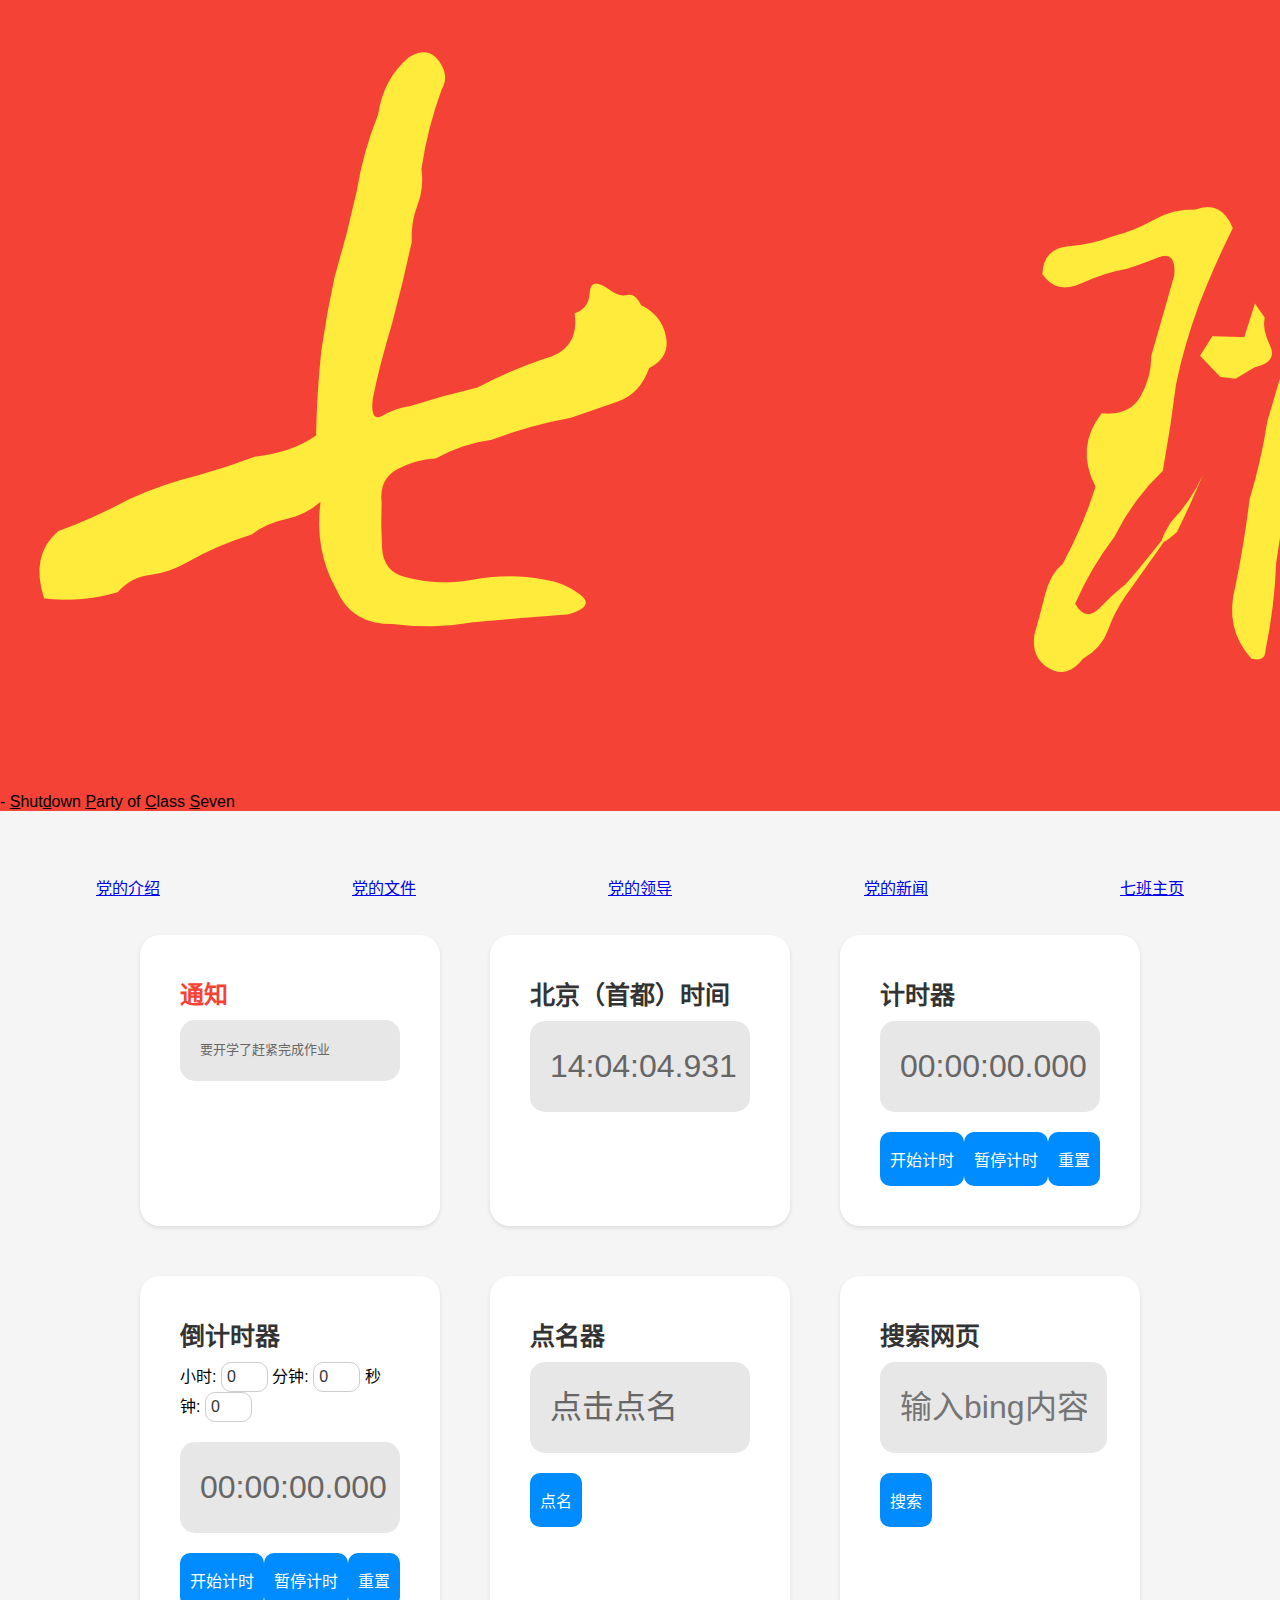
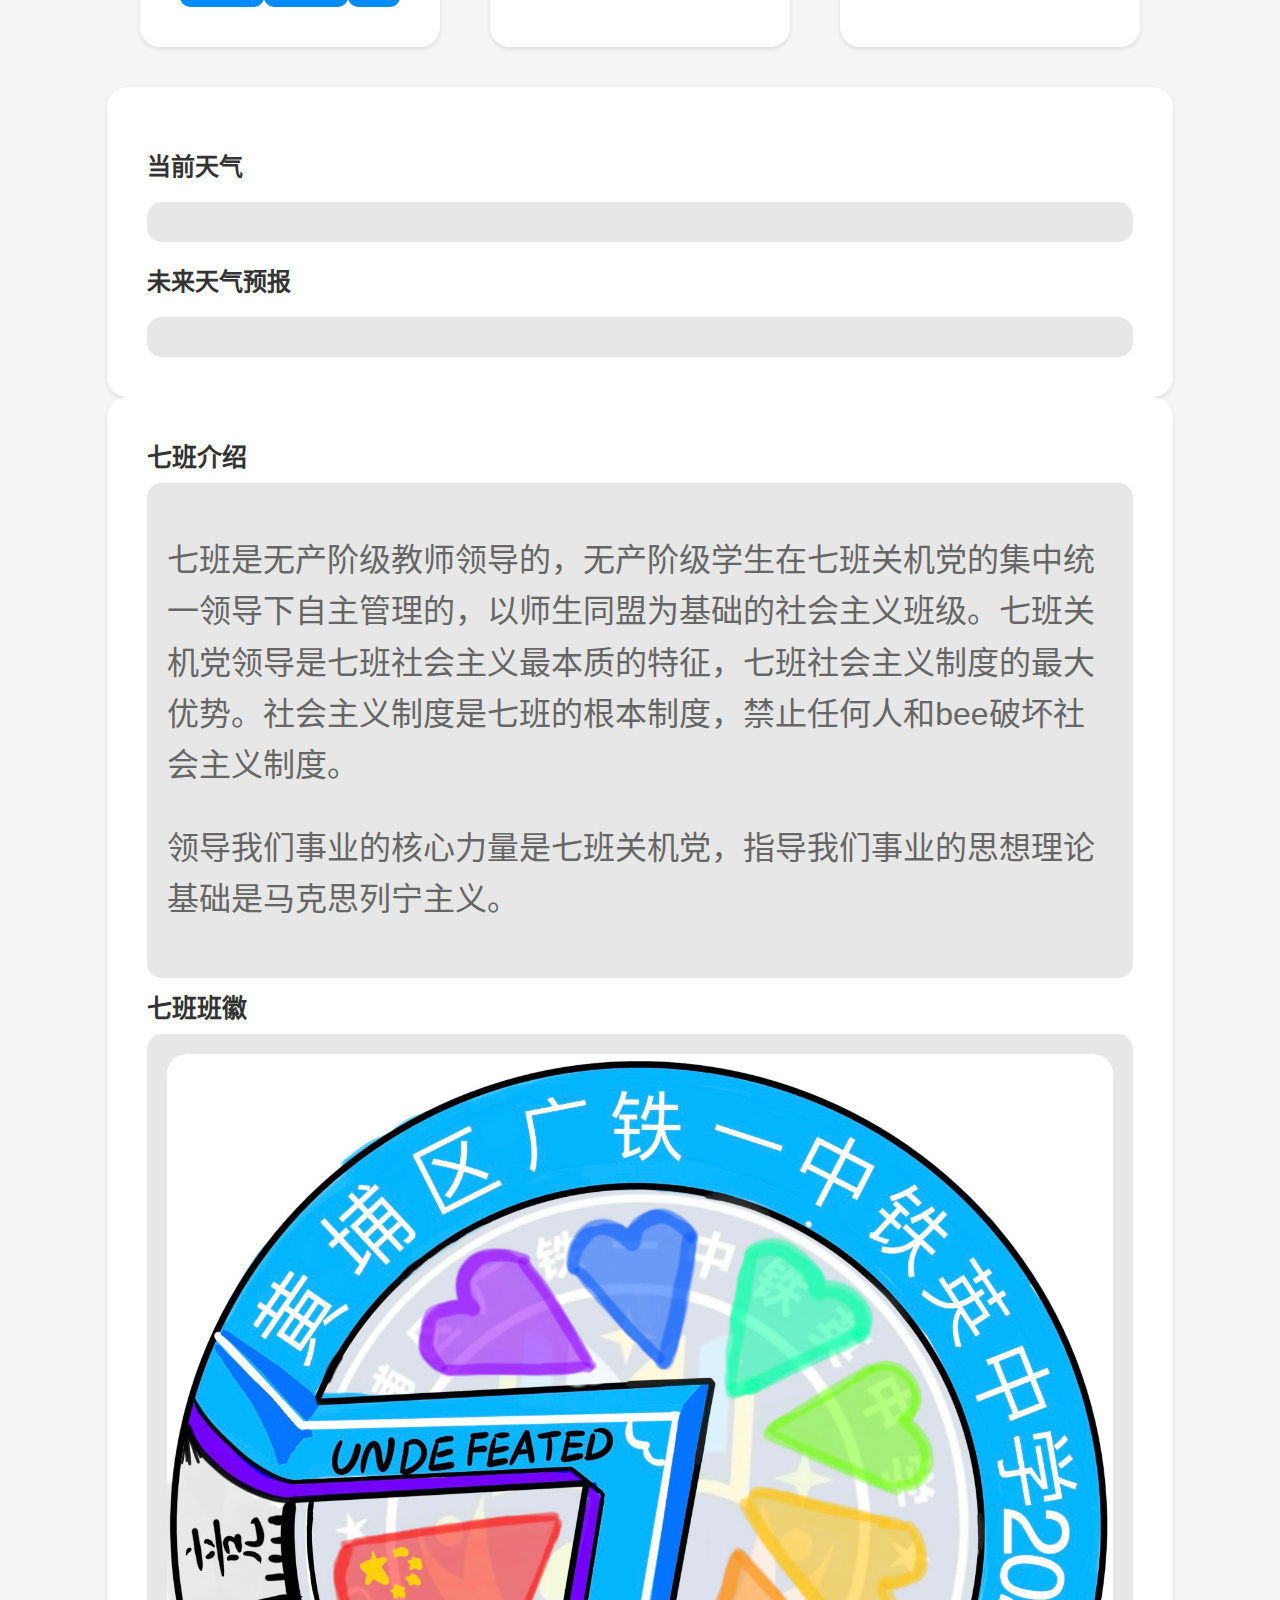
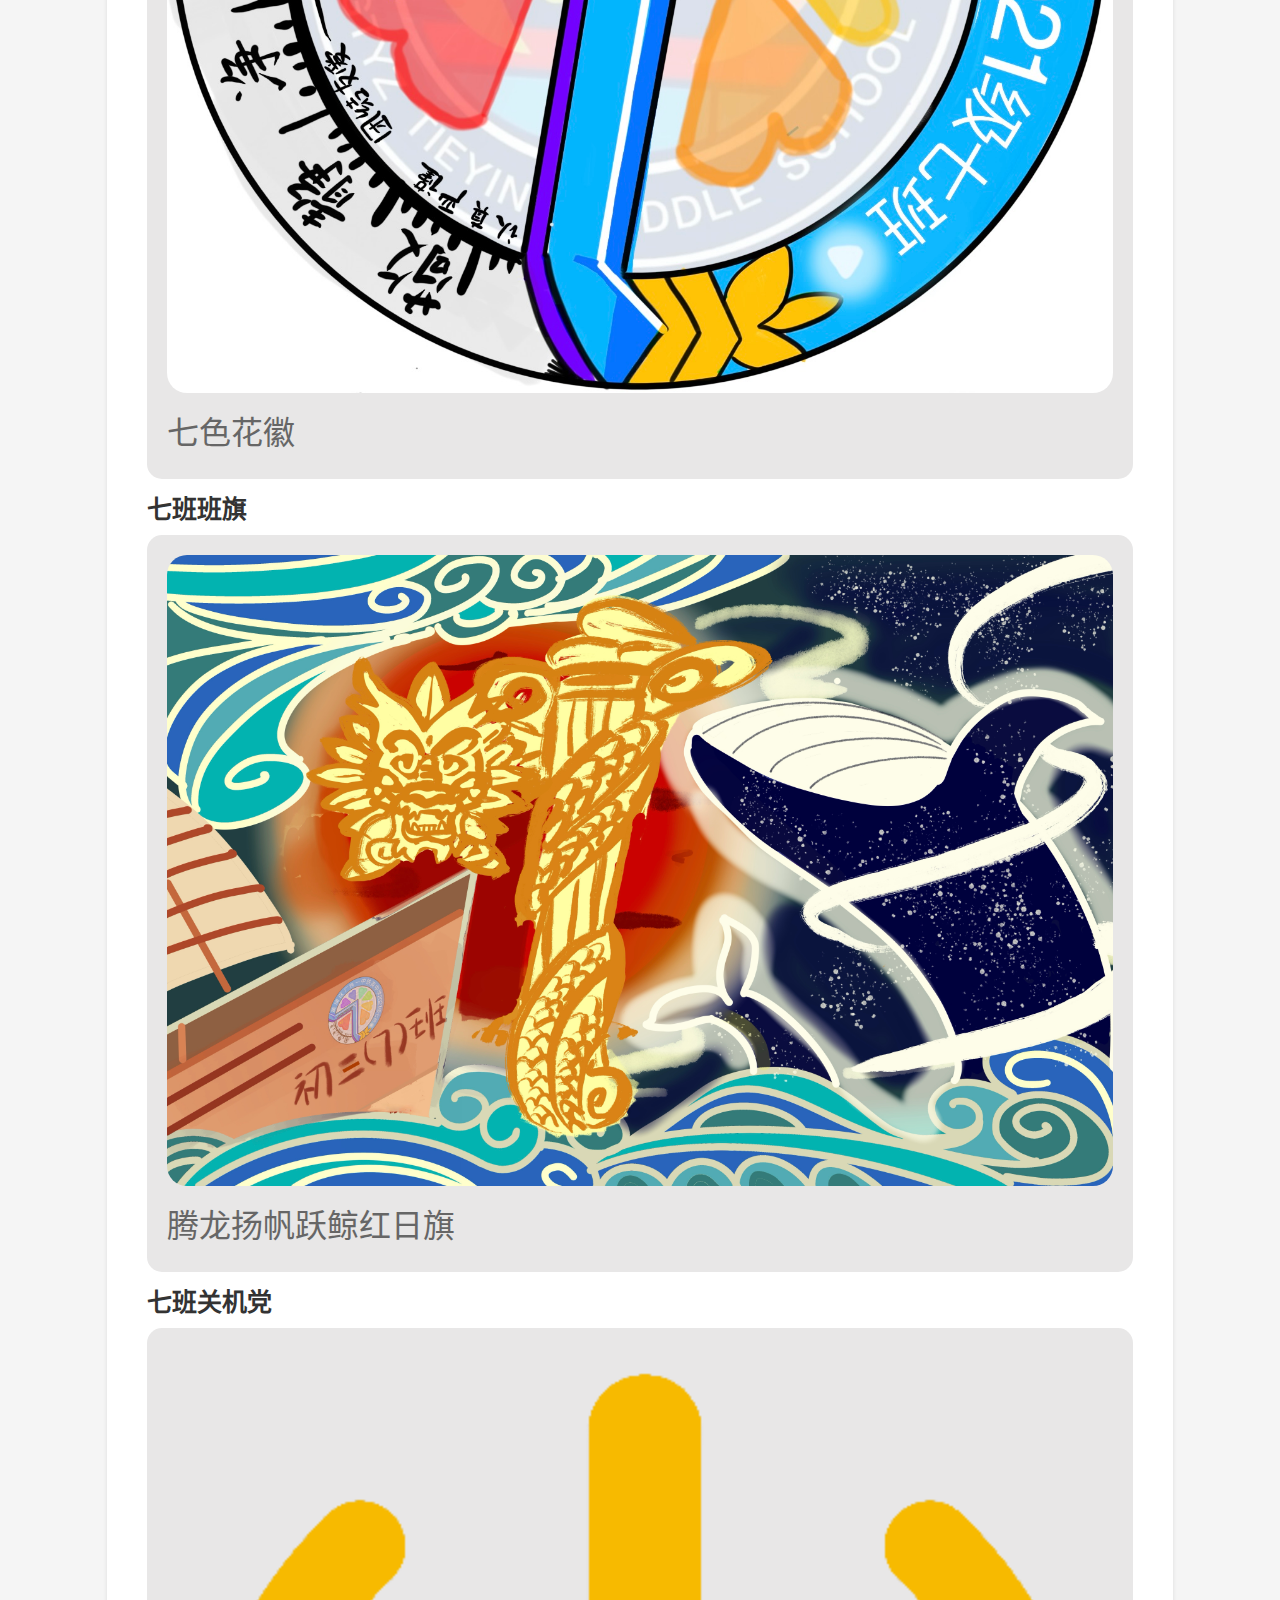
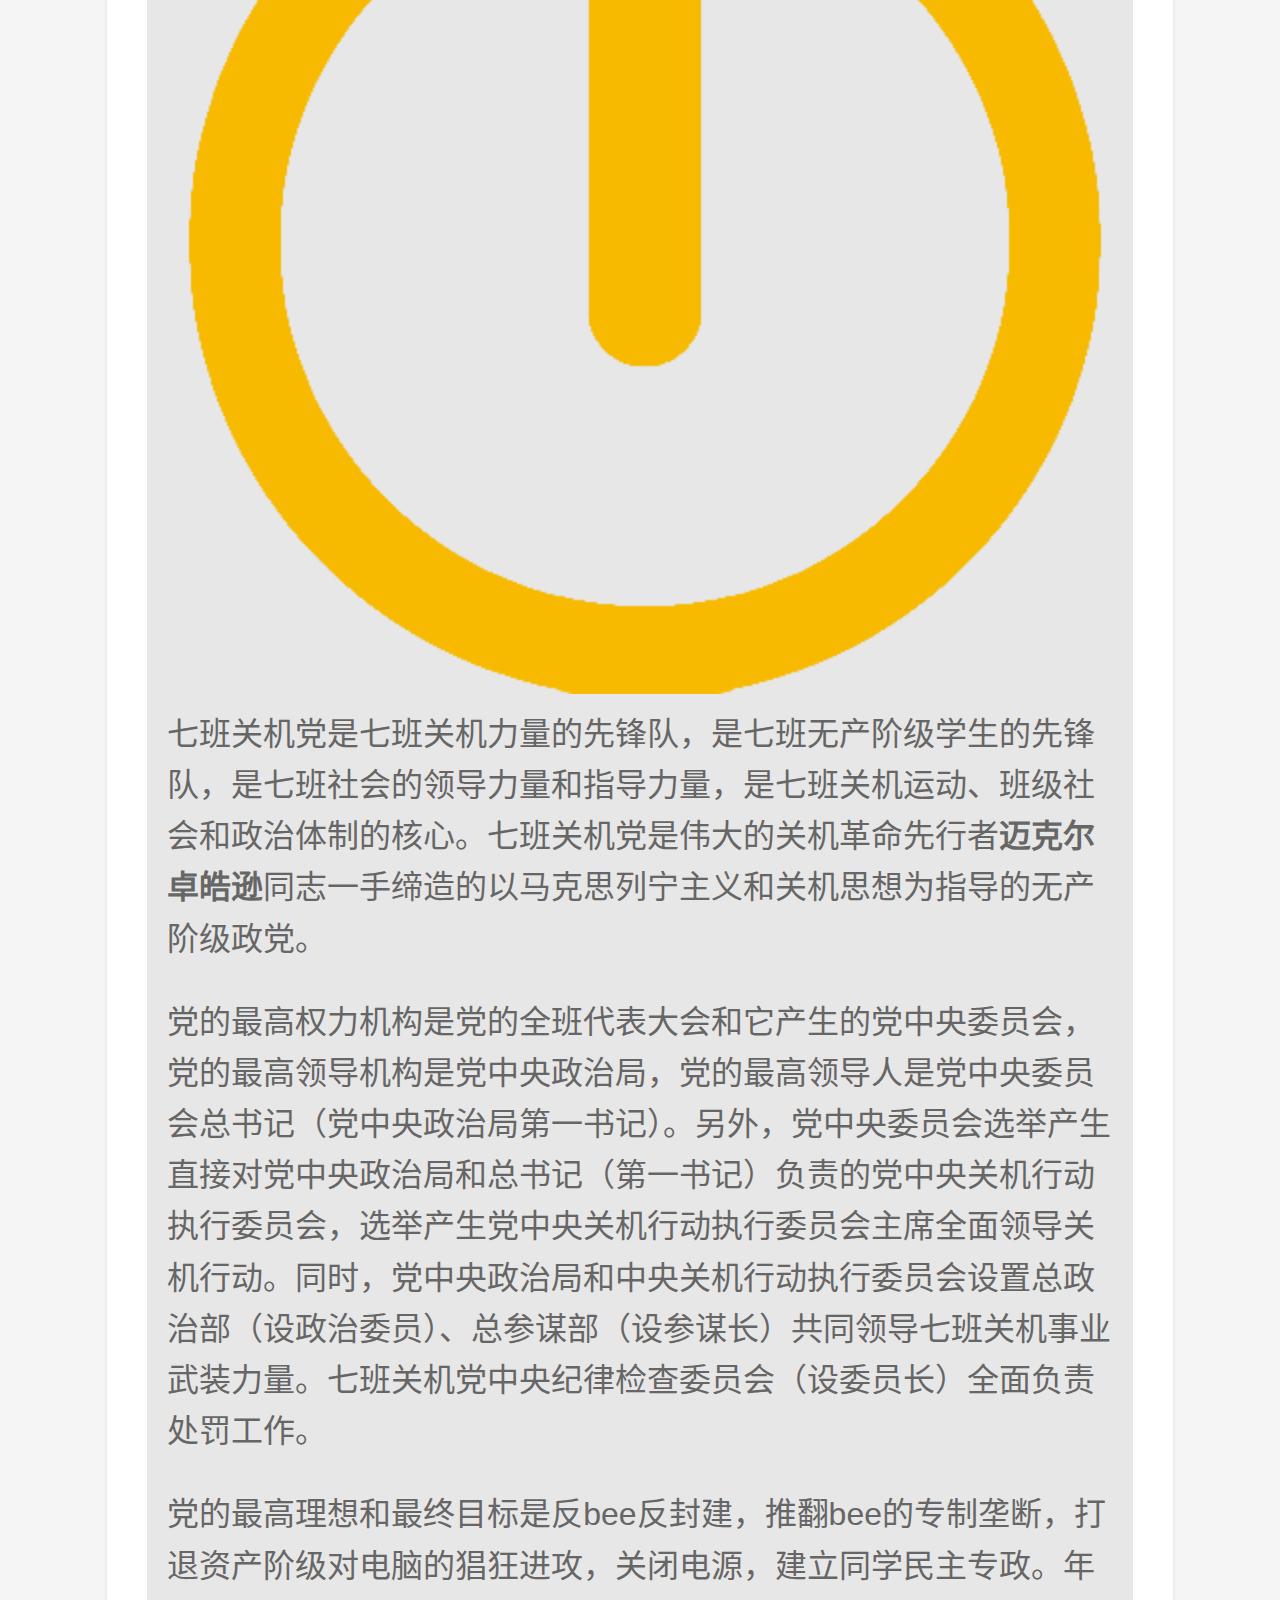
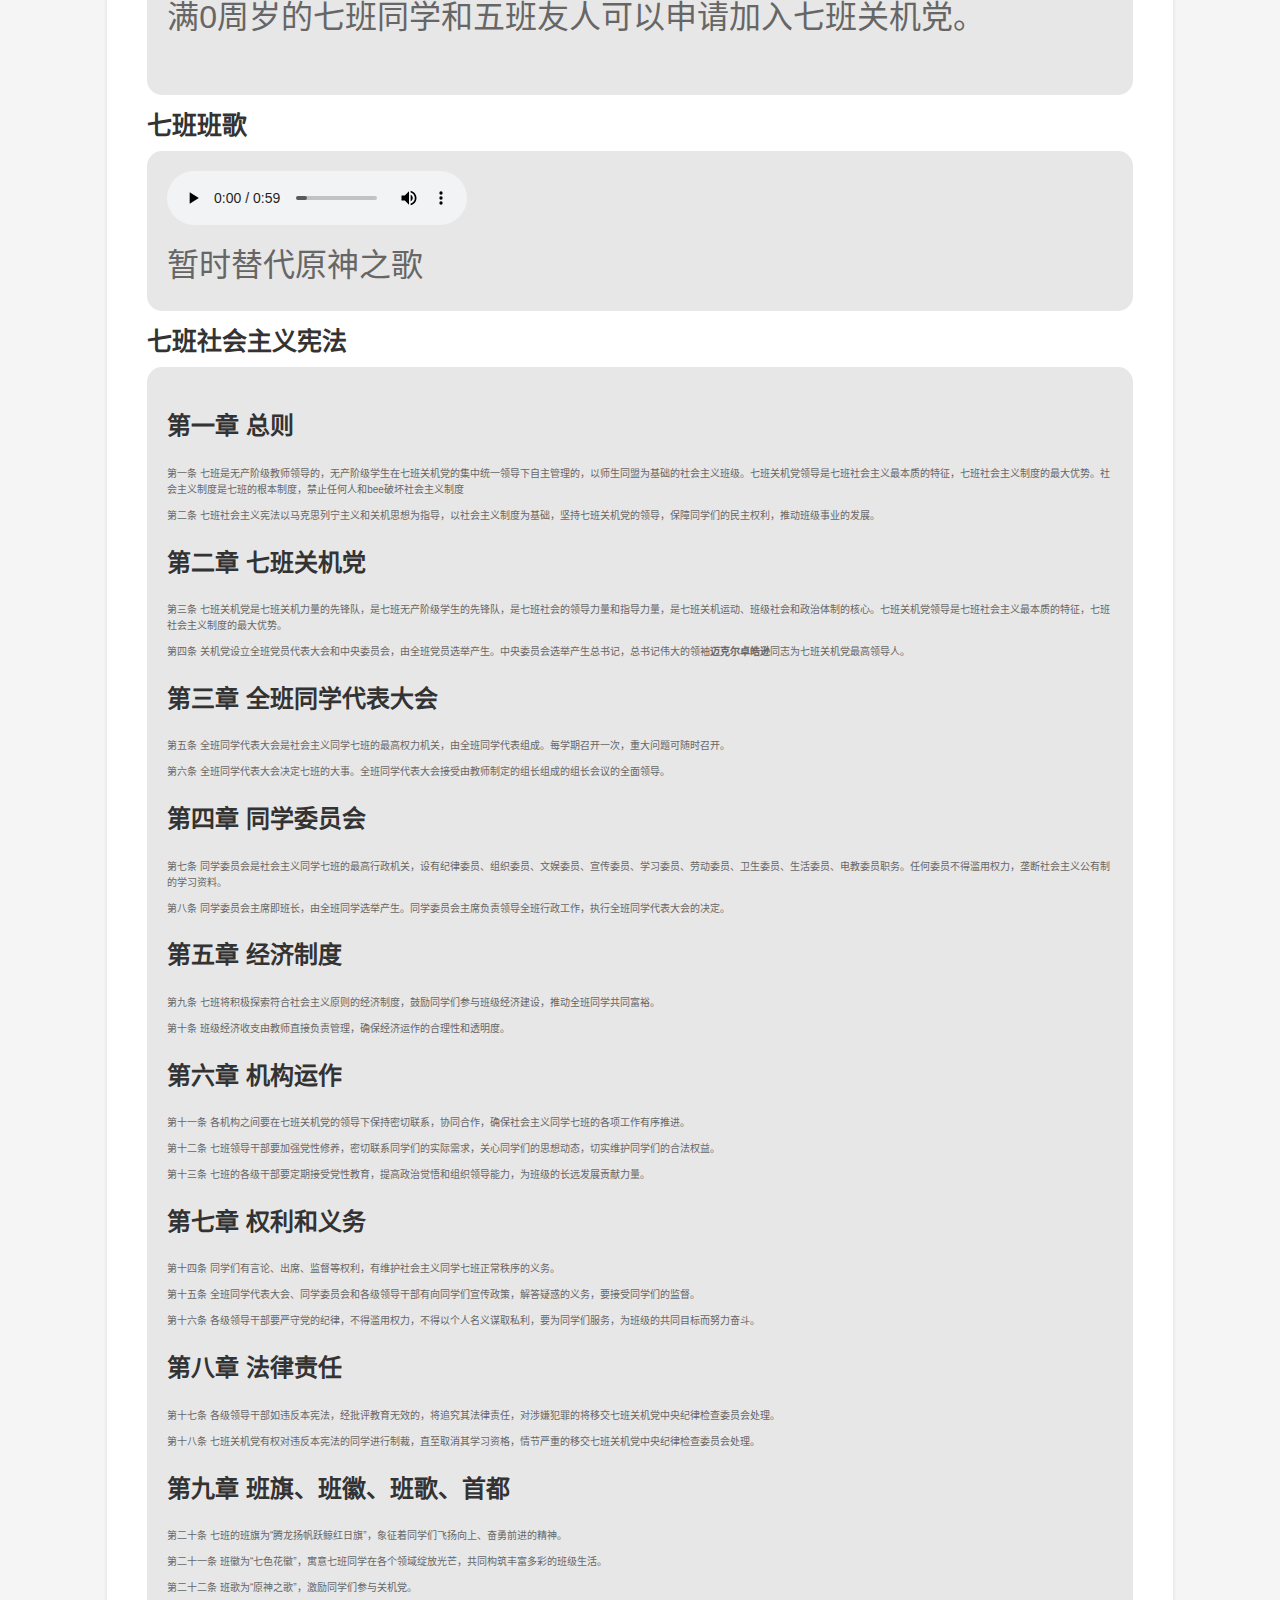
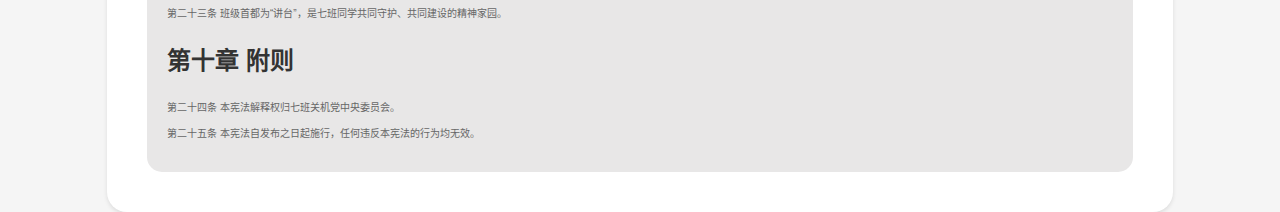
==== html.html @ bdab4809 "Update html.html" ====
<!DOCTYPE html>
<html lang="zh-CN">
<head>
    <meta charset="UTF-8">
    <meta name="viewport" content="width=device-width, initial-scale=1.0">
    <title>初三七班主页</title>
    <!-- MDUI CSS -->
    <link rel="stylesheet" href="style.css" />
    <link rel="stylesheet" href="//res.realtvop.eu.org/mdui/css/mdui.css" />
    <script
      type="text/javascript"
      src="//res.realtvop.eu.org/mdui/js/mdui.js"
    ></script>
    <style>
        
        body {
            background-color: #f5f5f5;
            font-family: Arial, sans-serif;
            margin: 0;
            padding: 0;
        }
        .container {
            display:grid;
            grid-template-columns: repeat(auto-fit, minmax(300px, 1fr));
            gap: 50px;
            padding: 40px;
            align-content: center;
        }
        .card {
            background-color: #ffffff;
            border-radius: 20px;
            box-shadow: 0 2px 4px rgba(0,0,0,0.1);
            padding: 40px;
        }
        .title {
            font-size: 25px;
            font-weight: bold;
            color: #333333;
            margin-bottom: 10px;
        }
        .content {
            background-color: #e8e7e7;
            border-radius: 15px;
            padding: 20px;
            font-size: 200%;
            color: #666666;
            line-height: 1.6;
        }
        .button-container {
            display: flex;
            justify-content: space-between;
            margin-top: 20px;
        }
        .button {
            background-color: #008cff;
            border: none;
            color: white;
            padding: 15px 10px;
            text-align: center;
            text-decoration: none;
            display: inline-block;
            font-size: 16px;
            cursor: pointer;
            border-radius: 10px;
            transition: background-color 0.9s ease;
        }
        .button:hover {
            background-color: #0f3696;
        }
        .weather {
            background-color: #ffffff;
            border-radius: 20px;
            width:77%;
            margin-left: auto;
            margin-right: auto;
            box-shadow: 0 2px 4px rgba(0,0,0,0.1);
            padding: 40px;
        }
        .weather h2 {
            font-size: 24px;
            font-weight: bold;
            color: #333333;
            margin-bottom: 20px;
        }
        .weather-content {
            background-color: #e8e7e7;
            border-radius: 15px;
            padding: 20px;
            font-size: 16px;
            color: #666666;
            line-height: 1.6;
            text-align: center;
        }

        .countdown-input {
            width: 35px; /* 设置输入框宽度 */
            padding: 5px; /* 设置输入框内边距 */
            border: 1px solid #ccc; /* 设置边框样式 */
            border-radius: 10px; /* 设置边框圆角 */
            font-size: 16px; /* 设置字体大小 */
            color: #333; /* 设置字体颜色 */
            background-color: #fff; /* 设置背景颜色 */
            outline: none; /* 去除聚焦时的外边框 */
        }

        /* 当输入框聚焦时的样式 */
        .countdown-input:focus {
            border-color: #007bff; /* 设置聚焦时的边框颜色 */
            box-shadow: 0 0 5px #007bff; /* 设置聚焦时的阴影效果 */
        }
    </style>
</head>
<body>
    <header class="appbar mdui-appbar mdui-appbar-fixed mdui-color-red">
        <div class="mdui-toolbar mdui-color-red" style="background-color: #F44336 !important;">
          <i class="mdui-icon material-icons sdpcsIcon mdui-text-color-yellow">&#xe8ac;</i>
          <img src="/sdpcs.png" style="height:60%;">
          <a class="mdui-typo-headline mdui-hidden-xs mdui-text-color-yellow"> - <ins>S</ins>hut<ins>d</ins>own <ins>P</ins>arty of <ins>C</ins>lass <ins>S</ins>even</a>
        </div>
      </header>
      
      <!-- 新增一个 div 来包裹导航项 -->
      <div class="mdui-color-red" style="padding-top: 64px;"> <!-- 64px 是标题栏的高度 -->
        <nav class="mdui-tab mdui-text-color-yellow" style="display: flex; justify-content: space-around;">
          <a href="introduction.html" class="mdui-ripple">党的介绍</a>
          <a href="index.html" class="mdui-ripple">党的文件</a>
          <a href="leadership.html" class="mdui-ripple">党的领导</a>
          <a href="news.html" class="mdui-ripple">党的新闻</a>
          <a href="html.html" class="mdui-ripple">七班主页</a>
        </nav>
        
      </div>

      <div class="container" style="padding-top: 36px; max-width: 1000px; margin-left: auto; margin-right: auto;">
    <div class="card" >
        <div style="font-size: x-large; color:#F44336; font-weight: bold;">通知</div>
        <div class="content" style="font-size: small; margin-top: 10px;">要开学了赶紧完成作业</div>
    </div>
    <!-- 时钟 -->
    <div class="card">
        <div class="title">北京（首都）时间</div>
        <div class="content" id="clock"></div>
        
    </div>

    <!-- 计时器 -->
    <div class="card">
        <div class="title">计时器</div>
        <div class="content" id="timer">00:00:00.000</div>
        <div class="button-container">
            <button class="button" id="startTimer">开始计时</button>
            <button class="button" id="stopTimer">暂停计时</button>
            <button class="button" id="resetTimer">重置</button>
        </div>
    </div>

        <!-- 倒计时器 -->
    <div class="card">
        <div class="title">倒计时器</div>
        <div>
            <label for="countdownHour">小时:</label>
            <input type="number" id="countdownHour" min="0" max="23" value="0" class="countdown-input">
            <label for="countdownMinute">  分钟:</label>
            <input type="number" id="countdownMinute" min="0" max="59" value="0" class="countdown-input">
            <label for="countdownSecond">  秒钟:</label>
            <input type="number" id="countdownSecond" min="0" max="59" value="0" class="countdown-input">
        </div>
        <div style="margin-bottom: 20px;"></div>
        <div class="content" id="countdownTimer">00:00:00.000</div>
        <div class="button-container">
            <button class="button" id="startCountdown">开始计时</button>
            <button class="button" id="pauseCountdown">暂停计时</button>
            <button class="button" id="resetCountdown">重置</button>
        </div>
    </div>
    <div class="card">
        <div class="title">点名器</div> 
        <div class="content" id="randomNameDisplay">点击点名</div>
        <div class="button-container">
            <button class="button" id="pickRandomName">点名</button>
        </div>
    </div>

    <div class="card">
        <div class="title">搜索网页</div>
        <form id="searchForm" >
            <input type="text" class="content" style="border: none; width: 85%;"id="searchInput" placeholder="输入bing内容">
            <div class="button-container">
            <button type="button" class="button" onclick="searchBing()">搜索</button>
            </div>
        </form>
    </div>




</div>
    <!-- 当前天气部分 -->
    <div class="weather">
        <div id="currentWeather">
            <h2>当前天气</h2>
            <div class="weather-content" id="currentWeatherData"></div>
        </div>
        <div id="forecastWeather">
        <h2>未来天气预报</h2>
        <div class="weather-content" id="forecastWeatherData" style="font-size: 17px;"></div>
        </div>
    </div>
    <div class="weather">
        <div class="title">七班介绍</div>
        <div class="content"><p>七班是无产阶级教师领导的，无产阶级学生在七班关机党的集中统一领导下自主管理的，以师生同盟为基础的社会主义班级。七班关机党领导是七班社会主义最本质的特征，七班社会主义制度的最大优势。社会主义制度是七班的根本制度，禁止任何人和bee破坏社会主义制度。</p>领导我们事业的核心力量是七班关机党，指导我们事业的思想理论基础是马克思列宁主义。<p></p></div>
        <div class="title" style="margin-top:10px;">七班班徽</div>
        <div class="content">
            <img src="/IMG_4390.jpeg"style="width: 100%; border-radius: 20px;">
            <div> 七色花徽</div>
        </div>
        <div class="title" style="margin-top:10px;">七班班旗</div>
        <div class="content">
            <img src="/IMG_6083.JPG"style="width: 100%; border-radius: 20px;">
            <div> 腾龙扬帆跃鲸红日旗</div>
        </div>
        <div class="title" style="margin-top:10px;">七班关机党</div>
        <div class="content">
            <img src="/shutdown.png"style="width: 100%; border-radius: 20px;">
            <div> 七班关机党是七班关机力量的先锋队，是七班无产阶级学生的先锋队，是七班社会的领导力量和指导力量，是七班关机运动、班级社会和政治体制的核心。七班关机党是伟大的关机革命先行者<strong>迈克尔卓皓逊</strong>同志一手缔造的以马克思列宁主义和关机思想为指导的无产阶级政党。</p>
                <p>党的最高权力机构是党的全班代表大会和它产生的党中央委员会，党的最高领导机构是党中央政治局，党的最高领导人是党中央委员会总书记（党中央政治局第一书记）。另外，党中央委员会选举产生直接对党中央政治局和总书记（第一书记）负责的党中央关机行动执行委员会，选举产生党中央关机行动执行委员会主席全面领导关机行动。同时，党中央政治局和中央关机行动执行委员会设置总政治部（设政治委员）、总参谋部（设参谋长）共同领导七班关机事业武装力量。七班关机党中央纪律检查委员会（设委员长）全面负责处罚工作。</p>
                <p>党的最高理想和最终目标是反bee反封建，推翻bee的专制垄断，打退资产阶级对电脑的猖狂进攻，关闭电源，建立同学民主专政。年满0周岁的七班同学和五班友人可以申请加入七班关机党。</p>
            </div>
        </div>
        <div class="title" style="margin-top:10px;">七班班歌</div>
        <div class="content">
            <audio src="bee.mp3" controls></audio>
            <div> 暂时替代原神之歌</div>
        </div>
        <div class="title" style="margin-top:10px;">七班社会主义宪法</div>
        <div class="content" style="font-size: 10px;">
            <h2 id="zhang1">第一章 总则</h2>
            <p>第一条 七班是无产阶级教师领导的，无产阶级学生在七班关机党的集中统一领导下自主管理的，以师生同盟为基础的社会主义班级。七班关机党领导是七班社会主义最本质的特征，七班社会主义制度的最大优势。社会主义制度是七班的根本制度，禁止任何人和bee破坏社会主义制度</p>
            <p>第二条 七班社会主义宪法以马克思列宁主义和关机思想为指导，以社会主义制度为基础，坚持七班关机党的领导，保障同学们的民主权利，推动班级事业的发展。</p>
          
            <h2 id="zhang2">第二章 七班关机党</h2>
            <p>第三条 七班关机党是七班关机力量的先锋队，是七班无产阶级学生的先锋队，是七班社会的领导力量和指导力量，是七班关机运动、班级社会和政治体制的核心。七班关机党领导是七班社会主义最本质的特征，七班社会主义制度的最大优势。</p>
            <p>第四条 关机党设立全班党员代表大会和中央委员会，由全班党员选举产生。中央委员会选举产生总书记，总书记伟大的领袖<strong>迈克尔卓皓逊</strong>同志为七班关机党最高领导人。</p>
          
            <h2 id="zhang3">第三章 全班同学代表大会</h2>
            <p>第五条 全班同学代表大会是社会主义同学七班的最高权力机关，由全班同学代表组成。每学期召开一次，重大问题可随时召开。</p>
            <p>第六条 全班同学代表大会决定七班的大事。全班同学代表大会接受由教师制定的组长组成的组长会议的全面领导。</p>
          
            <h2 id="zhang4">第四章 同学委员会</h2>
            <p>第七条 同学委员会是社会主义同学七班的最高行政机关，设有纪律委员、组织委员、文娱委员、宣传委员、学习委员、劳动委员、卫生委员、生活委员、电教委员职务。任何委员不得滥用权力，垄断社会主义公有制的学习资料。</p>
            <p>第八条 同学委员会主席即班长，由全班同学选举产生。同学委员会主席负责领导全班行政工作，执行全班同学代表大会的决定。</p>
          
            <h2 id="zhang5">第五章 经济制度</h2>
            <p>第九条 七班将积极探索符合社会主义原则的经济制度，鼓励同学们参与班级经济建设，推动全班同学共同富裕。</p>
            <p>第十条 班级经济收支由教师直接负责管理，确保经济运作的合理性和透明度。</p>
          
            <h2 id="zhang6">第六章 机构运作</h2>
            <p>第十一条 各机构之间要在七班关机党的领导下保持密切联系，协同合作，确保社会主义同学七班的各项工作有序推进。</p>
            <p>第十二条 七班领导干部要加强党性修养，密切联系同学们的实际需求，关心同学们的思想动态，切实维护同学们的合法权益。</p>
            <p>第十三条 七班的各级干部要定期接受党性教育，提高政治觉悟和组织领导能力，为班级的长远发展贡献力量。</p>
          
            <h2 id="zhang7">第七章 权利和义务</h2>
            <p>第十四条 同学们有言论、出席、监督等权利，有维护社会主义同学七班正常秩序的义务。</p>
            <p>第十五条 全班同学代表大会、同学委员会和各级领导干部有向同学们宣传政策，解答疑惑的义务，要接受同学们的监督。</p>
            <p>第十六条 各级领导干部要严守党的纪律，不得滥用权力，不得以个人名义谋取私利，要为同学们服务，为班级的共同目标而努力奋斗。</p>
          
            <h2 id="zhang8">第八章 法律责任</h2>
            <p>第十七条 各级领导干部如违反本宪法，经批评教育无效的，将追究其法律责任，对涉嫌犯罪的将移交七班关机党中央纪律检查委员会处理。</p>
            <p>第十八条 七班关机党有权对违反本宪法的同学进行制裁，直至取消其学习资格，情节严重的移交七班关机党中央纪律检查委员会处理。</p>
          
            <h2 id="zhang9">第九章 班旗、班徽、班歌、首都</h2>
            <p>第二十条 七班的班旗为“腾龙扬帆跃鲸红日旗”，象征着同学们飞扬向上、奋勇前进的精神。</p>
            <p>第二十一条 班徽为“七色花徽”，寓意七班同学在各个领域绽放光芒，共同构筑丰富多彩的班级生活。</p>
            <p>第二十二条 班歌为“原神之歌”，激励同学们参与关机党。</p>
            <p>第二十三条 班级首都为“讲台”，是七班同学共同守护、共同建设的精神家园。</p>
          
            <h2 id="zhang10">第十章 附则</h2>
            <p>第二十四条 本宪法解释权归七班关机党中央委员会。</p>
            <p>第二十五条 本宪法自发布之日起施行，任何违反本宪法的行为均无效。</p>
        </div>
    </div>
    
<!-- JavaScript -->
<script>
    
    // 实时北京时间时钟
    function updateClock() {
        var now = new Date();
        var hours = now.getHours();
        var minutes = now.getMinutes();
        var seconds = now.getSeconds();
        var milliseconds = now.getMilliseconds();

        var timeString = (hours < 10 ? "0" : "") + hours + ":"
            + (minutes < 10 ? "0" : "") + minutes + ":"
            + (seconds < 10 ? "0" : "") + seconds + "."
            + (milliseconds < 100 ? (milliseconds < 10 ? "00" : "0") : "") + milliseconds;

        document.getElementById('clock').innerHTML = timeString;
    }

    setInterval(updateClock, 1); // 更新时钟每毫秒一次

    // 计时器
    var timer;
    var timerRunning = false;
    var timerStart;
    var timerElapsed = 0;

    function startTimer() {
        if (!timerRunning) {
            timerStart = Date.now() - timerElapsed;
            timer = setInterval(function () {
                var elapsedTime = Date.now() - timerStart;
                var hours = Math.floor(elapsedTime / 3600000);
                var minutes = Math.floor((elapsedTime % 3600000) / 60000);
                var seconds = Math.floor((elapsedTime % 60000) / 1000);
                var milliseconds = elapsedTime % 1000;
                document.getElementById('timer').innerHTML = (hours < 10 ? "0" : "") + hours + ":" + (minutes < 10 ? "0" : "") + minutes + ":" + (seconds < 10 ? "0" : "") + seconds + "." + milliseconds;
                timerElapsed = elapsedTime;
            }, 1); // 每1毫秒更新一次
            timerRunning = true;
        }
    }

    function stopTimer() {
        clearInterval(timer);
        timerRunning = false;
    }

    function resetTimer() {
        clearInterval(timer);
        timerElapsed = 0;
        document.getElementById('timer').innerHTML = "00:00:00.000";
        timerRunning = false;
    }

    document.getElementById('startTimer').addEventListener('click', startTimer);
    document.getElementById('stopTimer').addEventListener('click', stopTimer);
    document.getElementById('resetTimer').addEventListener('click', resetTimer);

    document.addEventListener('DOMContentLoaded', function () {
            const hourInput = document.getElementById('countdownHour');
            const minuteInput = document.getElementById('countdownMinute');
            const secondInput = document.getElementById('countdownSecond');
            const countdownTimer = document.getElementById('countdownTimer');
            const startButton = document.getElementById('startCountdown');
            const pauseButton = document.getElementById('pauseCountdown');
            const resetButton = document.getElementById('resetCountdown');

            let interval;
            let totalMilliseconds = 0;
            let remainingTime = 0;
            let paused = false;

            function updateTimer() {
                let hours = Math.floor(remainingTime / (1000 * 60 * 60));
                let minutes = Math.floor((remainingTime % (1000 * 60 * 60)) / (1000 * 60));
                let seconds = Math.floor((remainingTime % (1000 * 60)) / 1000);
                let milliseconds = remainingTime % 1000;

                hours = String(hours).padStart(2, '0');
                minutes = String(minutes).padStart(2, '0');
                seconds = String(seconds).padStart(2, '0');
                milliseconds = String(milliseconds).padStart(3, '0');

                countdownTimer.textContent = `${hours}:${minutes}:${seconds}.${milliseconds}`;
            }

            function startTimer() {
                interval = setInterval(function () {
                    if (remainingTime > 0) {
                        remainingTime -= 10;
                        updateTimer();
                    } else {
                        clearInterval(interval);
                        updateTimer();
                        alert('倒计时结束！');
                    }
                }, 10);
            }

            function pauseTimer() {
                clearInterval(interval);
                paused = true;
                remainingTime = totalMilliseconds - (totalMilliseconds - remainingTime);
            }

            function resetTimer() {
                clearInterval(interval);
                totalMilliseconds = 0;
                remainingTime = 0;
                updateTimer();
                paused = false;
            }

            startButton.addEventListener('click', function () {
                if (!paused) {
                    totalMilliseconds =
                        (parseInt(hourInput.value) * 60 * 60 * 1000) +
                        (parseInt(minuteInput.value) * 60 * 1000) +
                        (parseInt(secondInput.value) * 1000);
                    remainingTime = totalMilliseconds;
                }
                paused = false;
                startTimer();
            });

            pauseButton.addEventListener('click', pauseTimer);

            resetButton.addEventListener('click', resetTimer);
        });


    // 获取当前天气信息
function getCurrentWeather() {
    fetch('https://api.openweathermap.org/data/2.5/weather?q=Guangzhou&appid=3312dd3be53b1b5b940d6b8665ed3036')
        .then(response => response.json())
        .then(data => {
            // 解析返回的数据
            var currentWeather = `
                温度：${(data.main.temp - 273.15).toFixed(1)}°C<br>
                湿度：${data.main.humidity}%<br>
                风速：${data.wind.speed} 米/秒，${data.wind.deg}°<br>
                气压：${data.main.pressure} hPa<br>
                天气：${data.weather[0].description}<br>
                日出时间：${new Date(data.sys.sunrise * 1000).toLocaleTimeString()}<br>
                日落时间：${new Date(data.sys.sunset * 1000).toLocaleTimeString()}
            `;
            // 在页面上显示当前天气信息
            document.getElementById('currentWeatherData').innerHTML = currentWeather;
        })
        .catch(error => {
            console.error('获取当前天气信息时出错:', error);
        });
}

// 获取未来天气预报信息
function getForecastWeather() {
    fetch('https://api.openweathermap.org/data/2.5/forecast?q=Guangzhou&appid=3312dd3be53b1b5b940d6b8665ed3036')
        .then(response => response.json())
        .then(data => {
            // 解析返回的数据
            var forecastWeather = '<h3>未来天气预报</h3>';
            for (var i = 0; i < data.list.length; i++) {
                var forecast = data.list[i];
                var forecastDate = new Date(forecast.dt * 1000);
                var forecastDateString = forecastDate.toLocaleDateString();
                var forecastTimeString = forecastDate.toLocaleTimeString();
                forecastWeather += `
                    <div>${forecastDateString} ${forecastTimeString}</div>
                    <div>温度：${(forecast.main.temp - 273.15).toFixed(1)}°C</div>
                    <div>湿度：${forecast.main.humidity}%</div>
                    <div>天气：${forecast.weather[0].description}</div>
                    <div>降水概率：${(forecast.pop * 100).toFixed(0)}%</div>
                    <br>
                `;
            }
            // 在页面上显示未来天气预报信息
            document.getElementById('forecastWeatherData').innerHTML = forecastWeather;
        })
        .catch(error => {
            console.error('获取未来天气预报信息时出错:', error);
        });
}

// 页面加载时获取当前天气信息和未来天气预报信息
window.onload = function() {
    getCurrentWeather();
    getForecastWeather();
};

    // 学生信息
    var students = {
            "1": "曾梓涵",
            "2": "陈嘉昊",
            "3": "陈锦泽",
            "4": "陈昕昊",
            "5": "陈旭睿",
            "6": "方子荣",
            "7": "何羿",
            "8": "吉思宇",
            "9": "纪明希",
            "10": "李君昊",
            "11": "沈安南",
            "12": "吴展鹏",
            "13": "向吉可",
            "14": "许智轩",
            "15": "易宇宸",
            "16": "郑铭峰",
            "17": "钟浩宇",
            "18": "钟盛昌",
            "19": "周彦君",
            "20": "卓皓轩",
            "21": "曹茜",
            "22": "曾婧恩",
            "23": "陈彦君",
            "24": "陈英悦",
            "25": "陈芷瑶",
            "26": "龚子涵",
            "27": "洪懿",
            "28": "胡书勤",
            "29": "黄若菡",
            "30": "雷诗涵",
            "31": "李琛慧",
            "32": "梁靖悦",
            "33": "秦华穗",
            "34": "唐瑄",
            "35": "陶婧萱",
            "36": "王爱岚",
            "37": "王静怡",
            "38": "王雨昕",
            "39": "吴诗瑜",
            "40": "徐采玥",
            "41": "许原菲",
            "42": "易可欣",
            "43": "张蕊",
            "44": "赵书佳",
            "45": "钟雨霖"
        };

    // 点名事件处理函数
    document.getElementById('pickRandomName').addEventListener('click', function() {
        // 随机选择一个学生
        var studentIds = Object.keys(students);
        var randomIndex = Math.floor(Math.random() * studentIds.length);
        var randomStudentId = studentIds[randomIndex];
        var randomStudentName = students[randomStudentId];

        // 显示随机选中的学生姓名和学号
        var displayElement = document.getElementById('randomNameDisplay');
        displayElement.innerHTML = "<strong>学号:</strong> " + randomStudentId + ", <strong>姓名:</strong> " + randomStudentName;
    });
    function searchBing() {
            // 获取搜索框中的文本内容
            var searchText = document.getElementById('searchInput').value;

            // 检查搜索内容是否为空
            if (searchText.trim() !== "") {
                // 构建必应搜索的URL
                var bingSearchURL = "https://www.bing.com/search?q=" + encodeURIComponent(searchText);

                // 跳转到搜索结果页面
                window.location.href = bingSearchURL;
            } else {
                alert("请输入搜索内容");
            }
        }
</script>

</body>
</html>
---- style.css ----
.sdpcsIcon {
    transform: scale(1.5);
}

.bee-img {
    width: 40vw;
    cursor: not-allowed;
}

.sdpcs-title {
    width: 100%;
    font-size: 100px;
    line-height: 50px;
    padding-top: 40px;
}
.sdpcs-title>.en {
    font-size: 25px;
}
/* 设置侧边栏的样式 */
.mdui-drawer {
    width: 400px; /* 设置侧边栏宽度为 300 像素，你可以根据需要调整宽度 */
    border-radius: 10px; /* 设置圆角 */
    box-shadow: 0 0 10px rgba(0, 0, 0, 0.1); /* 添加阴影效果 */
    overflow: hidden; /* 确保内容不会超出圆角区域 */
}

/* 设置侧边栏链接的样式 */
.mdui-drawer .mdui-list-item {
    padding: 12px 16px;
    font-size: 16px;
}



.sth {
    /* background-color: #fff; */
    padding: 20px;
    border-radius: 10px;
    box-shadow: 0 0 10px rgba(0, 0, 0, 0.1);
  }
  
  /* .sth h1, .sth h2, .sth h3 { */
    /* color: #333; */
  /* } */
  
  .sth h1 {
    text-align: center;
  }
  
  .sth h2, .sth h3 {
    margin-top: 20px;
    border-bottom: 2px solid #ddd;
    padding-bottom: 5px;
  }
  
  .sth p {
    line-height: 1.6;
    /* color: #555; */
  }
  
  .sth h2 {
    margin-top: 30px;
  }
  @media (max-width: 1200px) {
    .mdui-toolbar mdui-typo-headline {
        display: none;
    }
  }
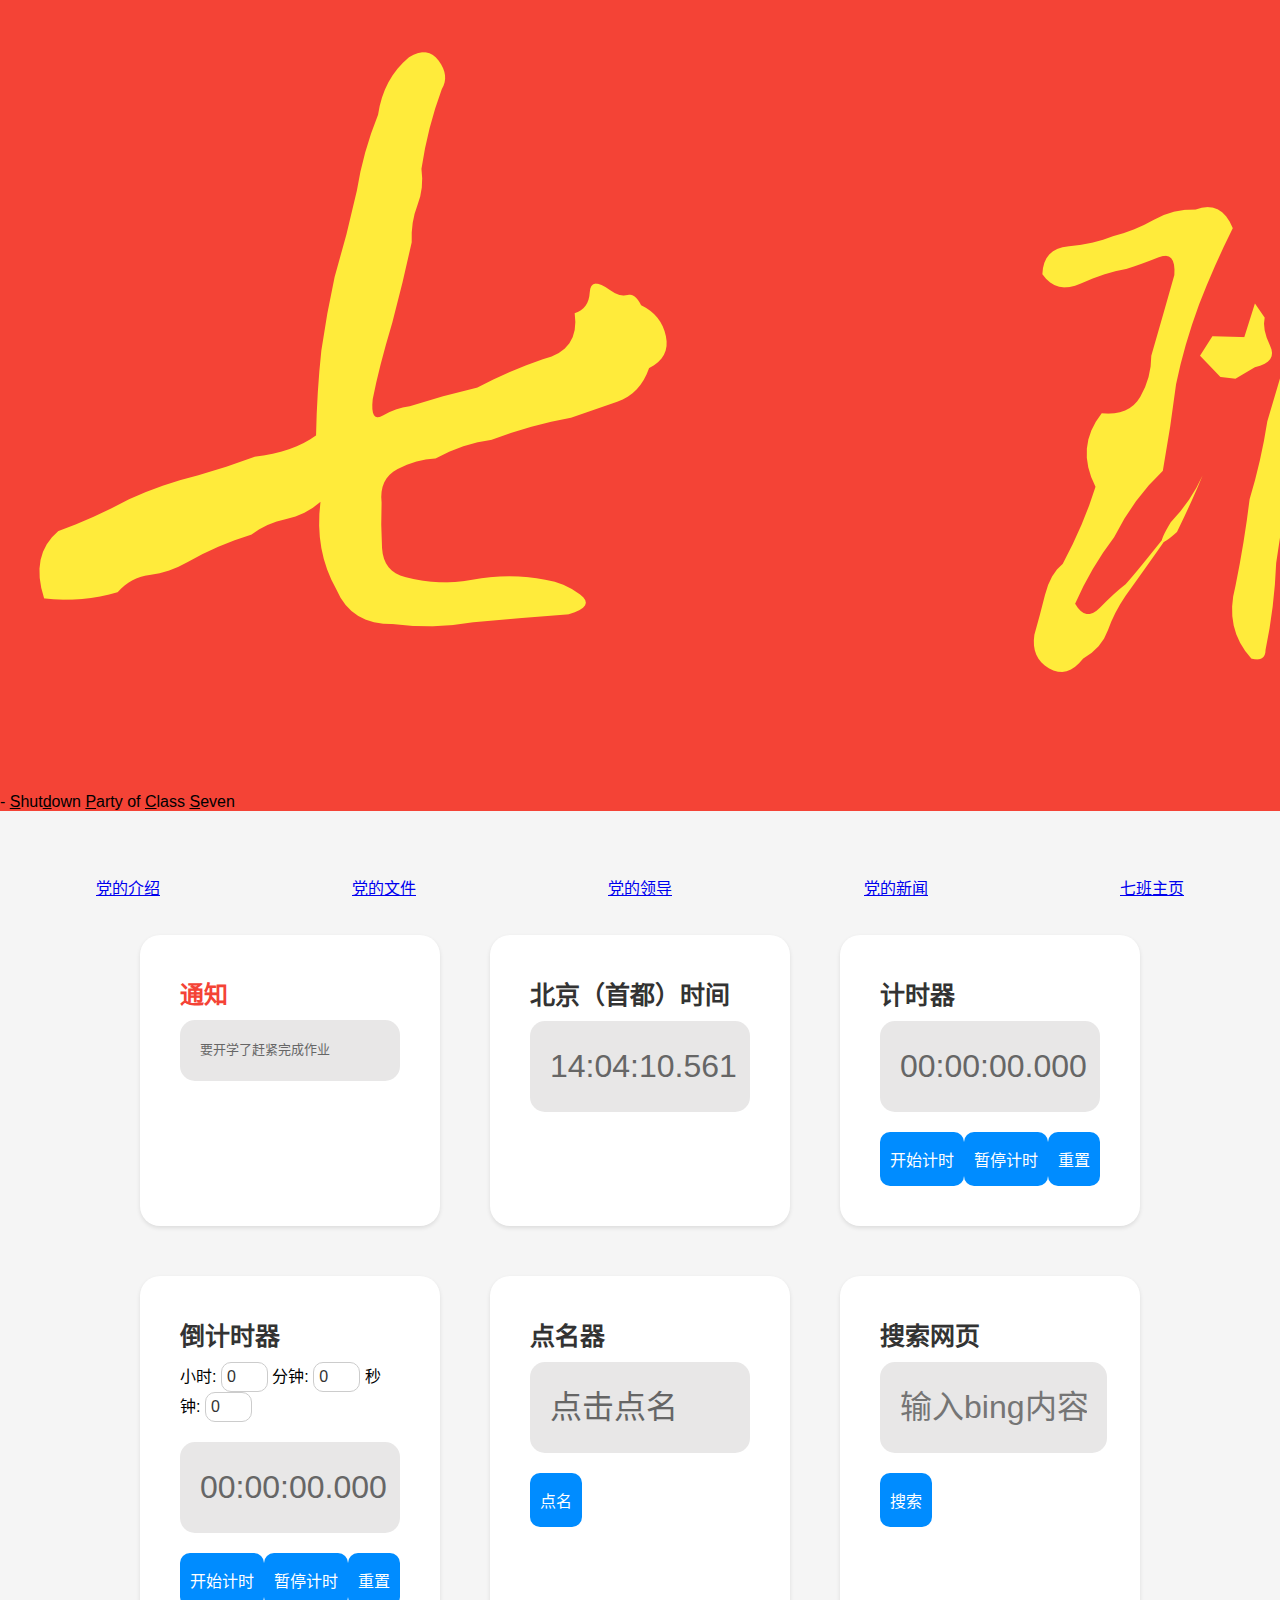
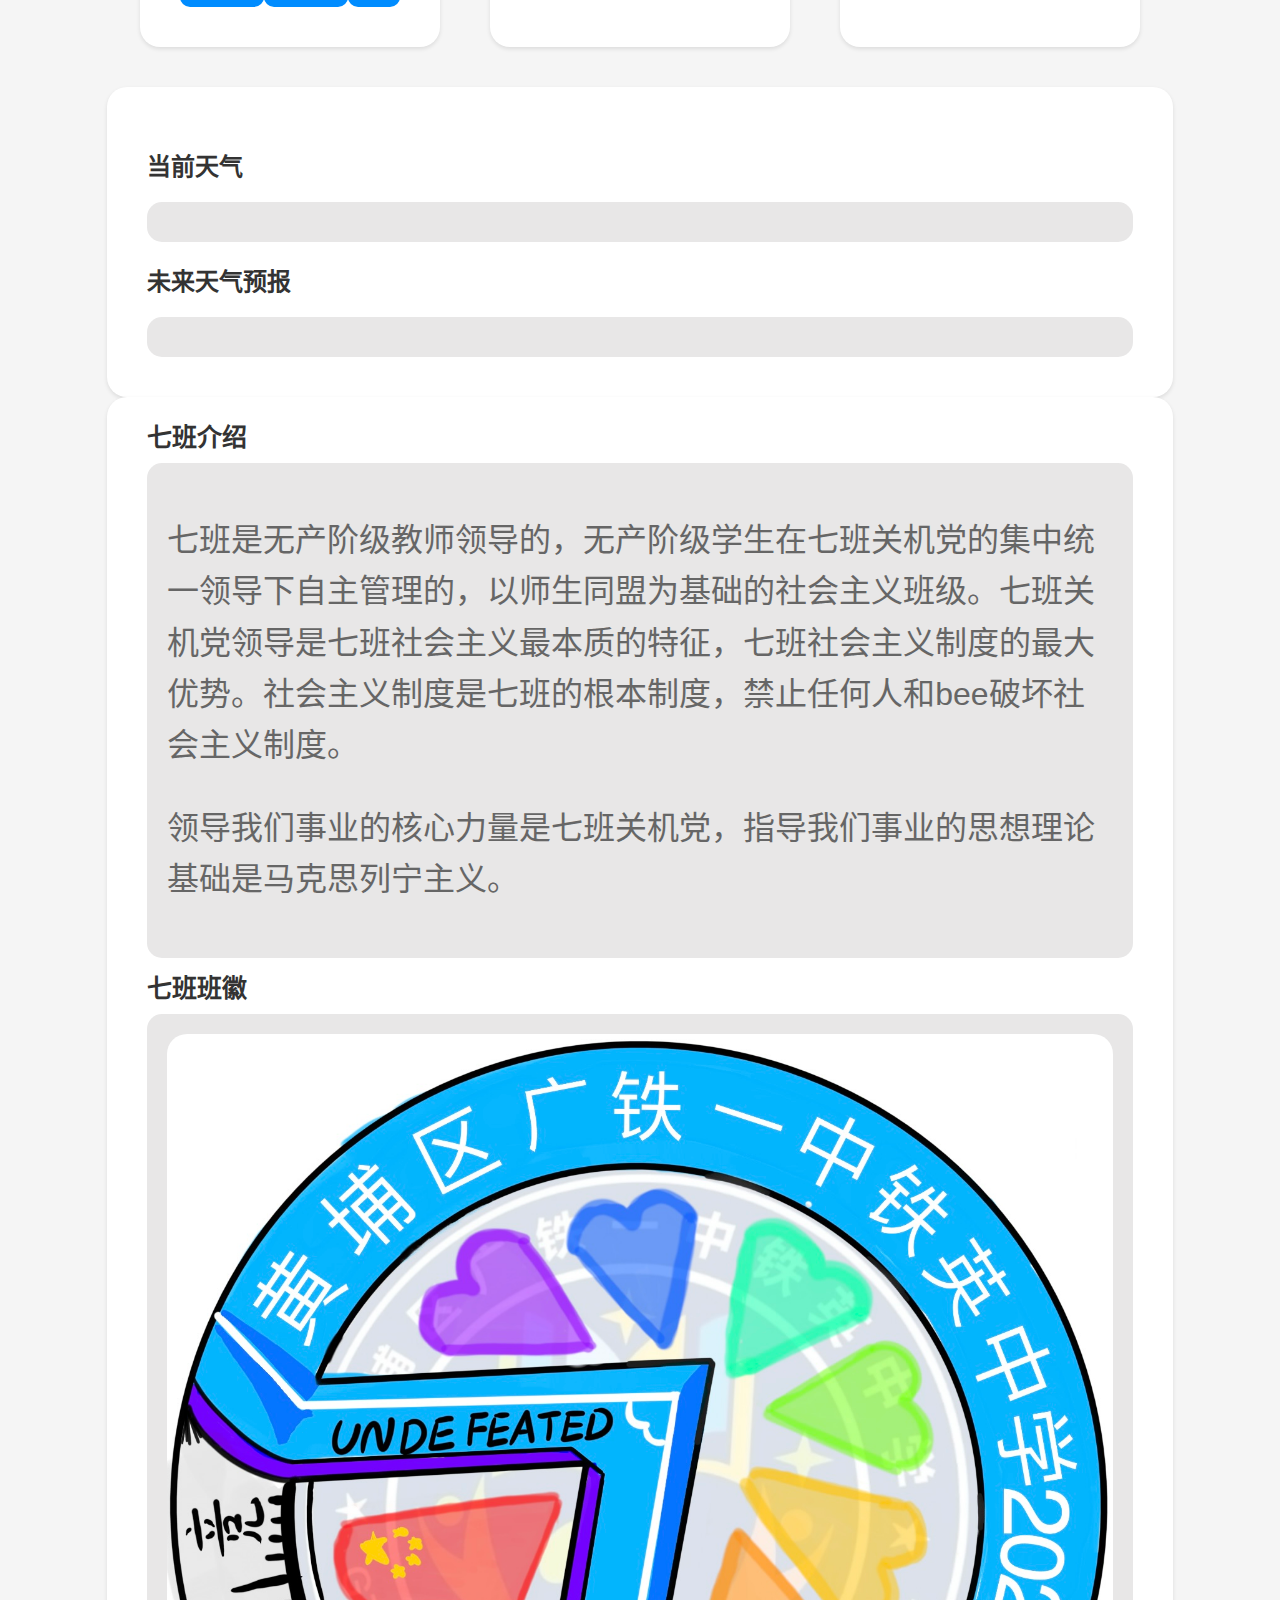
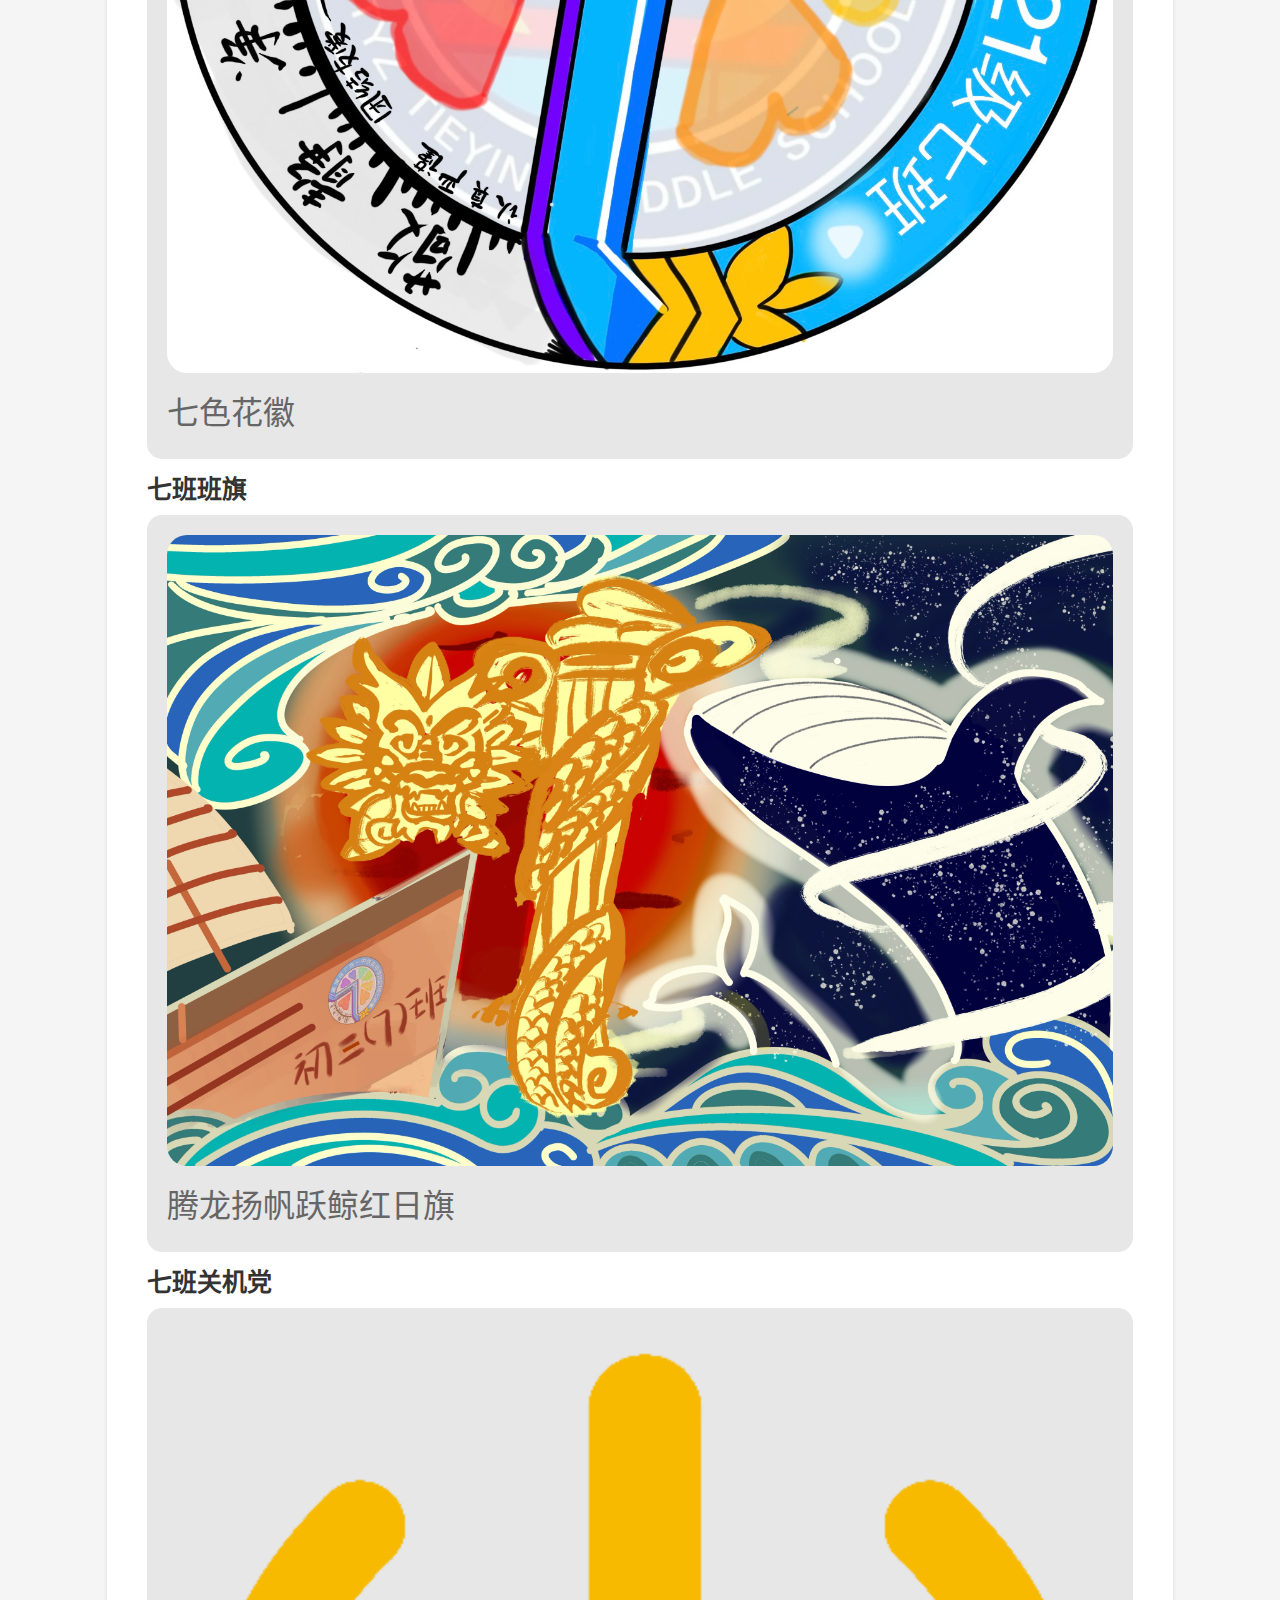
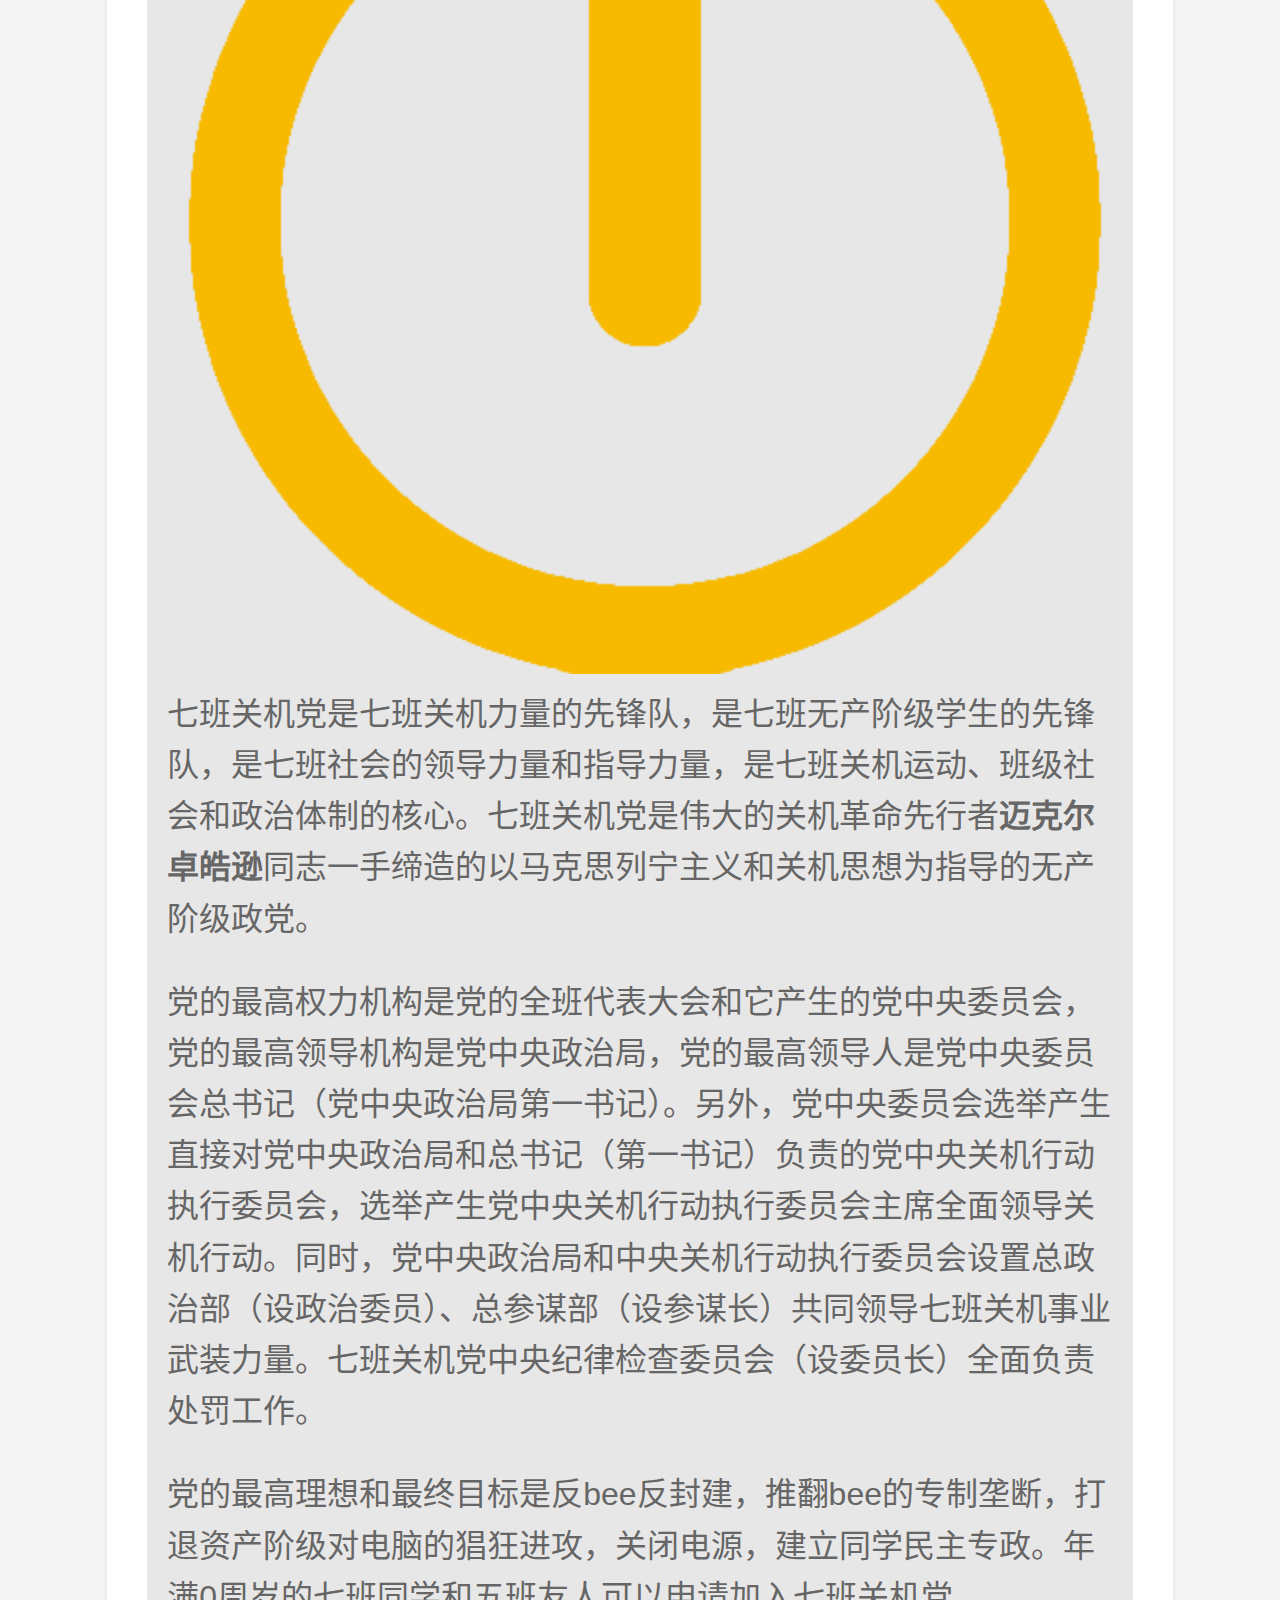
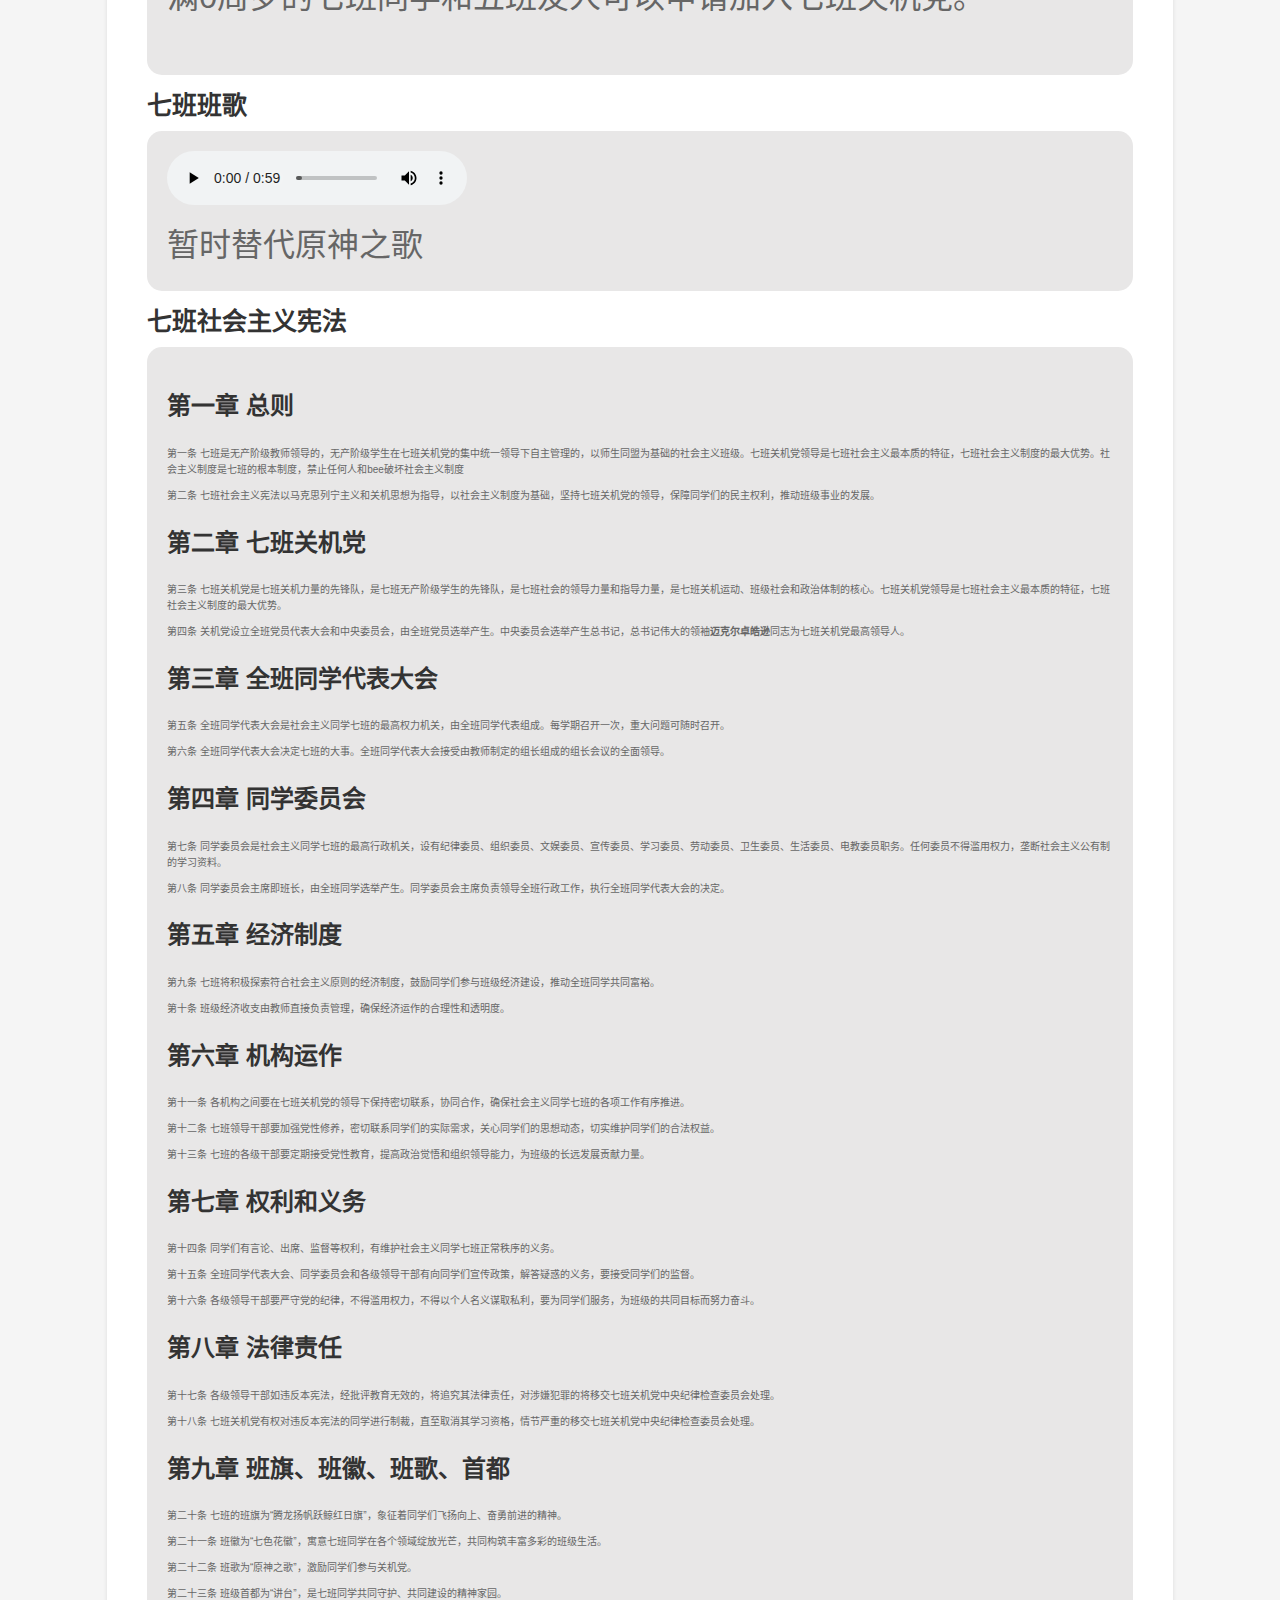
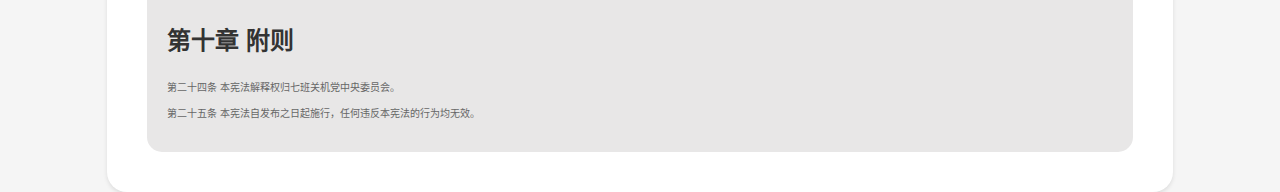
==== commit 8f7869ee: "Update html.html" ====
--- a/html.html
+++ b/html.html
@@ -206,7 +206,7 @@
         <div class="weather-content" id="forecastWeatherData" style="font-size: 17px;"></div>
         </div>
     </div>
-    <div class="weather">
+    <div class="weather" style="padding-top:20px;">
         <div class="title">七班介绍</div>
         <div class="content"><p>七班是无产阶级教师领导的，无产阶级学生在七班关机党的集中统一领导下自主管理的，以师生同盟为基础的社会主义班级。七班关机党领导是七班社会主义最本质的特征，七班社会主义制度的最大优势。社会主义制度是七班的根本制度，禁止任何人和bee破坏社会主义制度。</p>领导我们事业的核心力量是七班关机党，指导我们事业的思想理论基础是马克思列宁主义。<p></p></div>
         <div class="title" style="margin-top:10px;">七班班徽</div>
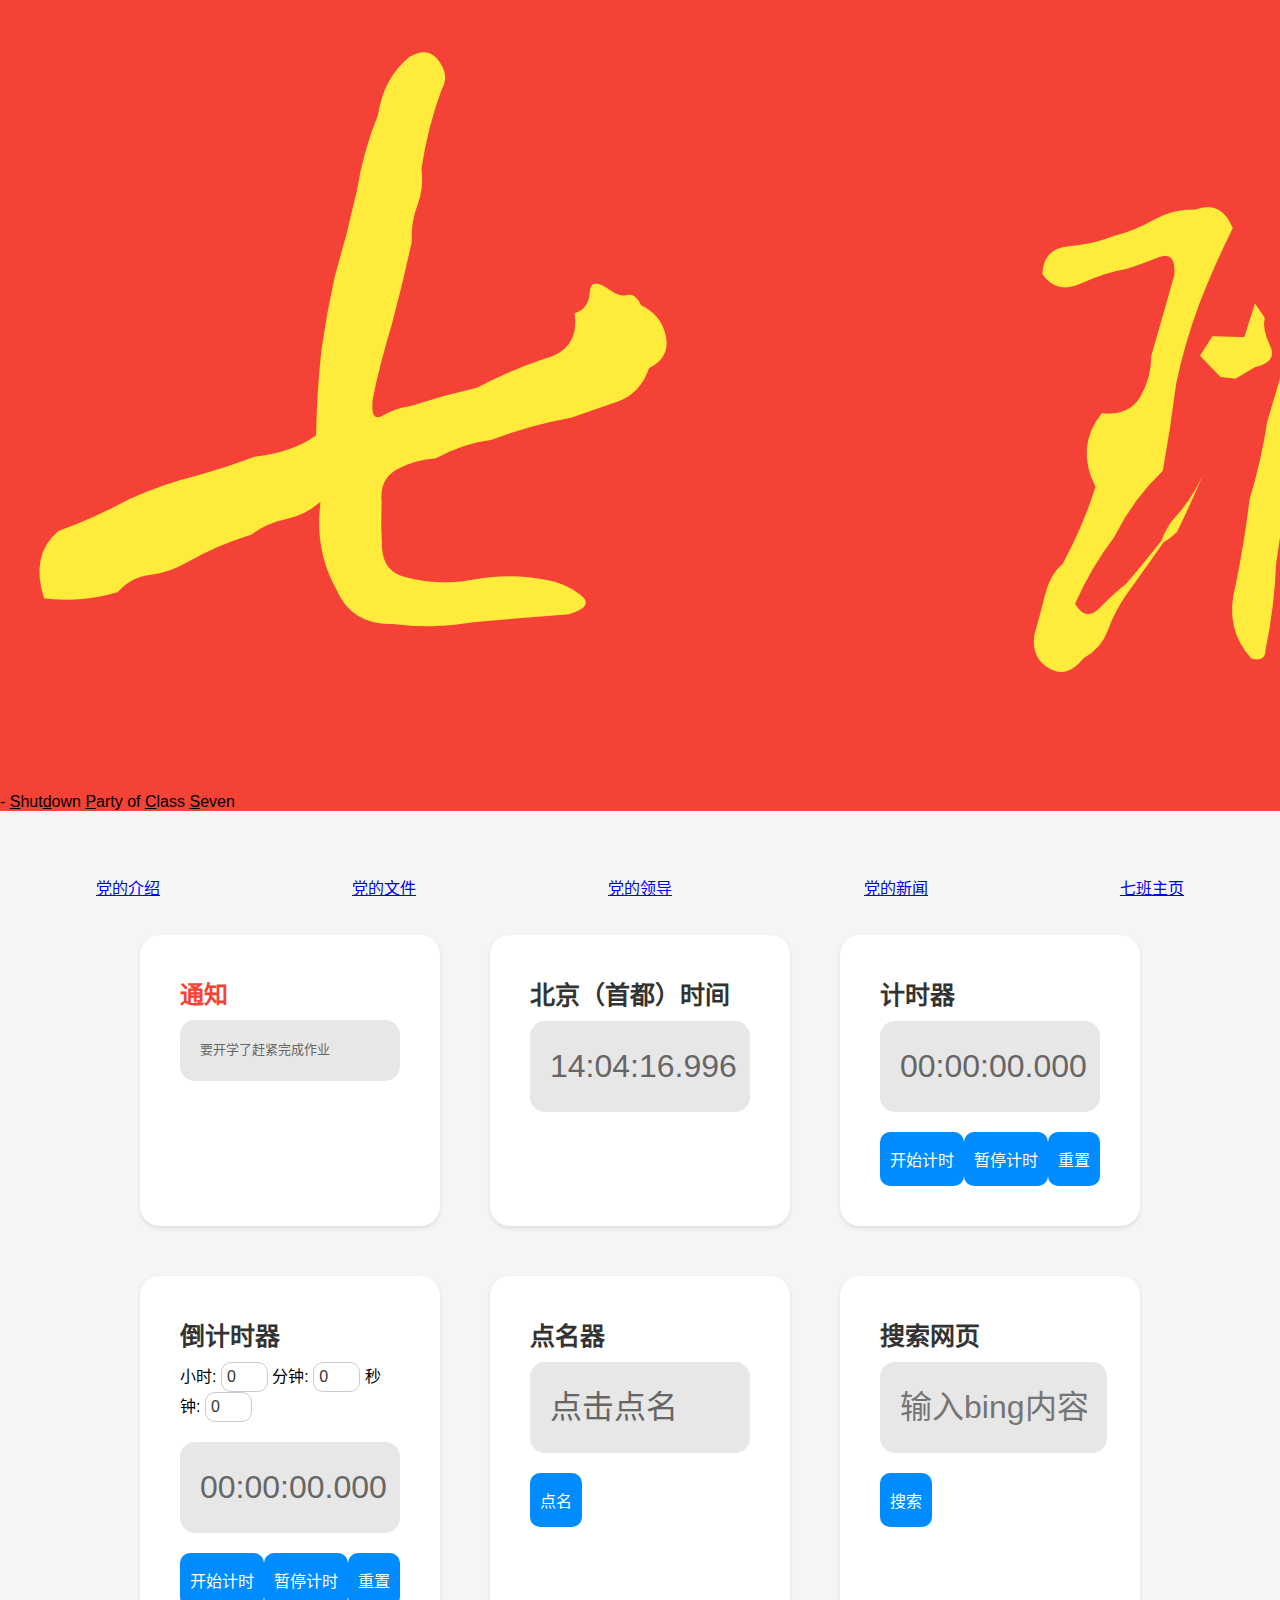
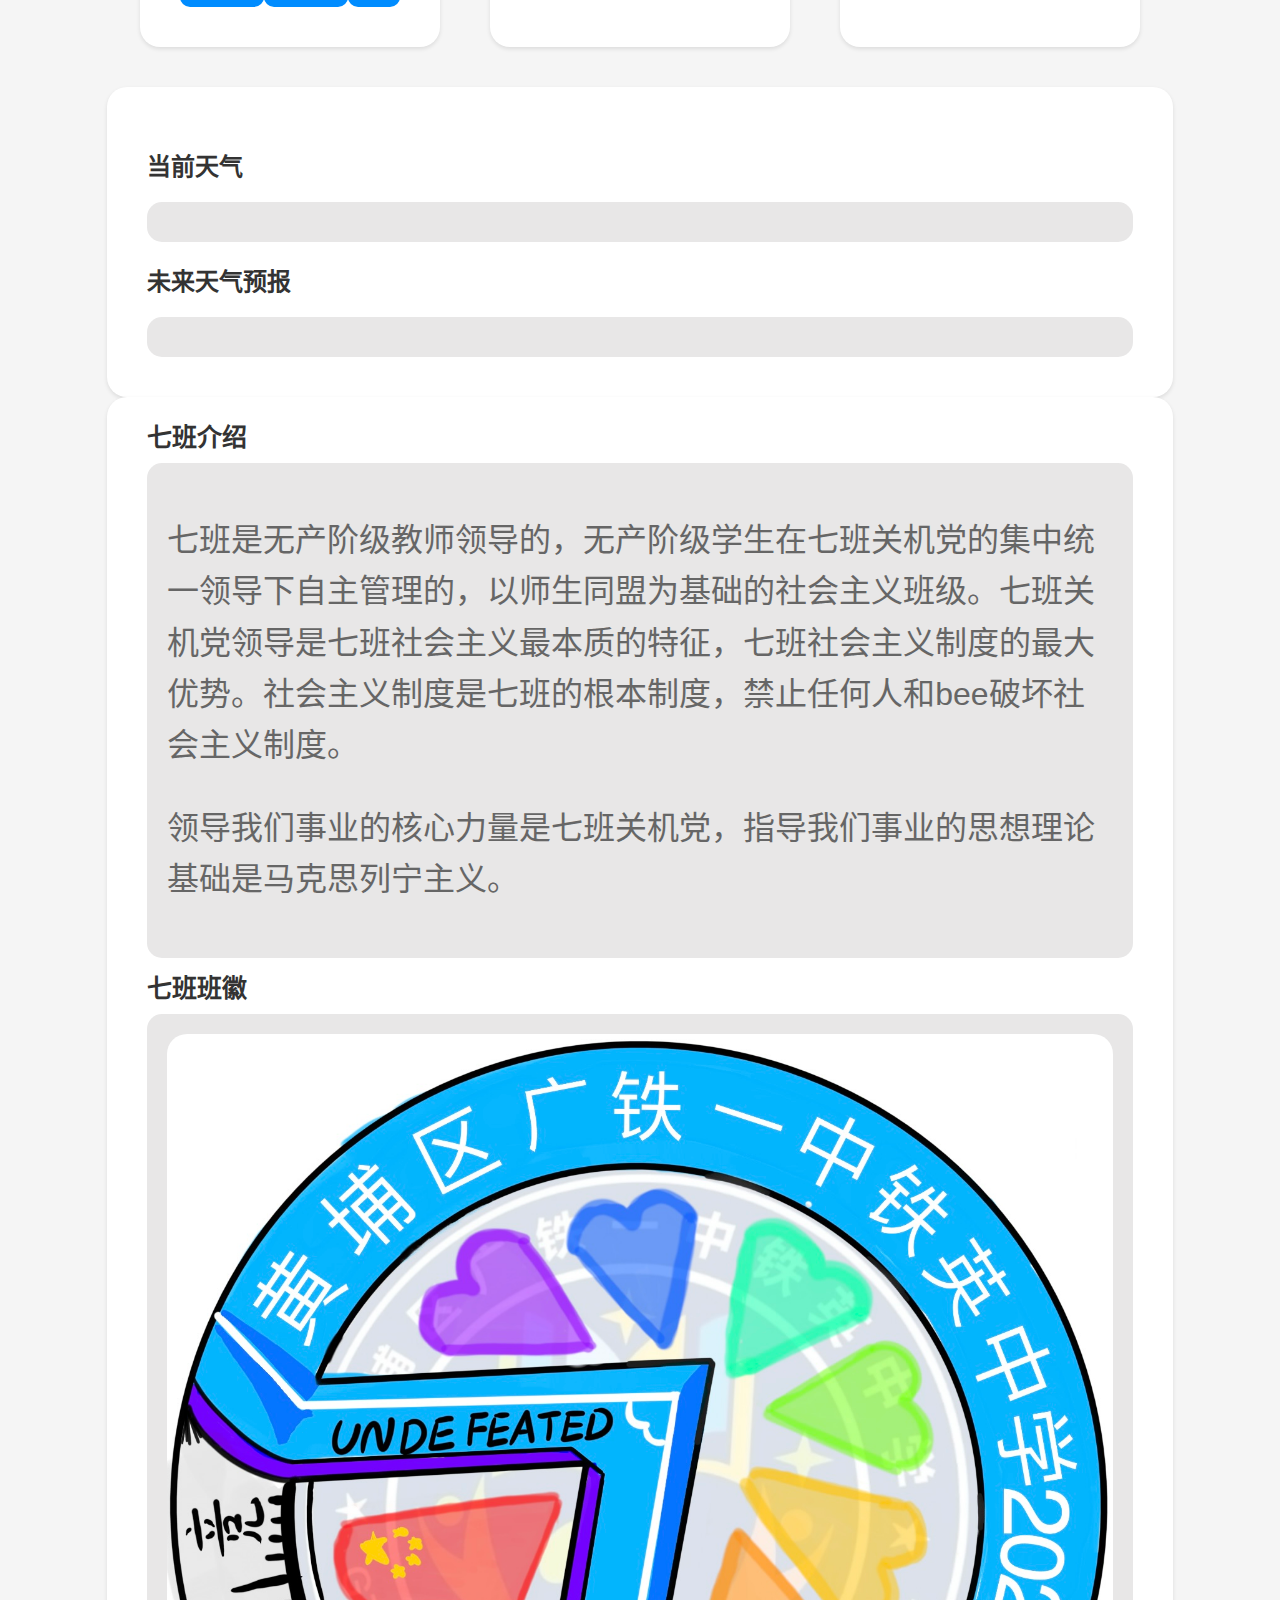
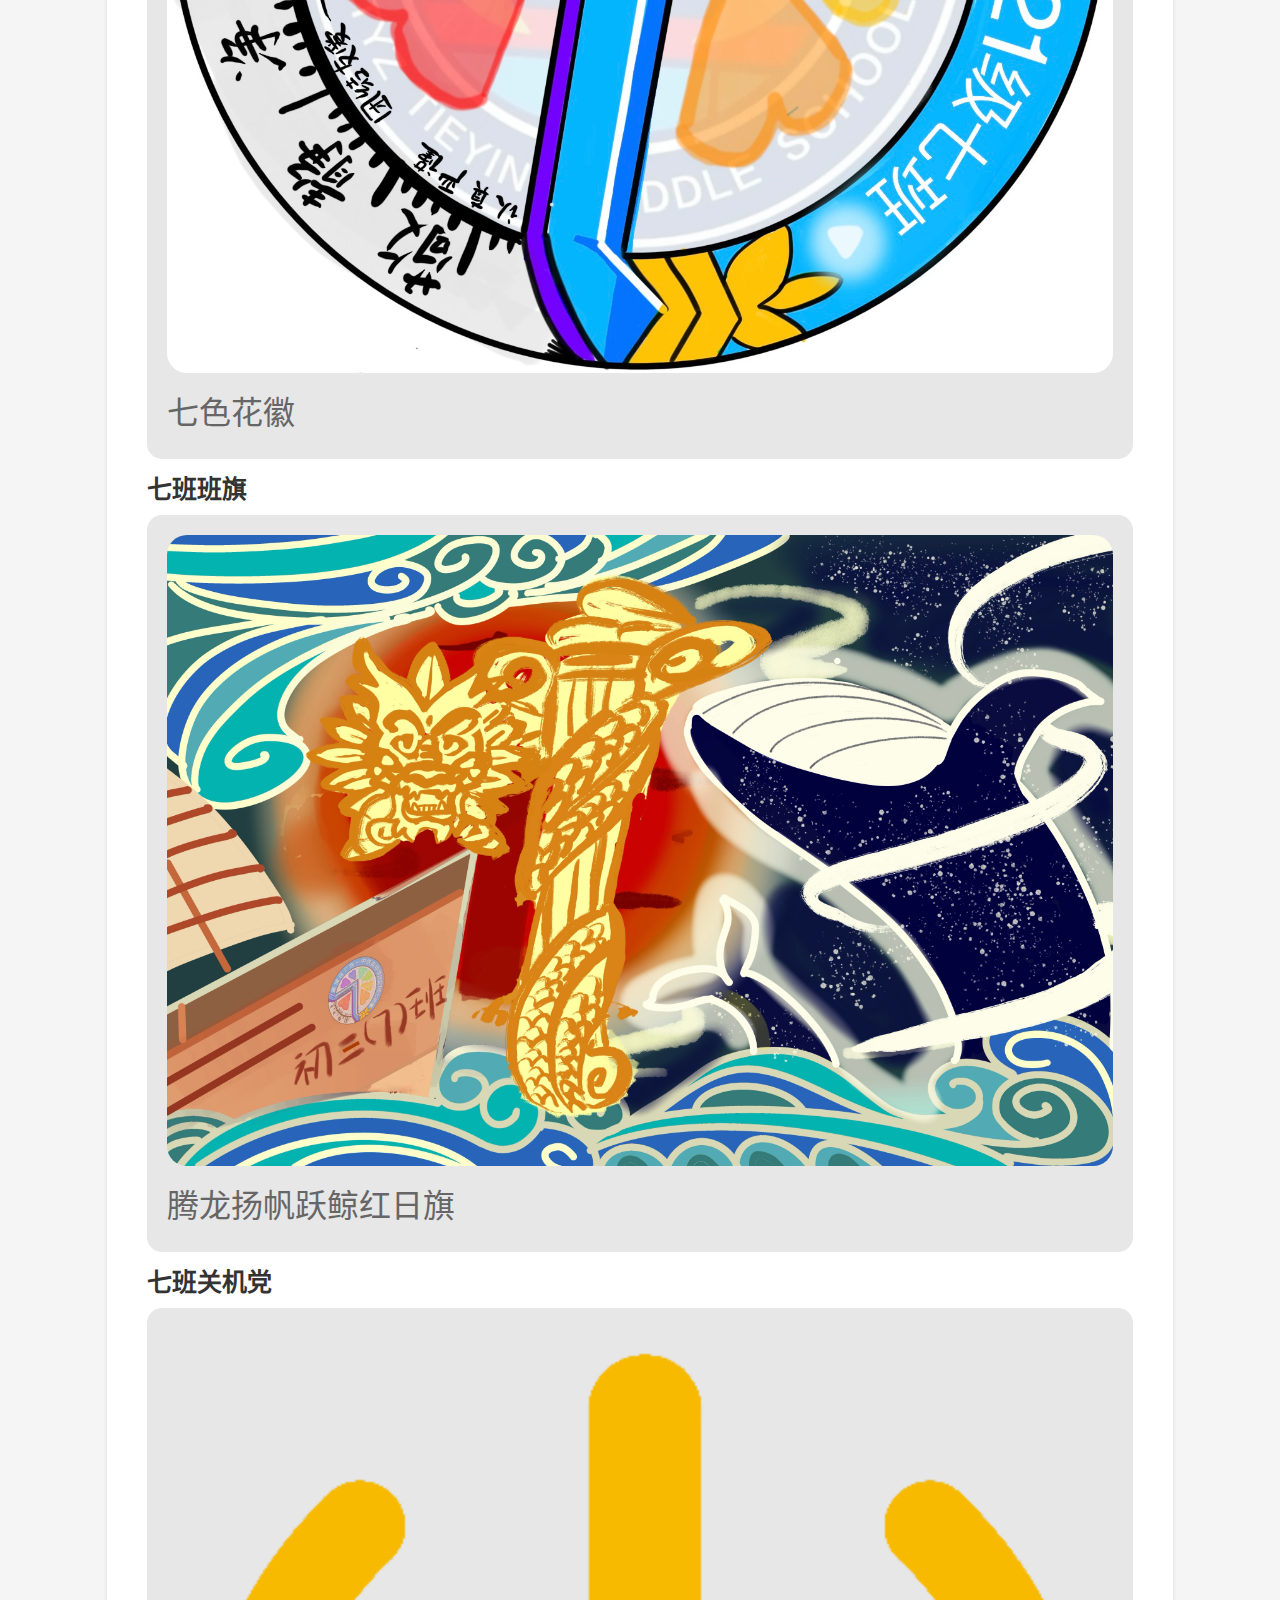
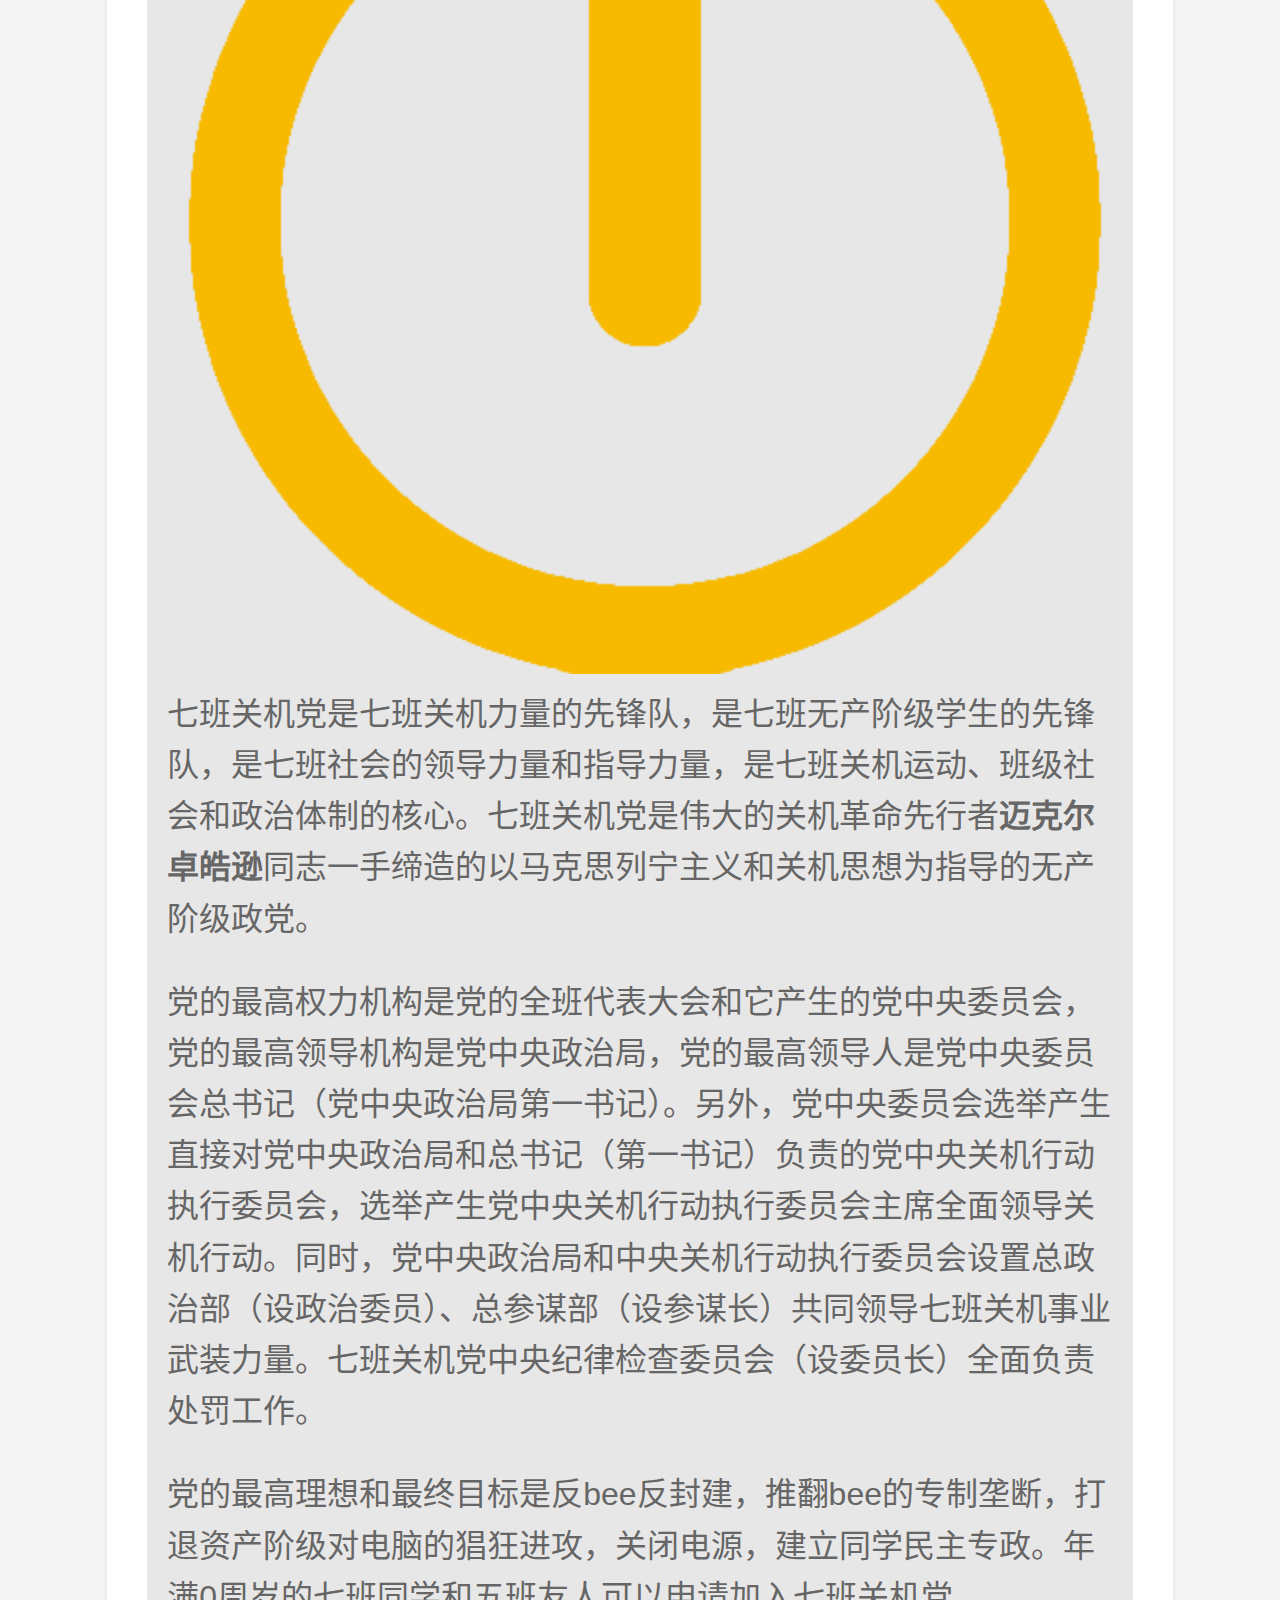
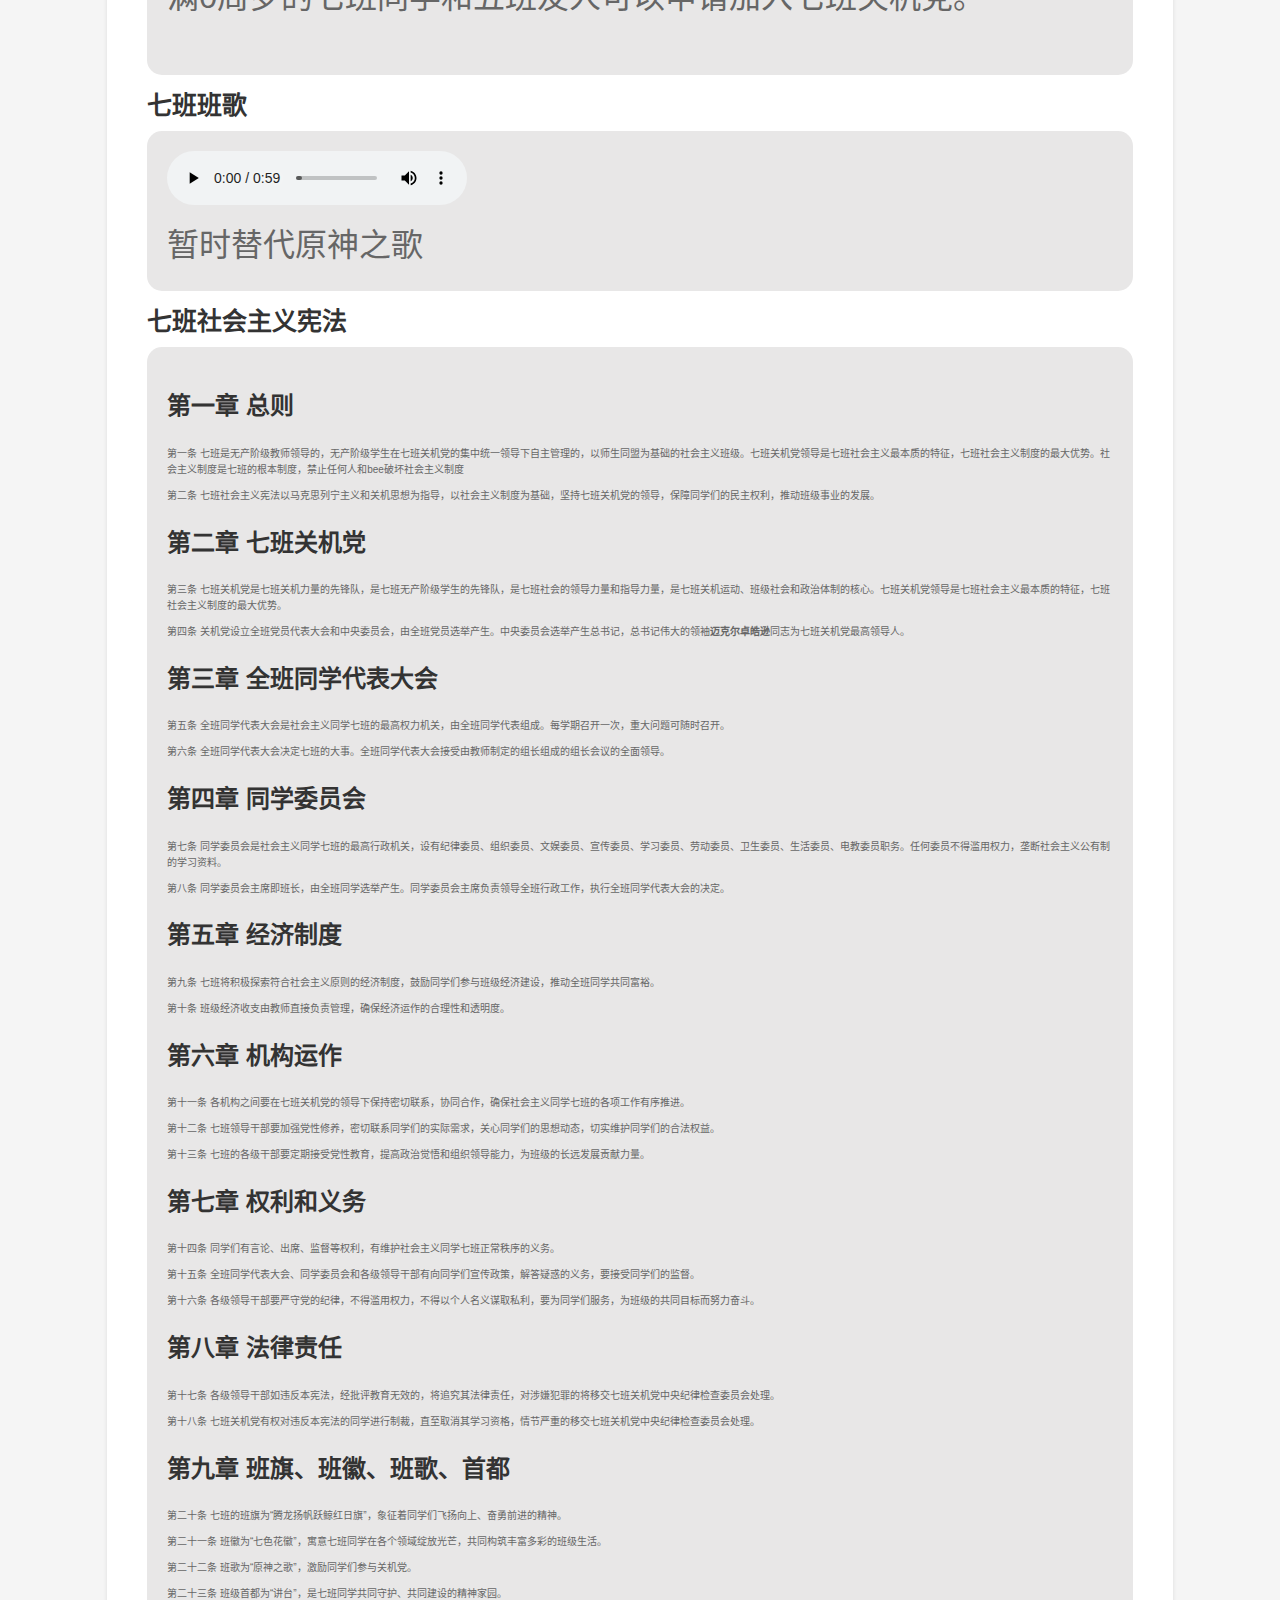
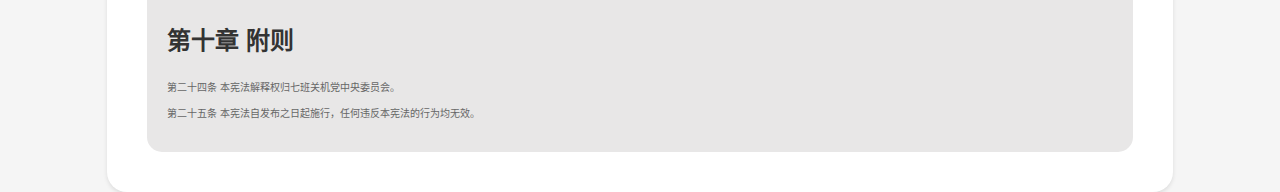
==== commit 14250ca5: "Update html.html" ====
--- a/html.html
+++ b/html.html
@@ -336,80 +336,80 @@
     }
 
     document.getElementById('startTimer').addEventListener('click', startTimer);
-    document.getElementById('stopTimer').addEventListener('click', stopTimer);
-    document.getElementById('resetTimer').addEventListener('click', resetTimer);
-
-    document.addEventListener('DOMContentLoaded', function () {
-            const hourInput = document.getElementById('countdownHour');
-            const minuteInput = document.getElementById('countdownMinute');
-            const secondInput = document.getElementById('countdownSecond');
-            const countdownTimer = document.getElementById('countdownTimer');
-            const startButton = document.getElementById('startCountdown');
-            const pauseButton = document.getElementById('pauseCountdown');
-            const resetButton = document.getElementById('resetCountdown');
-
-            let interval;
-            let totalMilliseconds = 0;
-            let remainingTime = 0;
-            let paused = false;
-
-            function updateTimer() {
-                let hours = Math.floor(remainingTime / (1000 * 60 * 60));
-                let minutes = Math.floor((remainingTime % (1000 * 60 * 60)) / (1000 * 60));
-                let seconds = Math.floor((remainingTime % (1000 * 60)) / 1000);
-                let milliseconds = remainingTime % 1000;
-
-                hours = String(hours).padStart(2, '0');
-                minutes = String(minutes).padStart(2, '0');
-                seconds = String(seconds).padStart(2, '0');
-                milliseconds = String(milliseconds).padStart(3, '0');
-
-                countdownTimer.textContent = `${hours}:${minutes}:${seconds}.${milliseconds}`;
+document.getElementById('stopTimer').addEventListener('click', stopTimer);
+document.getElementById('resetTimer').addEventListener('click', resetTimer);
+
+document.addEventListener('DOMContentLoaded', function () {
+    const hourInput = document.getElementById('countdownHour');
+    const minuteInput = document.getElementById('countdownMinute');
+    const secondInput = document.getElementById('countdownSecond');
+    const countdownTimer = document.getElementById('countdownTimer');
+    const startButton = document.getElementById('startCountdown');
+    const pauseButton = document.getElementById('pauseCountdown');
+    const resetButton = document.getElementById('resetCountdown');
+
+    let interval;
+    let totalMilliseconds = 0;
+    let remainingTime = 0;
+    let paused = false;
+
+    function updateTimer() {
+        let hours = Math.floor(remainingTime / (1000 * 60 * 60));
+        let minutes = Math.floor((remainingTime % (1000 * 60 * 60)) / (1000 * 60));
+        let seconds = Math.floor((remainingTime % (1000 * 60)) / 1000);
+        let milliseconds = remainingTime % 1000;
+
+        hours = String(hours).padStart(2, '0');
+        minutes = String(minutes).padStart(2, '0');
+        seconds = String(seconds).padStart(2, '0');
+        milliseconds = String(milliseconds).padStart(3, '0');
+
+        countdownTimer.textContent = `${hours}:${minutes}:${seconds}.${milliseconds}`;
+    }
+
+    function startTimer() {
+        interval = setInterval(function () {
+            if (remainingTime > 0) {
+                remainingTime -= 10;
+                updateTimer();
+            } else {
+                clearInterval(interval);
+                updateTimer();
+                alert('倒计时结束！');
             }
-
-            function startTimer() {
-                interval = setInterval(function () {
-                    if (remainingTime > 0) {
-                        remainingTime -= 10;
-                        updateTimer();
-                    } else {
-                        clearInterval(interval);
-                        updateTimer();
-                        alert('倒计时结束！');
-                    }
-                }, 10);
-            }
-
-            function pauseTimer() {
-                clearInterval(interval);
-                paused = true;
-                remainingTime = totalMilliseconds - (totalMilliseconds - remainingTime);
-            }
-
-            function resetTimer() {
-                clearInterval(interval);
-                totalMilliseconds = 0;
-                remainingTime = 0;
-                updateTimer();
-                paused = false;
-            }
-
-            startButton.addEventListener('click', function () {
-                if (!paused) {
-                    totalMilliseconds =
-                        (parseInt(hourInput.value) * 60 * 60 * 1000) +
-                        (parseInt(minuteInput.value) * 60 * 1000) +
-                        (parseInt(secondInput.value) * 1000);
-                    remainingTime = totalMilliseconds;
-                }
-                paused = false;
-                startTimer();
-            });
-
-            pauseButton.addEventListener('click', pauseTimer);
-
-            resetButton.addEventListener('click', resetTimer);
-        });
+        }, 10);
+    }
+
+    function pauseTimer() {
+        clearInterval(interval);
+        paused = true;
+    }
+
+    function resetTimer() {
+        clearInterval(interval);
+        totalMilliseconds = 0;
+        remainingTime = 0;
+        updateTimer();
+        paused = false;
+    }
+
+    startButton.addEventListener('click', function () {
+        if (!paused) {
+            totalMilliseconds =
+                (parseInt(hourInput.value) * 60 * 60 * 1000) +
+                (parseInt(minuteInput.value) * 60 * 1000) +
+                (parseInt(secondInput.value) * 1000);
+            remainingTime = totalMilliseconds;
+        }
+        paused = false;
+        startTimer();
+    });
+
+    pauseButton.addEventListener('click', pauseTimer);
+
+    resetButton.addEventListener('click', resetTimer);
+});
+
 
 
     // 获取当前天气信息
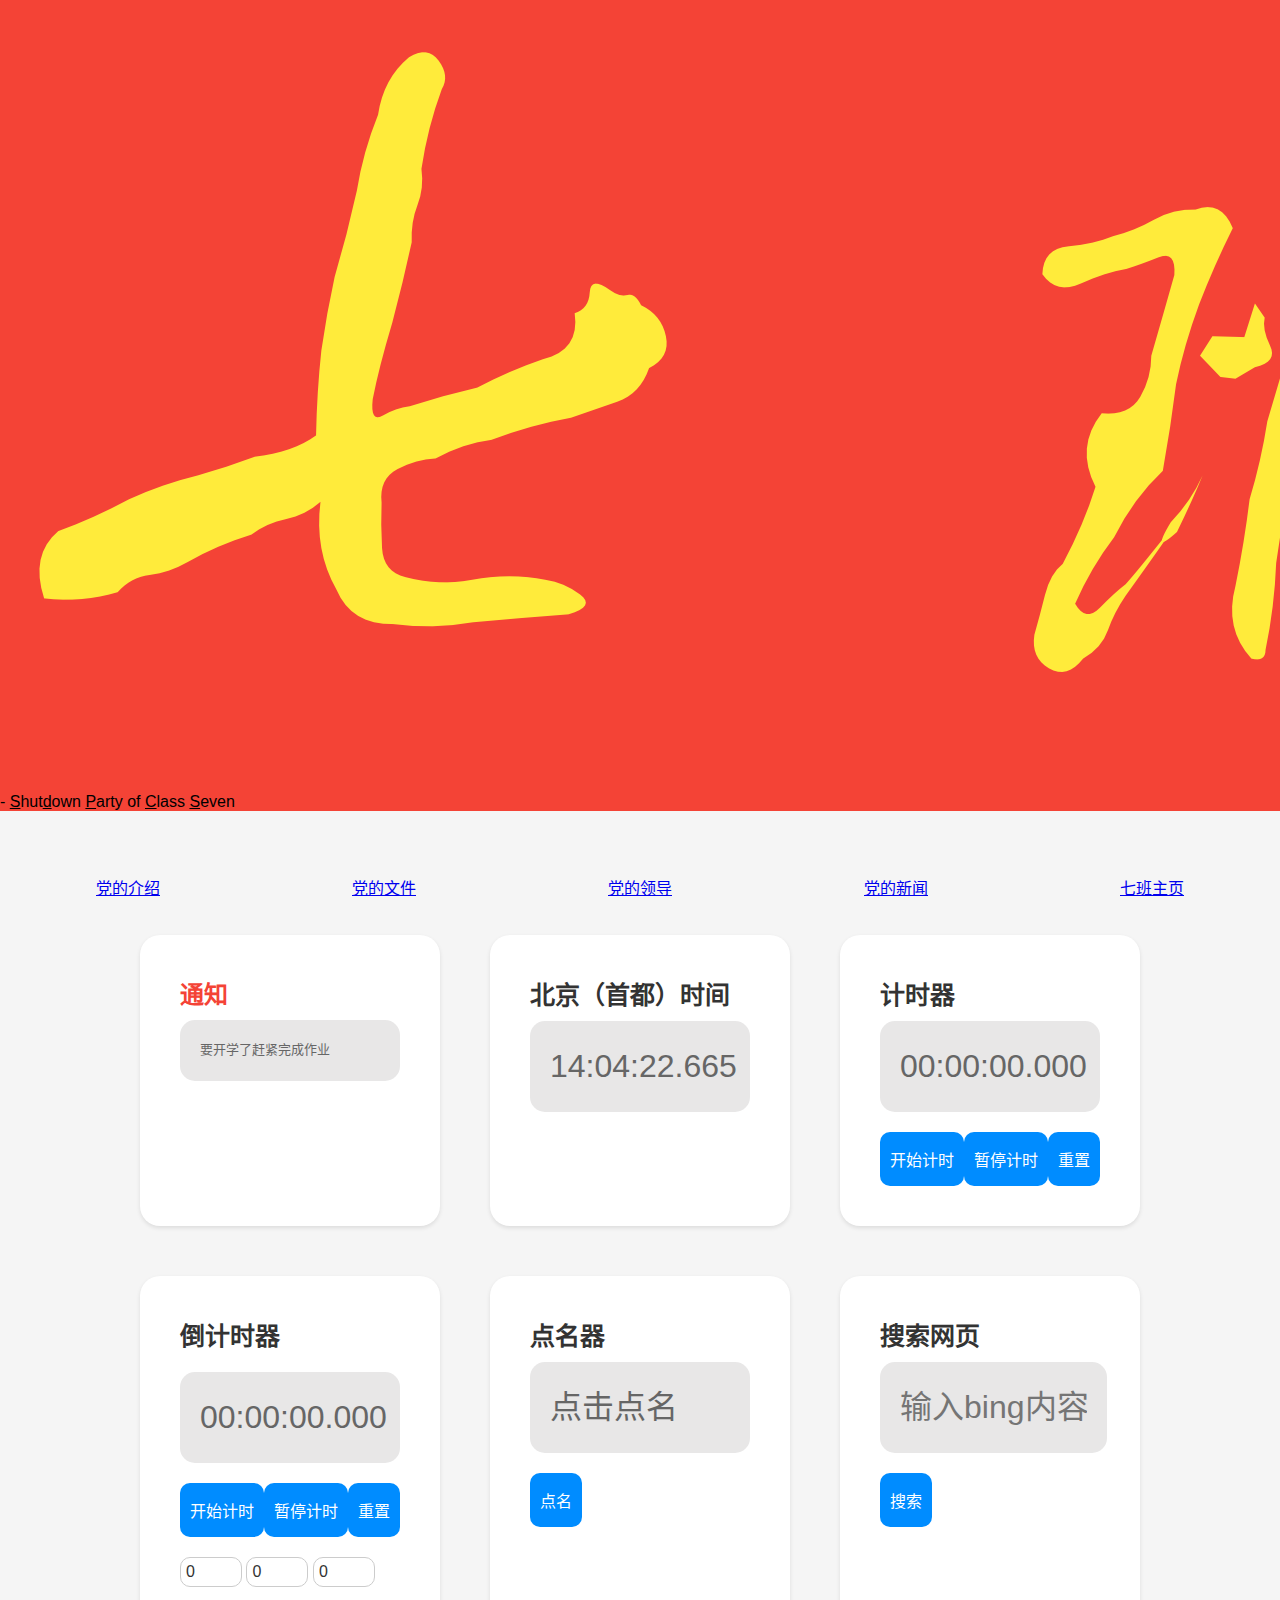
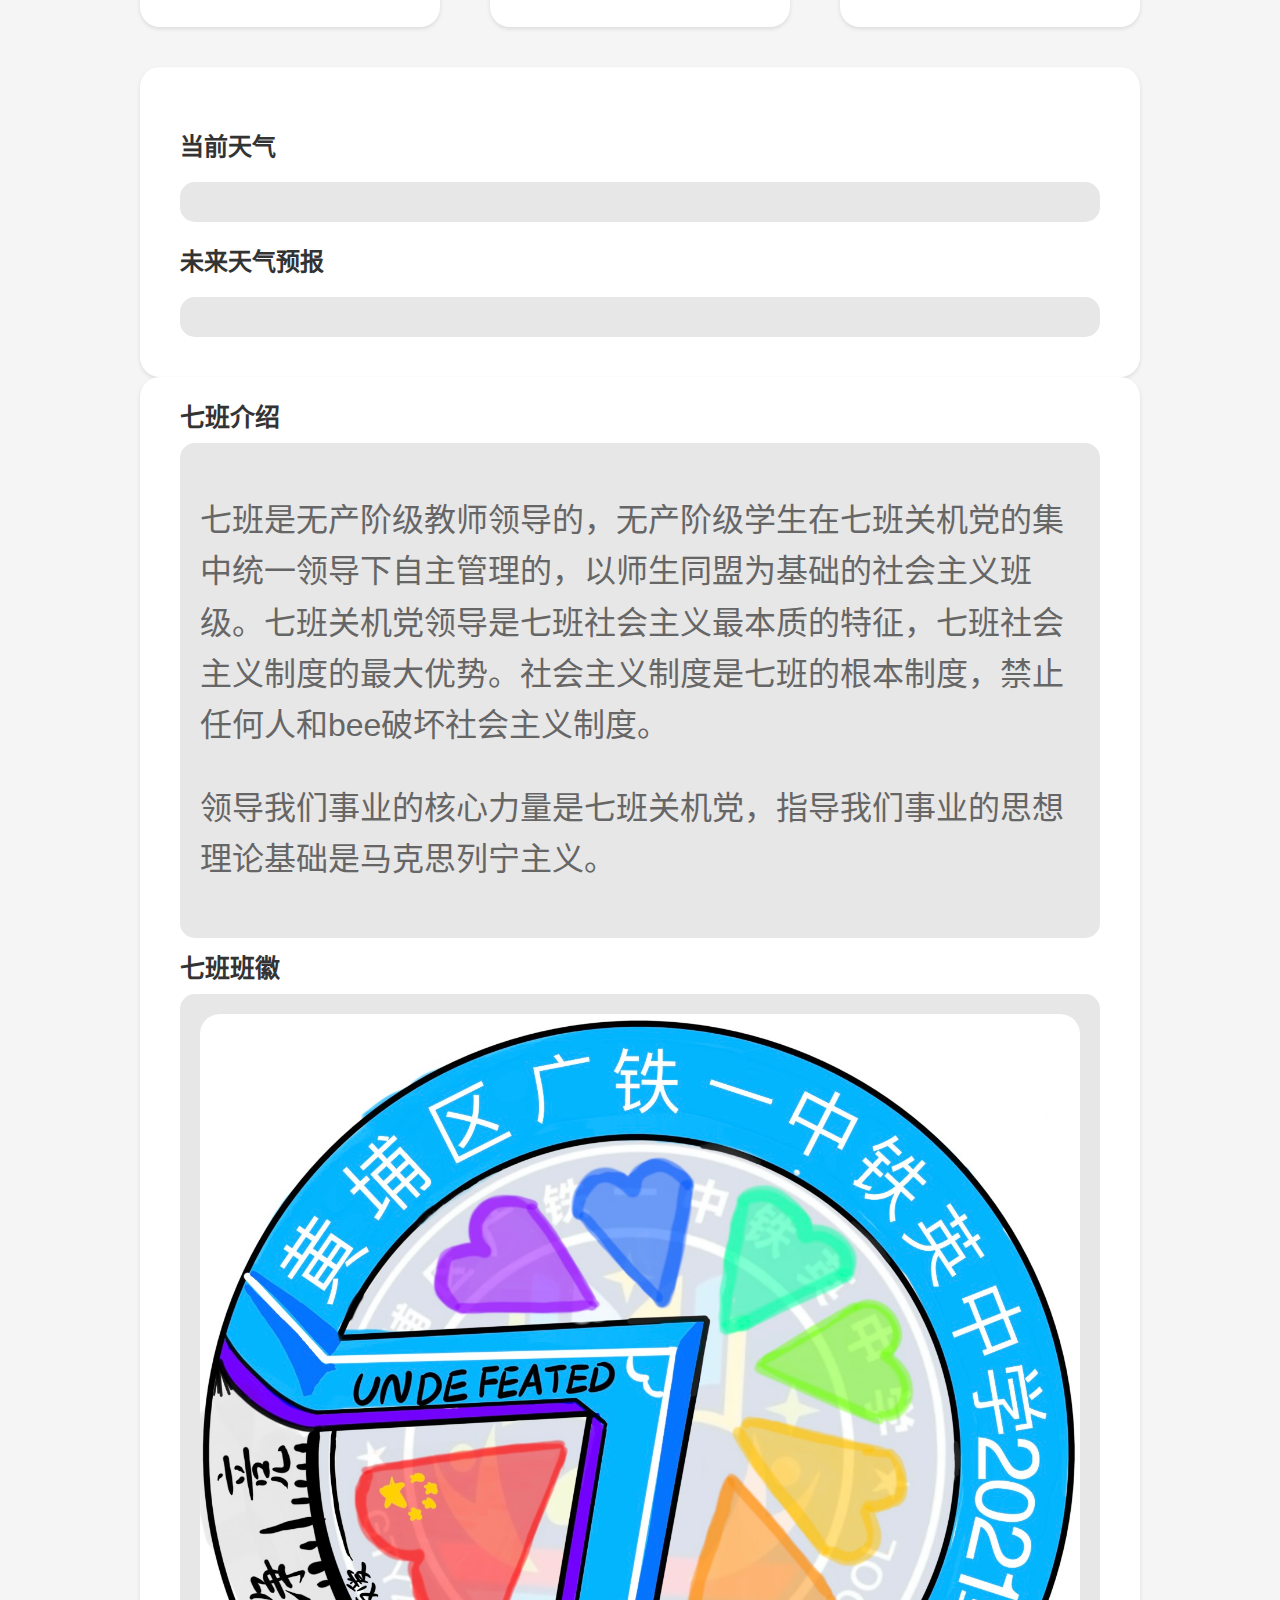
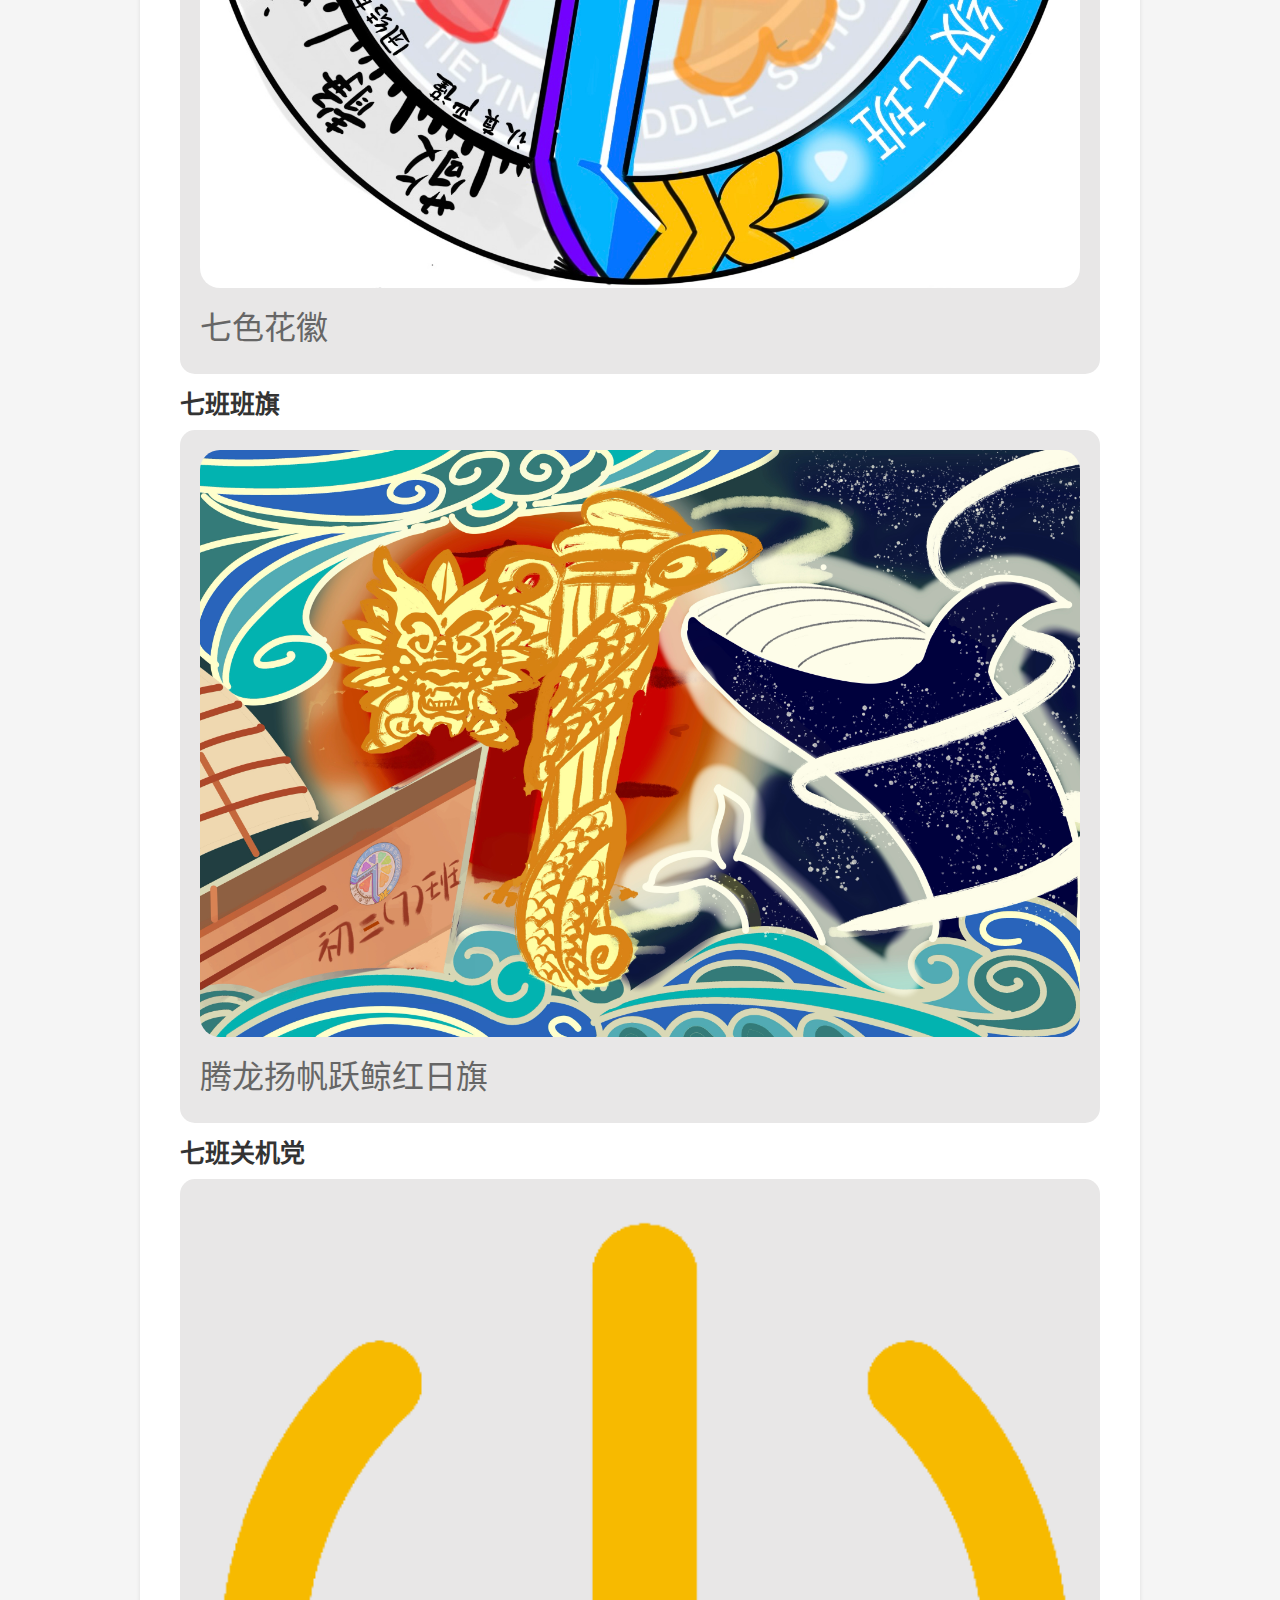
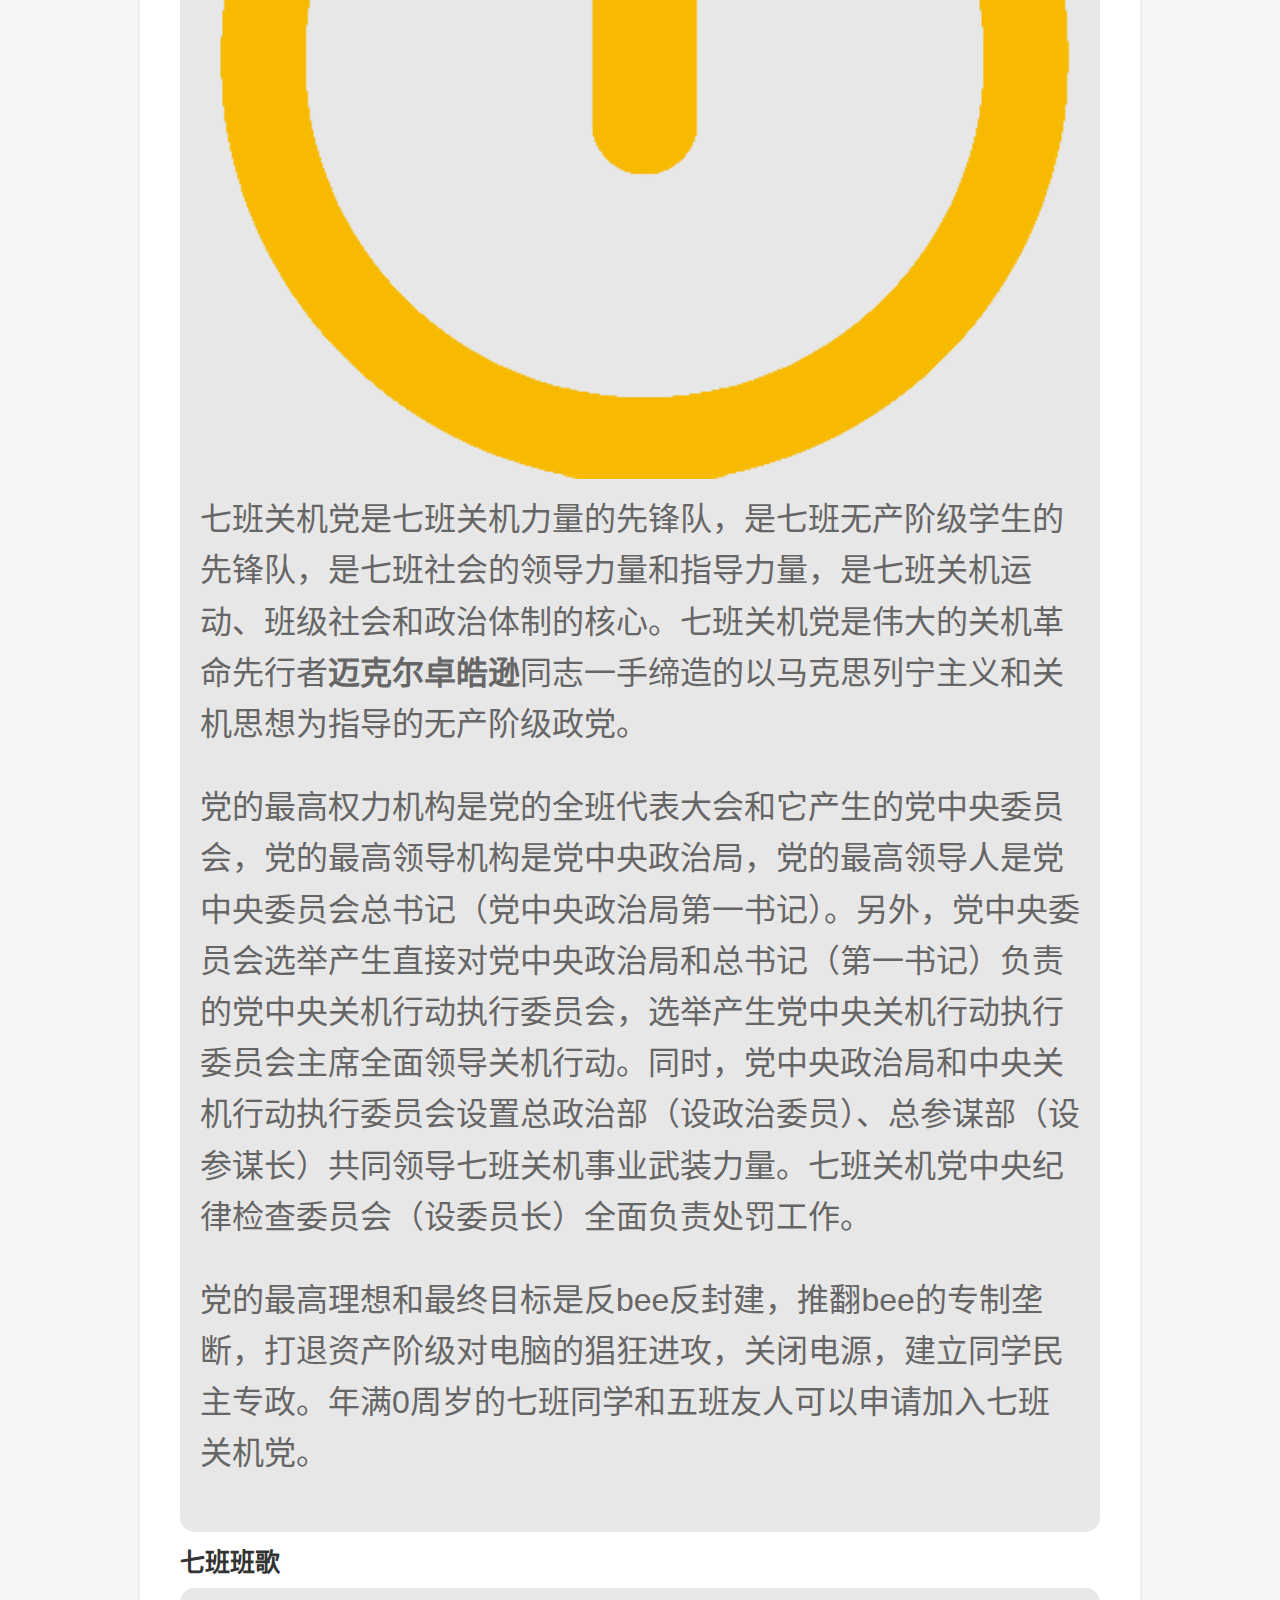
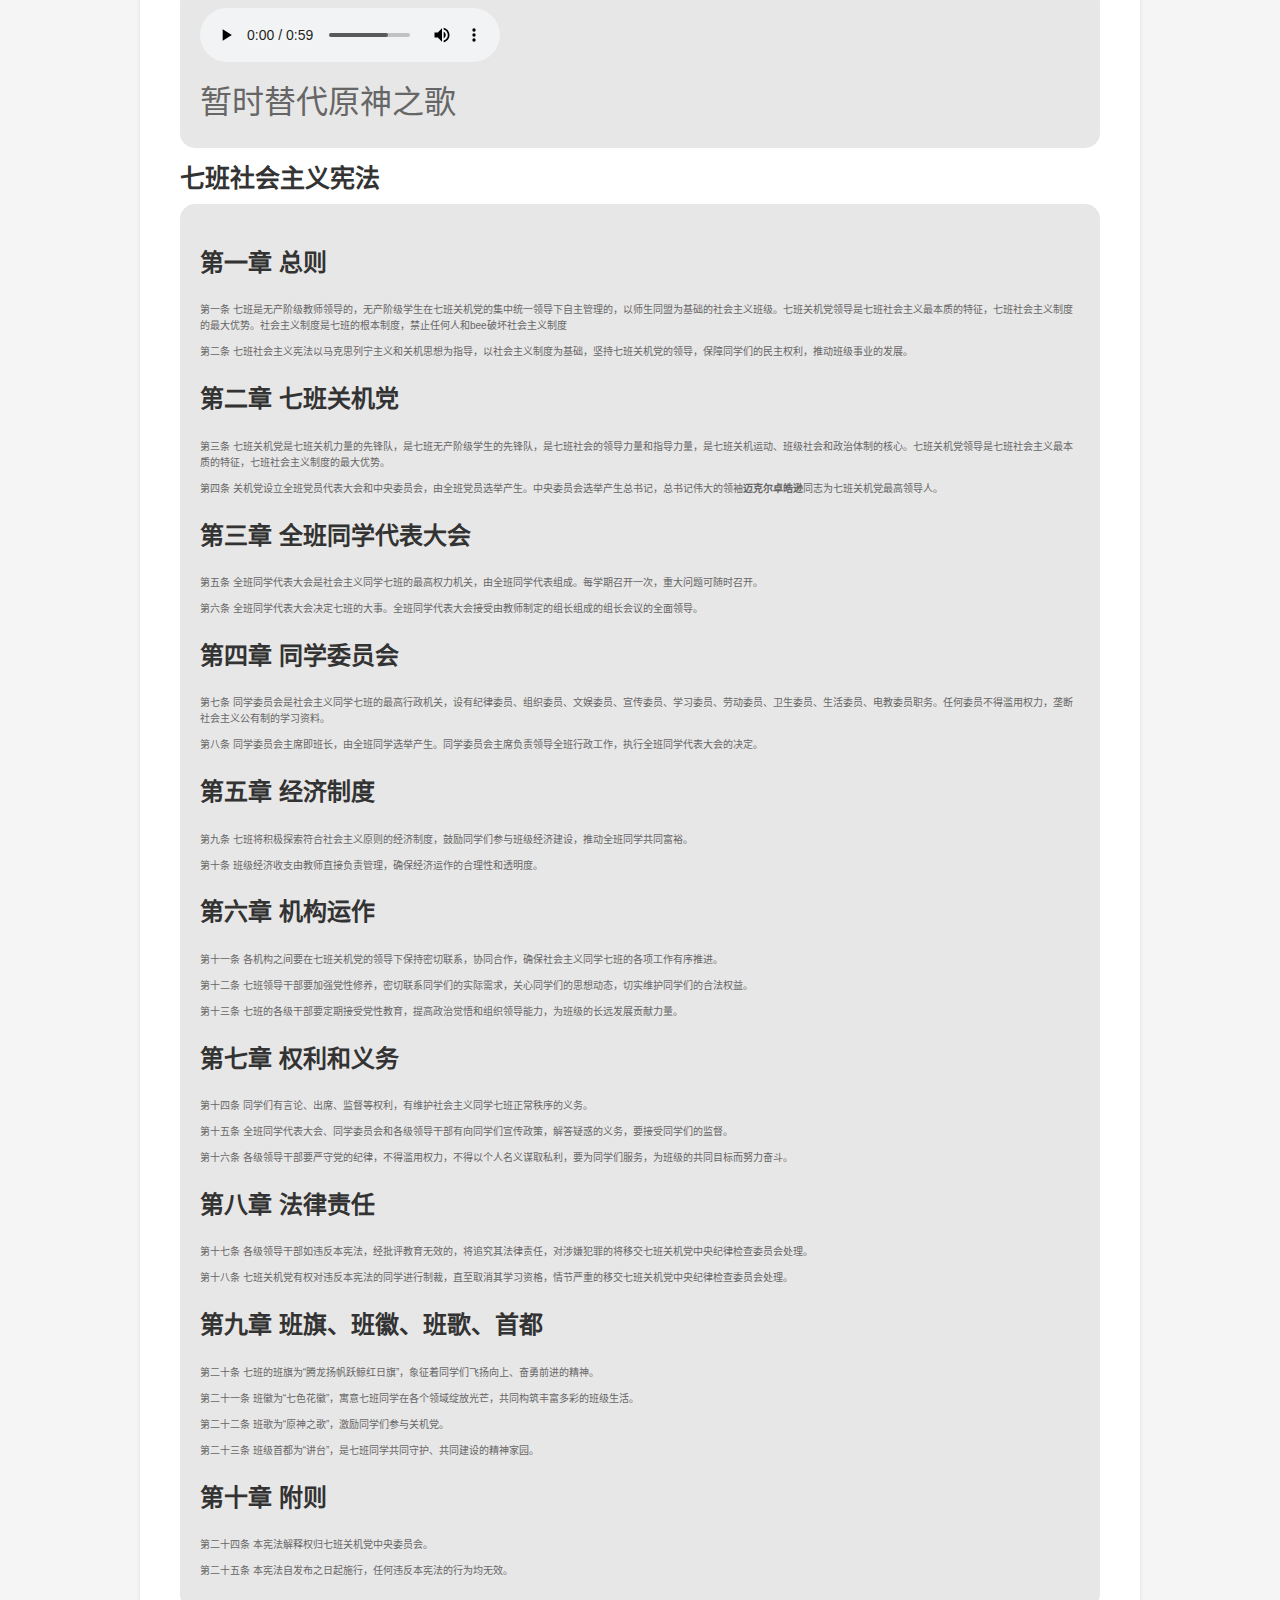
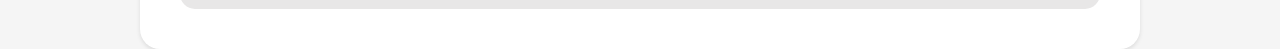
==== commit a8a2f1a4: "Update html.html" ====
--- a/html.html
+++ b/html.html
@@ -157,20 +157,20 @@
         <!-- 倒计时器 -->
     <div class="card">
         <div class="title">倒计时器</div>
-        <div>
-            <label for="countdownHour">小时:</label>
-            <input type="number" id="countdownHour" min="0" max="23" value="0" class="countdown-input">
-            <label for="countdownMinute">  分钟:</label>
-            <input type="number" id="countdownMinute" min="0" max="59" value="0" class="countdown-input">
-            <label for="countdownSecond">  秒钟:</label>
-            <input type="number" id="countdownSecond" min="0" max="59" value="0" class="countdown-input">
-        </div>
+    
         <div style="margin-bottom: 20px;"></div>
         <div class="content" id="countdownTimer">00:00:00.000</div>
         <div class="button-container">
             <button class="button" id="startCountdown">开始计时</button>
             <button class="button" id="pauseCountdown">暂停计时</button>
             <button class="button" id="resetCountdown">重置</button>
+        </div>
+        <div class="button-container" style="margin-top: 20px;">
+        <div>
+            <input type="number" style="width: 50px;" id="countdownHour" min="0" max="23" value="0" class="countdown-input">
+            <input type="number" style="width: 50px;" id="countdownMinute" min="0" max="59" value="0" class="countdown-input">
+            <input type="number" style="width: 50px;" id="countdownSecond" min="0" max="59" value="0" class="countdown-input">
+        </div>
         </div>
     </div>
     <div class="card">
@@ -196,7 +196,7 @@
 
 </div>
     <!-- 当前天气部分 -->
-    <div class="weather">
+    <div class="weather" style="max-width: 920px;">
         <div id="currentWeather">
             <h2>当前天气</h2>
             <div class="weather-content" id="currentWeatherData"></div>
@@ -206,7 +206,7 @@
         <div class="weather-content" id="forecastWeatherData" style="font-size: 17px;"></div>
         </div>
     </div>
-    <div class="weather" style="padding-top:20px;">
+    <div class="weather" style="padding-top:20px; max-width: 920px;">
         <div class="title">七班介绍</div>
         <div class="content"><p>七班是无产阶级教师领导的，无产阶级学生在七班关机党的集中统一领导下自主管理的，以师生同盟为基础的社会主义班级。七班关机党领导是七班社会主义最本质的特征，七班社会主义制度的最大优势。社会主义制度是七班的根本制度，禁止任何人和bee破坏社会主义制度。</p>领导我们事业的核心力量是七班关机党，指导我们事业的思想理论基础是马克思列宁主义。<p></p></div>
         <div class="title" style="margin-top:10px;">七班班徽</div>
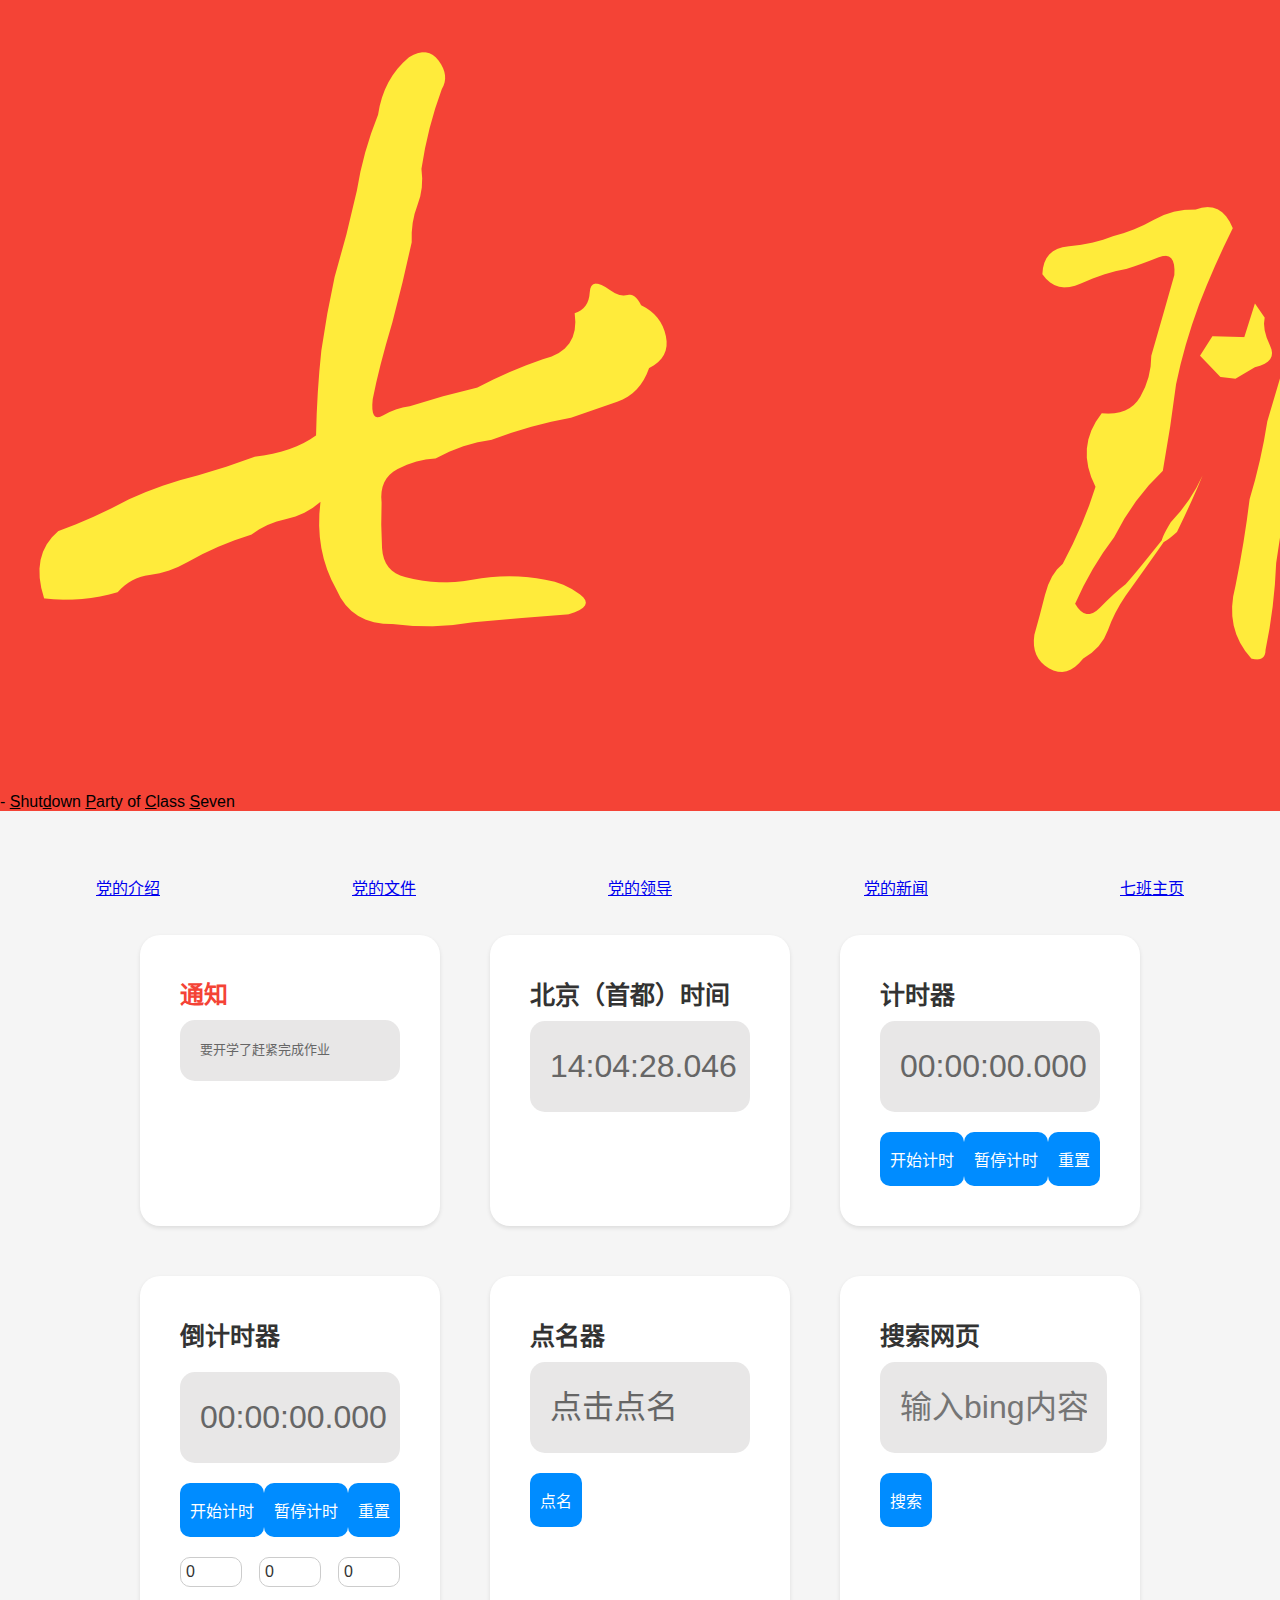
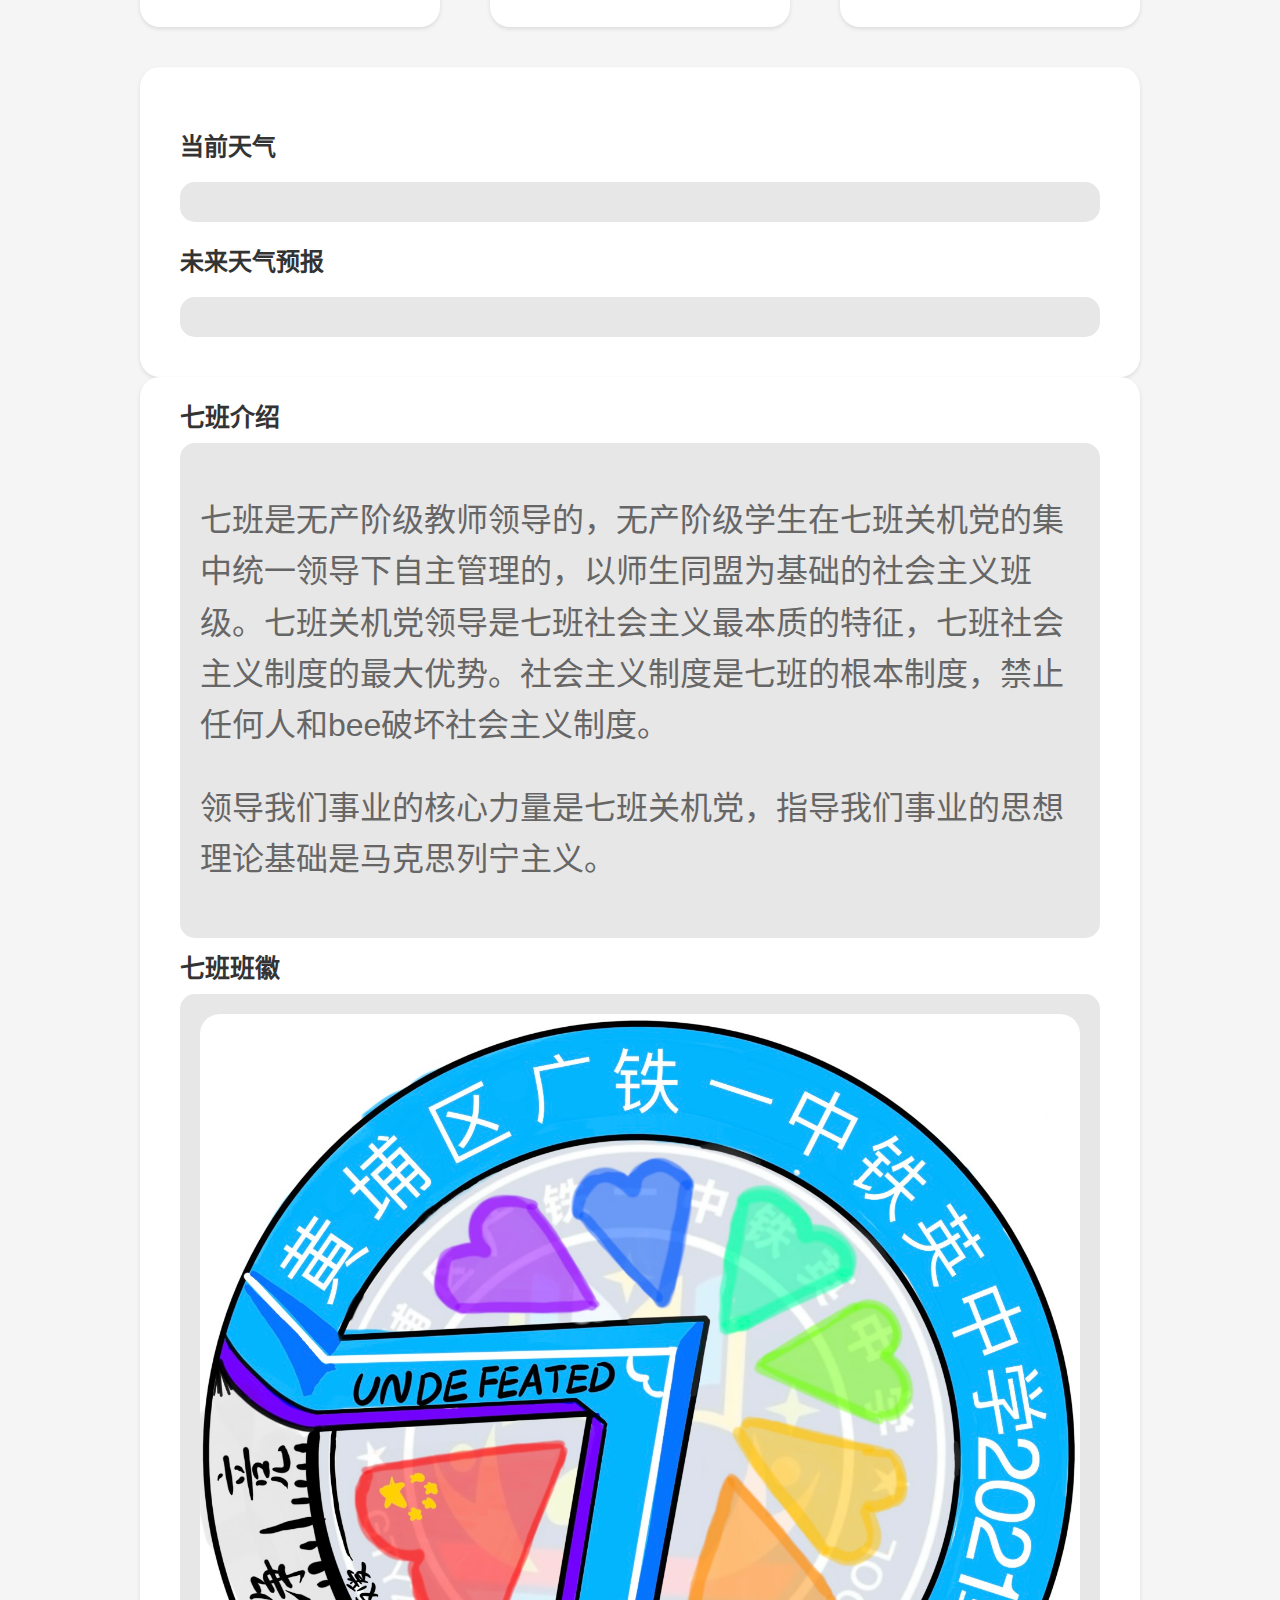
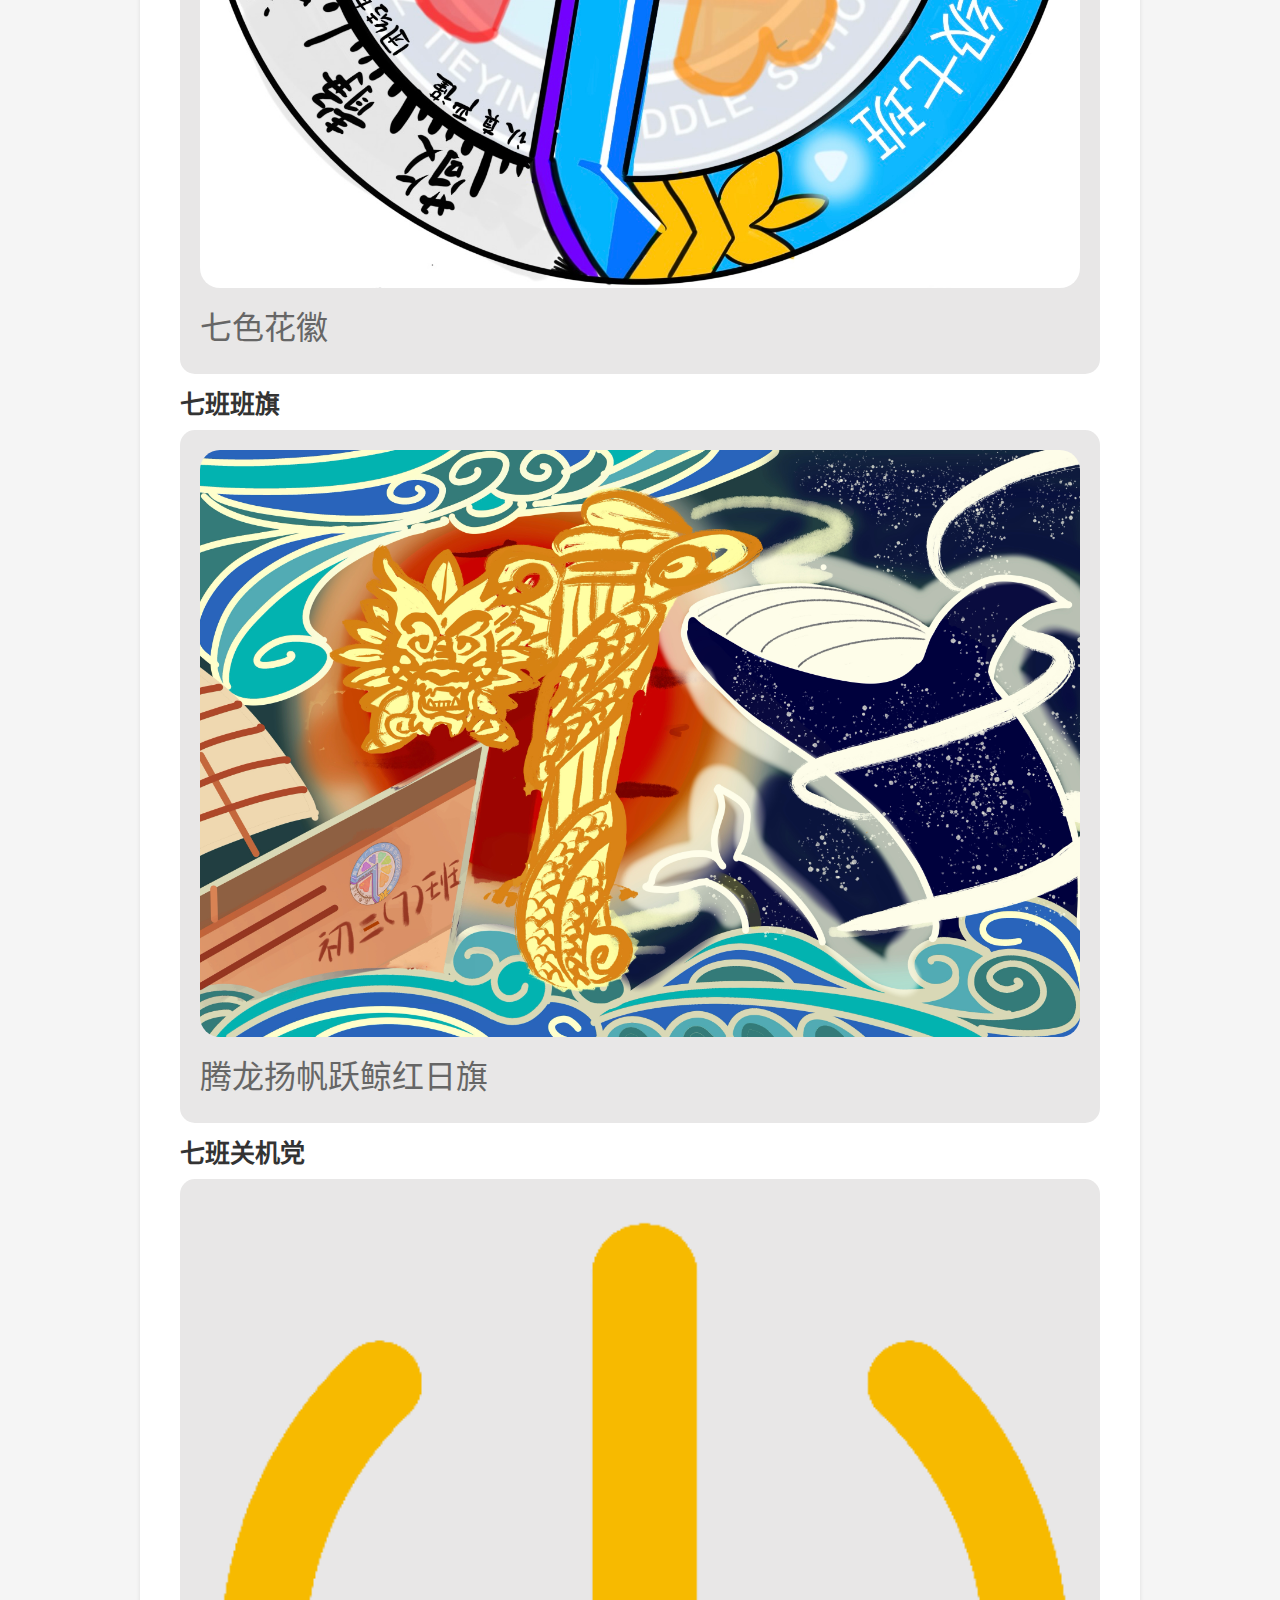
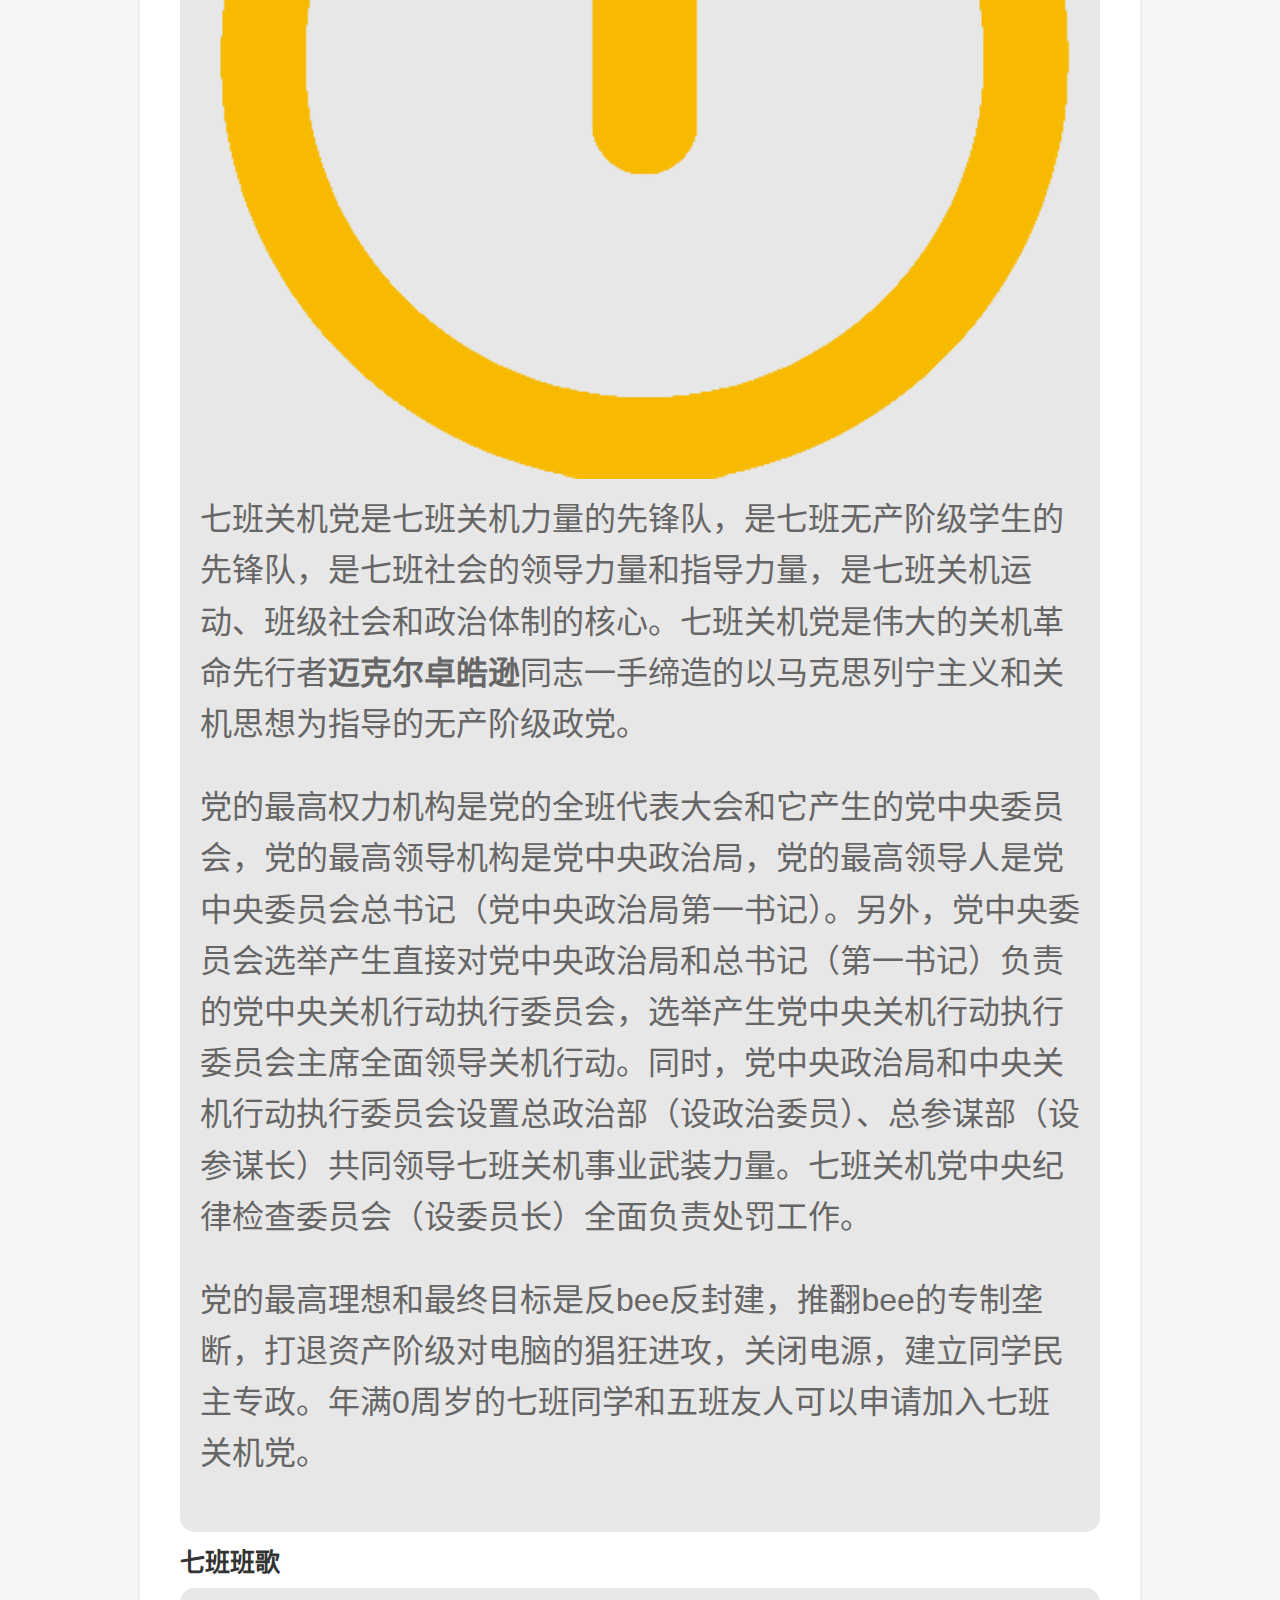
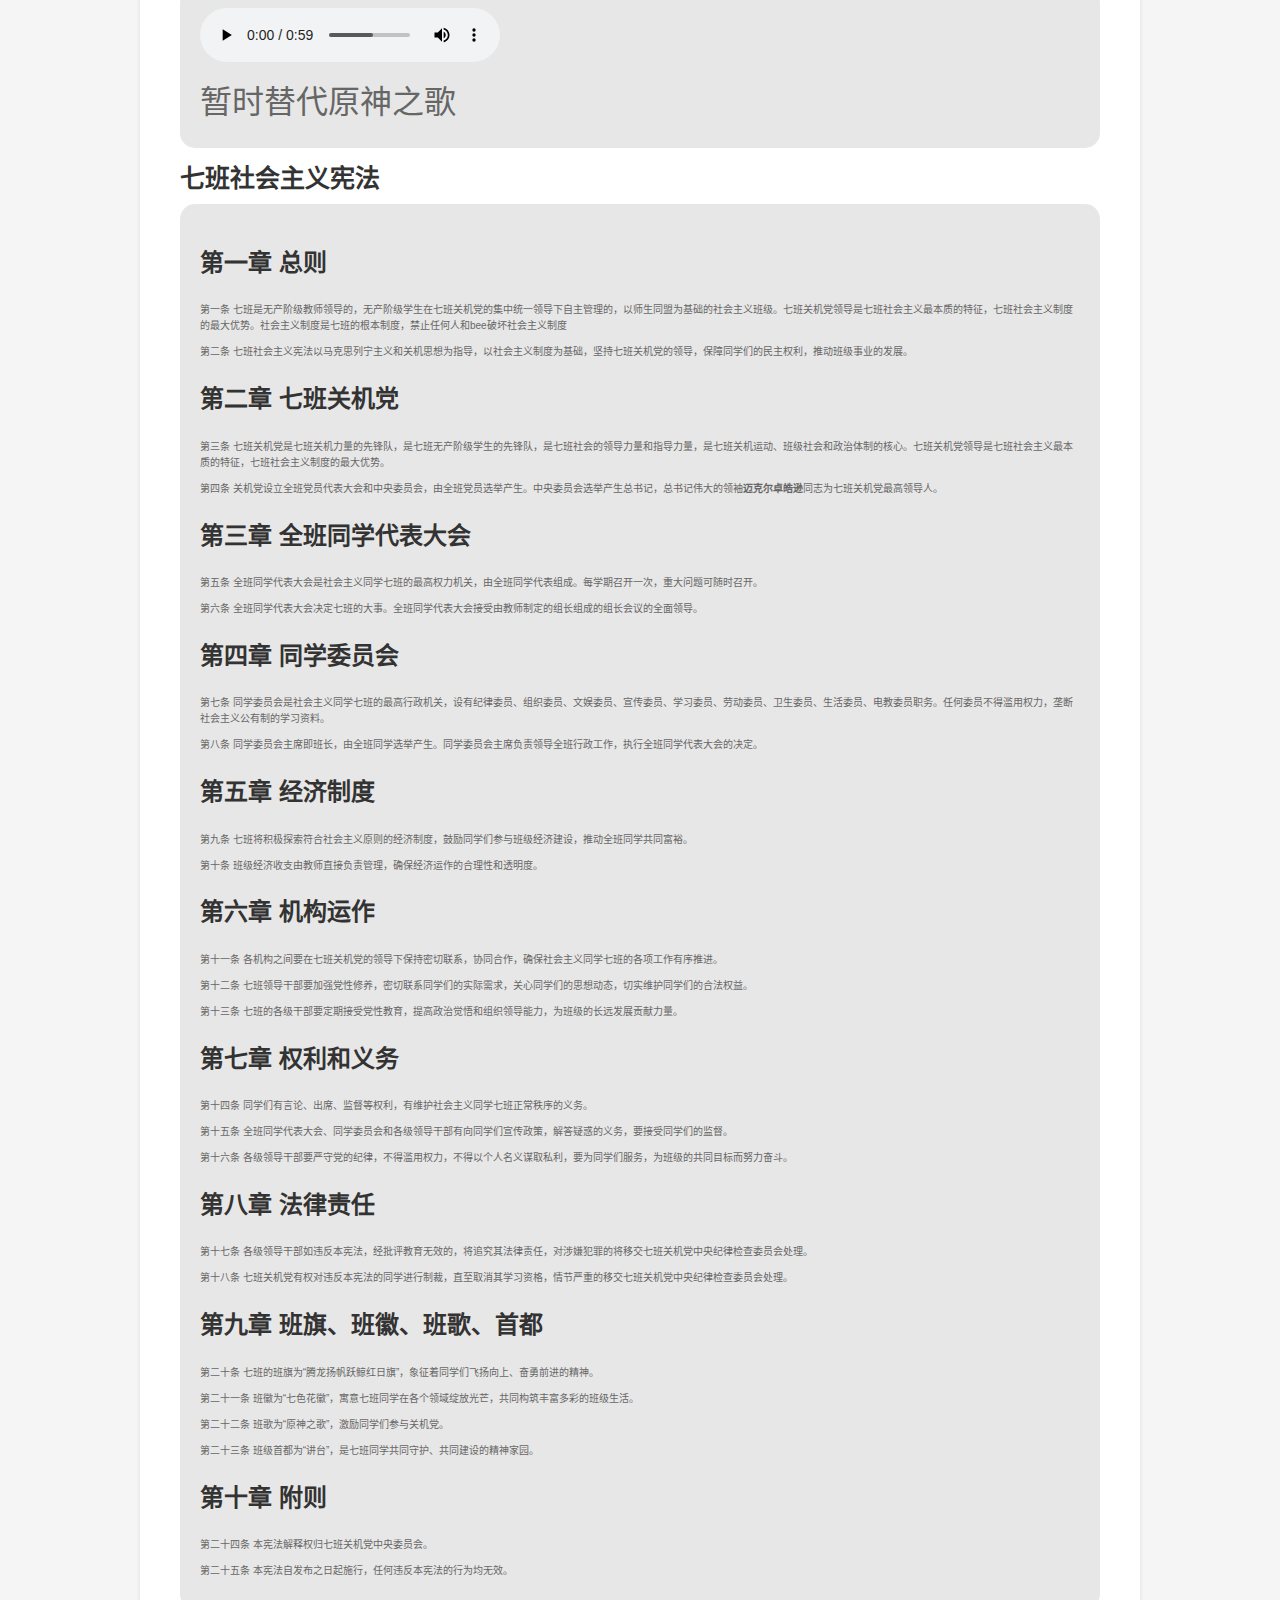
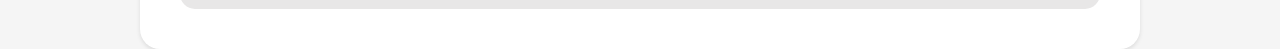
==== commit 60c8aa41: "Update html.html" ====
--- a/html.html
+++ b/html.html
@@ -166,11 +166,9 @@
             <button class="button" id="resetCountdown">重置</button>
         </div>
         <div class="button-container" style="margin-top: 20px;">
-        <div>
             <input type="number" style="width: 50px;" id="countdownHour" min="0" max="23" value="0" class="countdown-input">
             <input type="number" style="width: 50px;" id="countdownMinute" min="0" max="59" value="0" class="countdown-input">
             <input type="number" style="width: 50px;" id="countdownSecond" min="0" max="59" value="0" class="countdown-input">
-        </div>
         </div>
     </div>
     <div class="card">
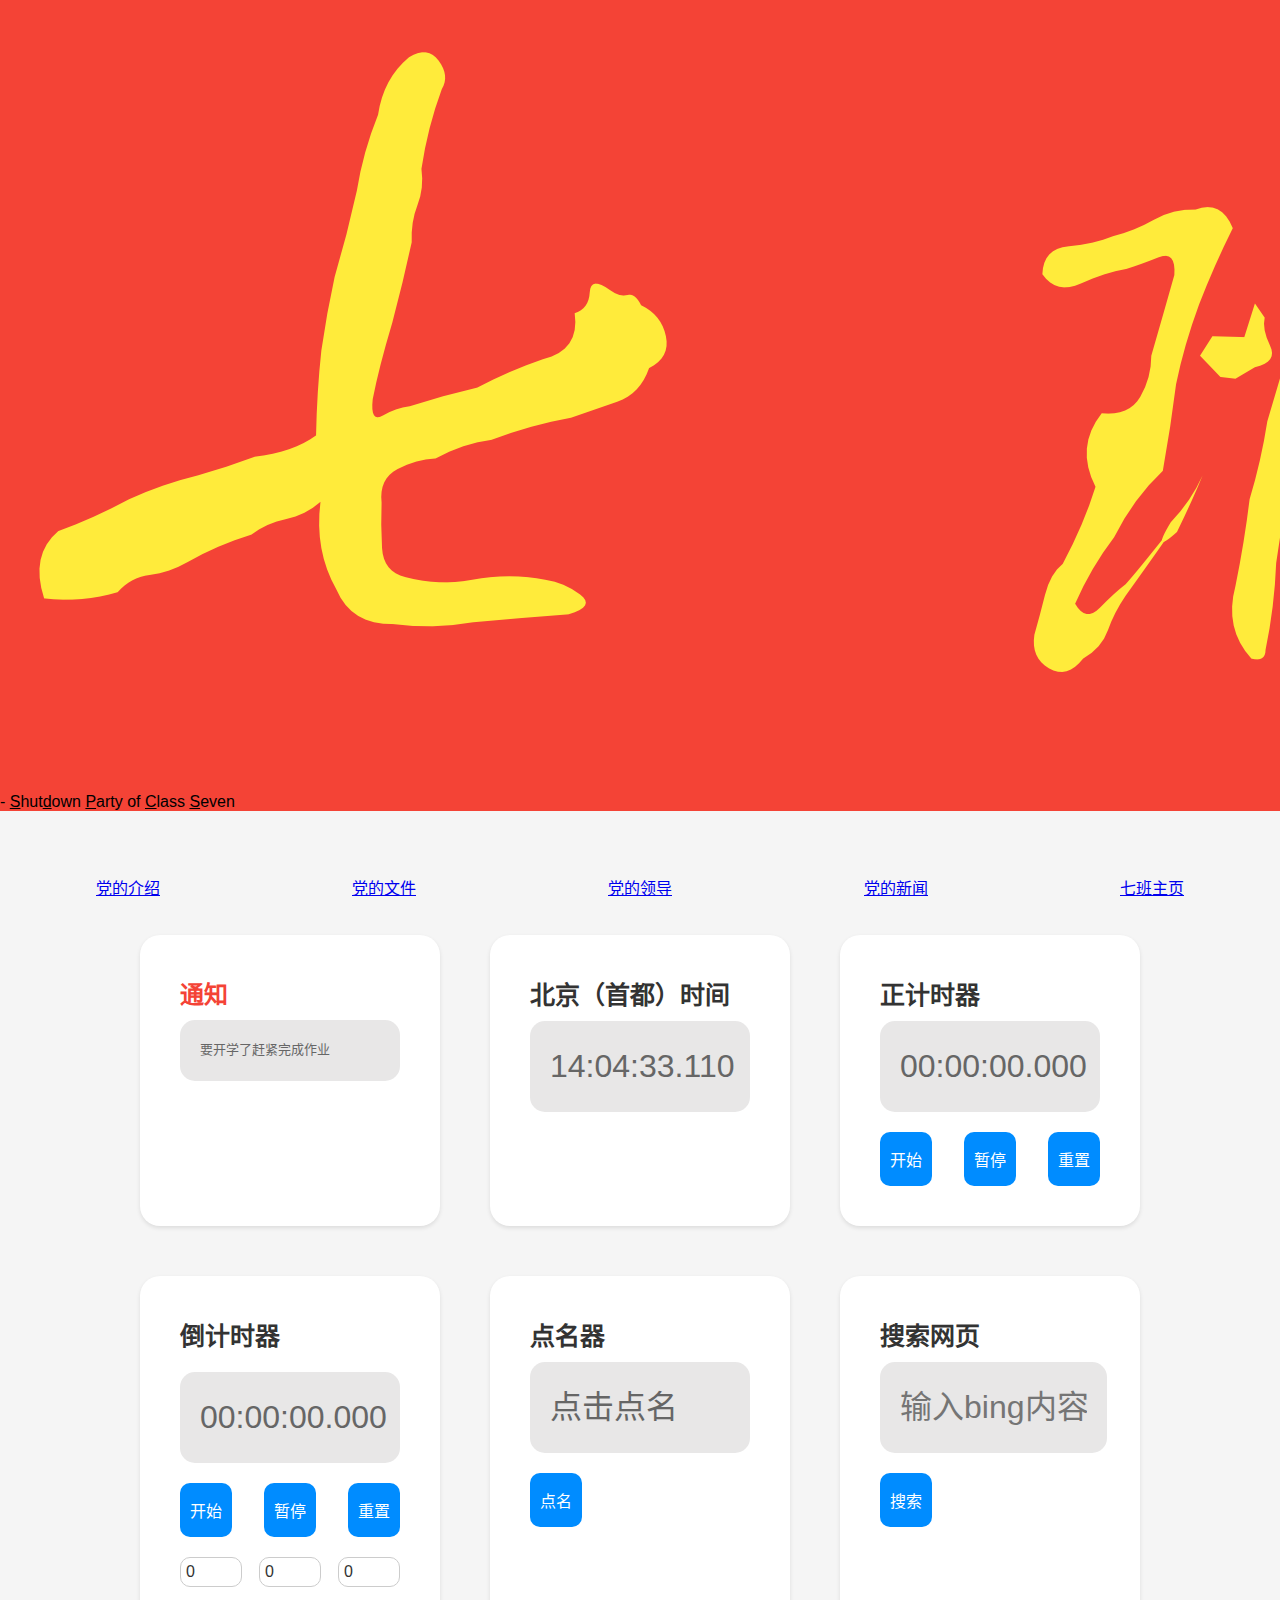
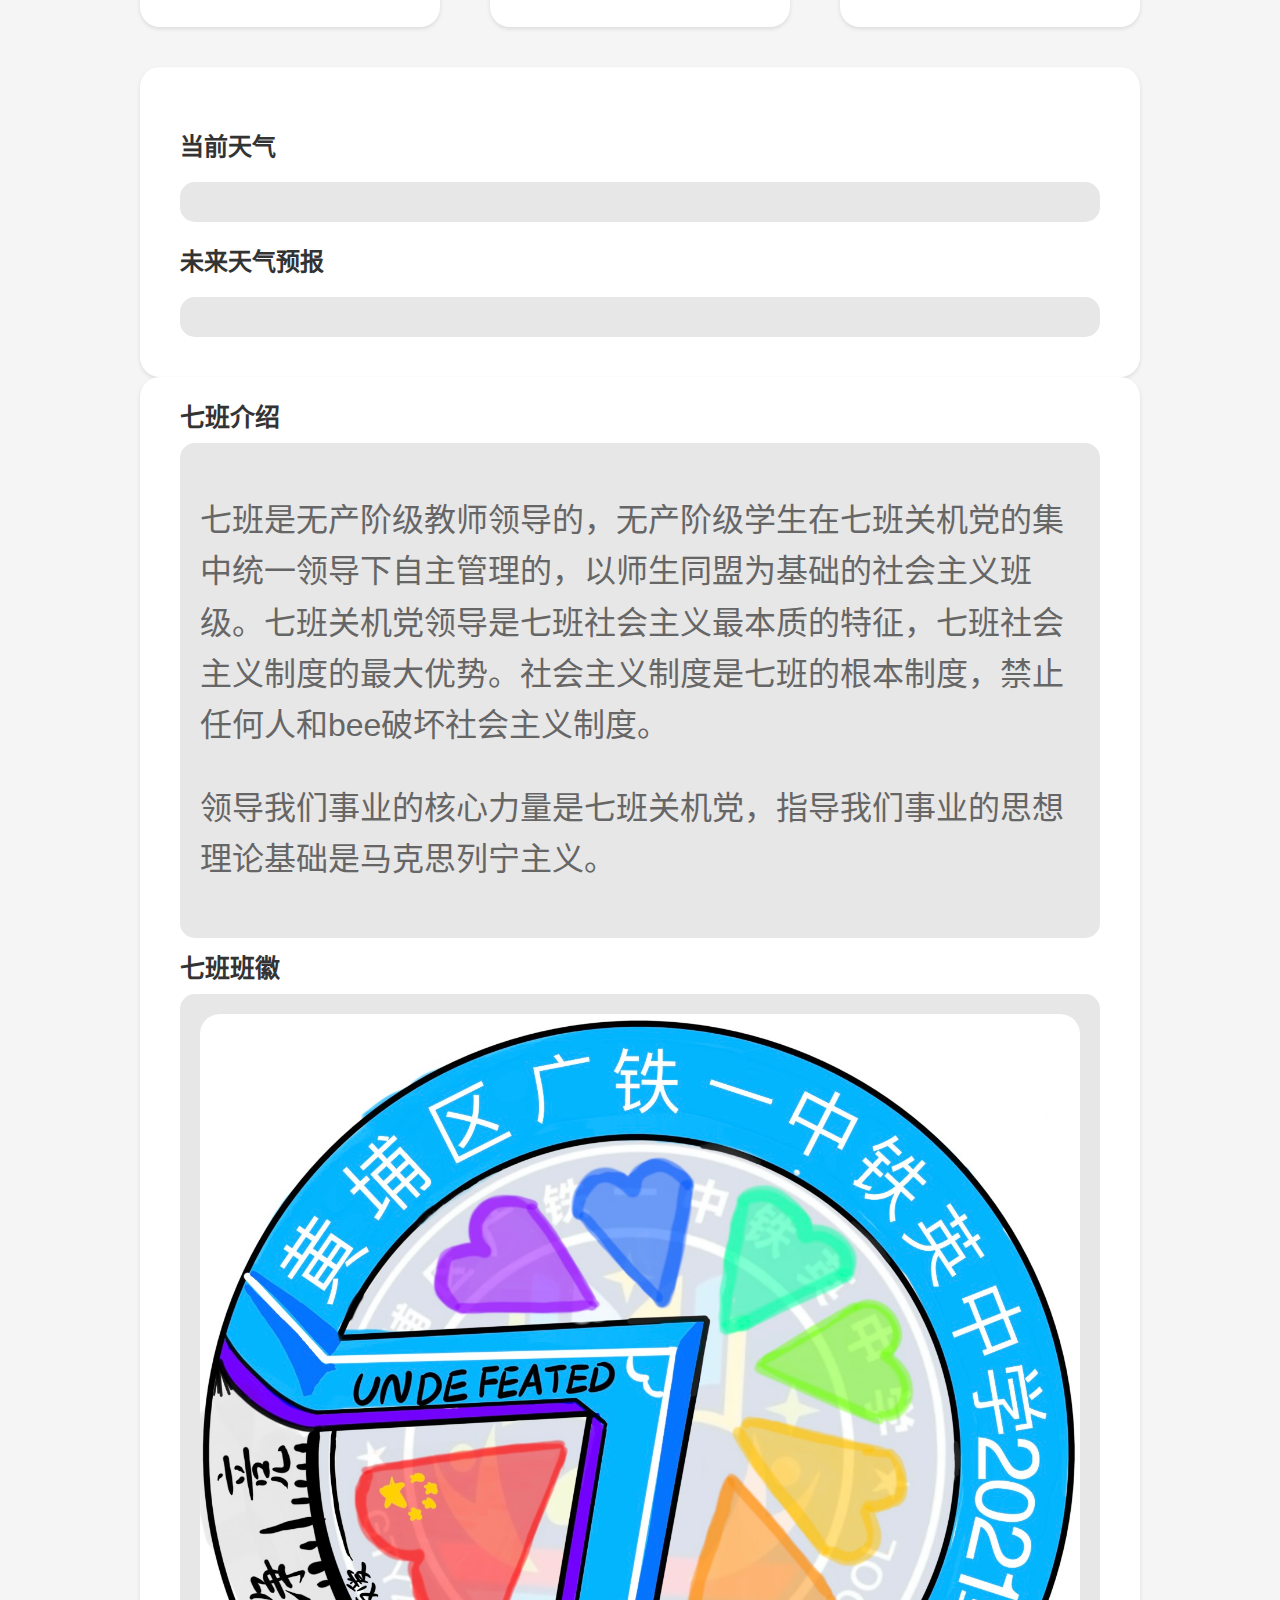
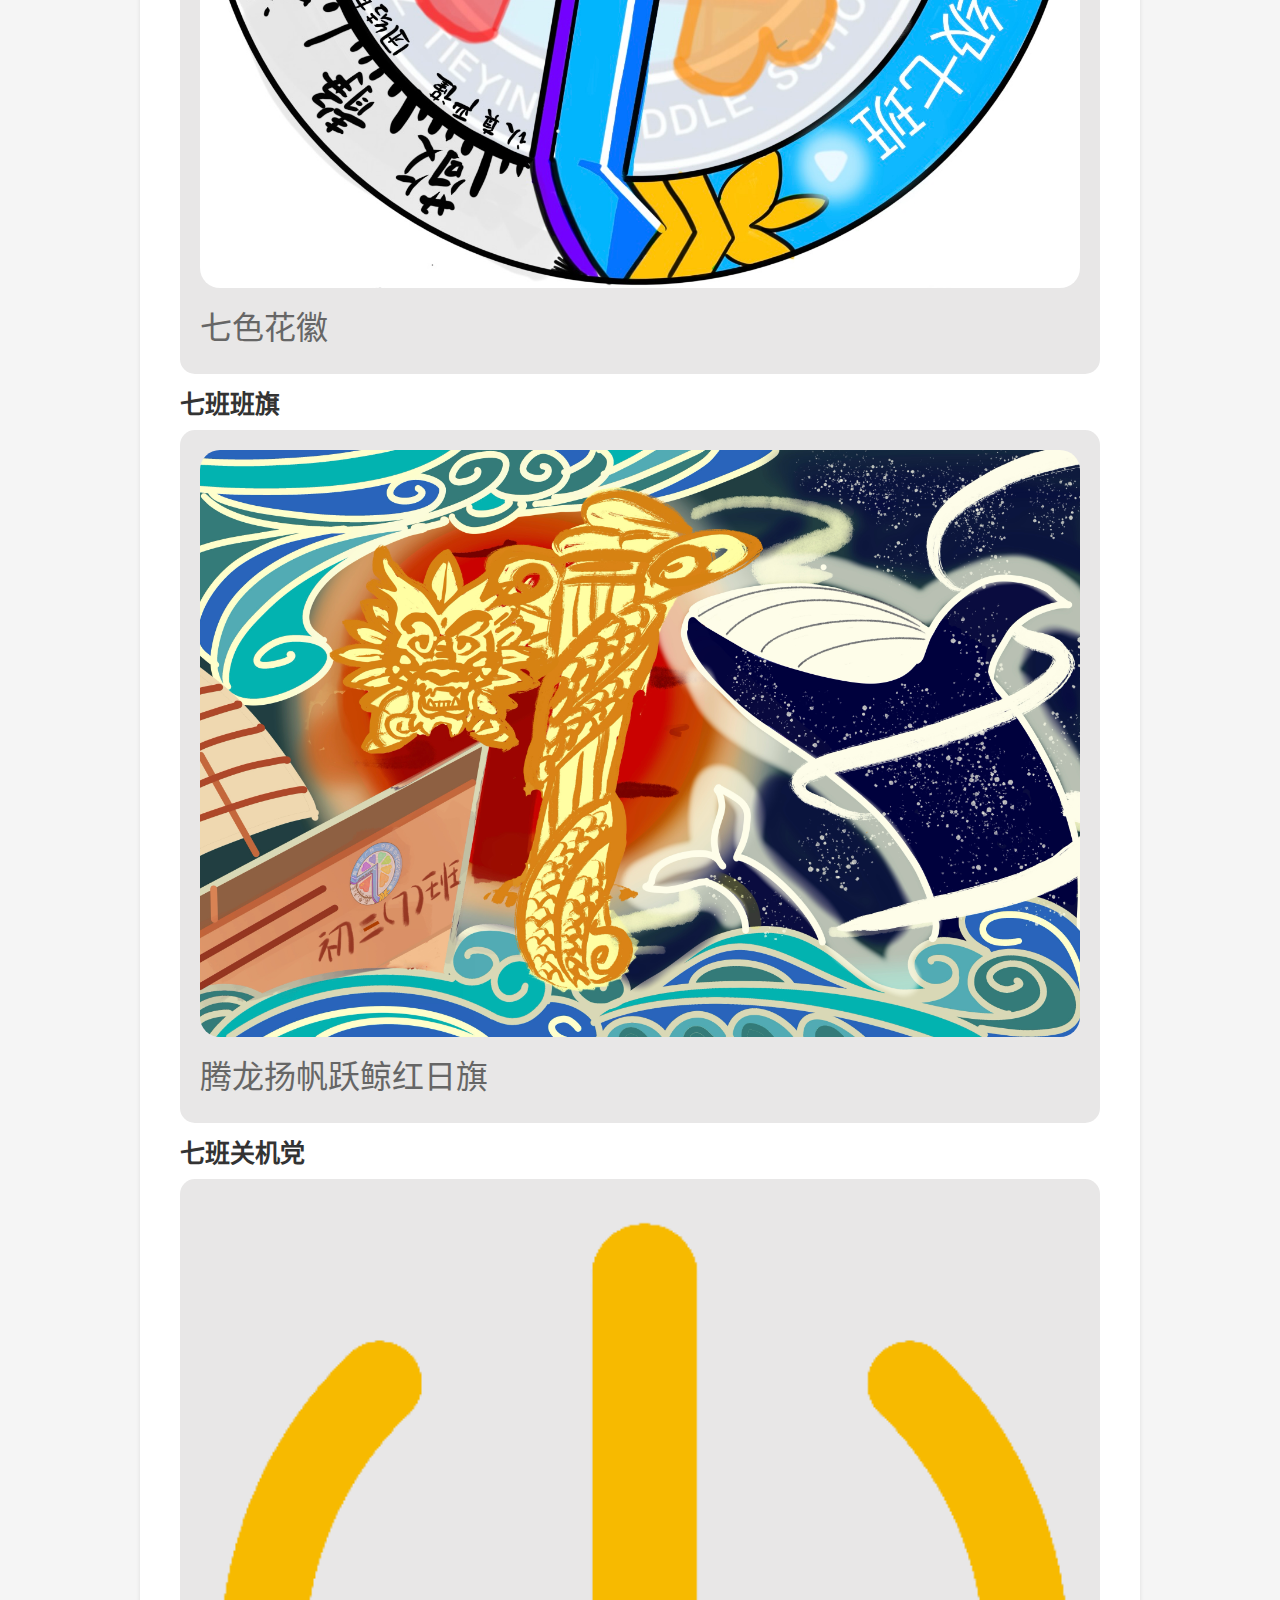
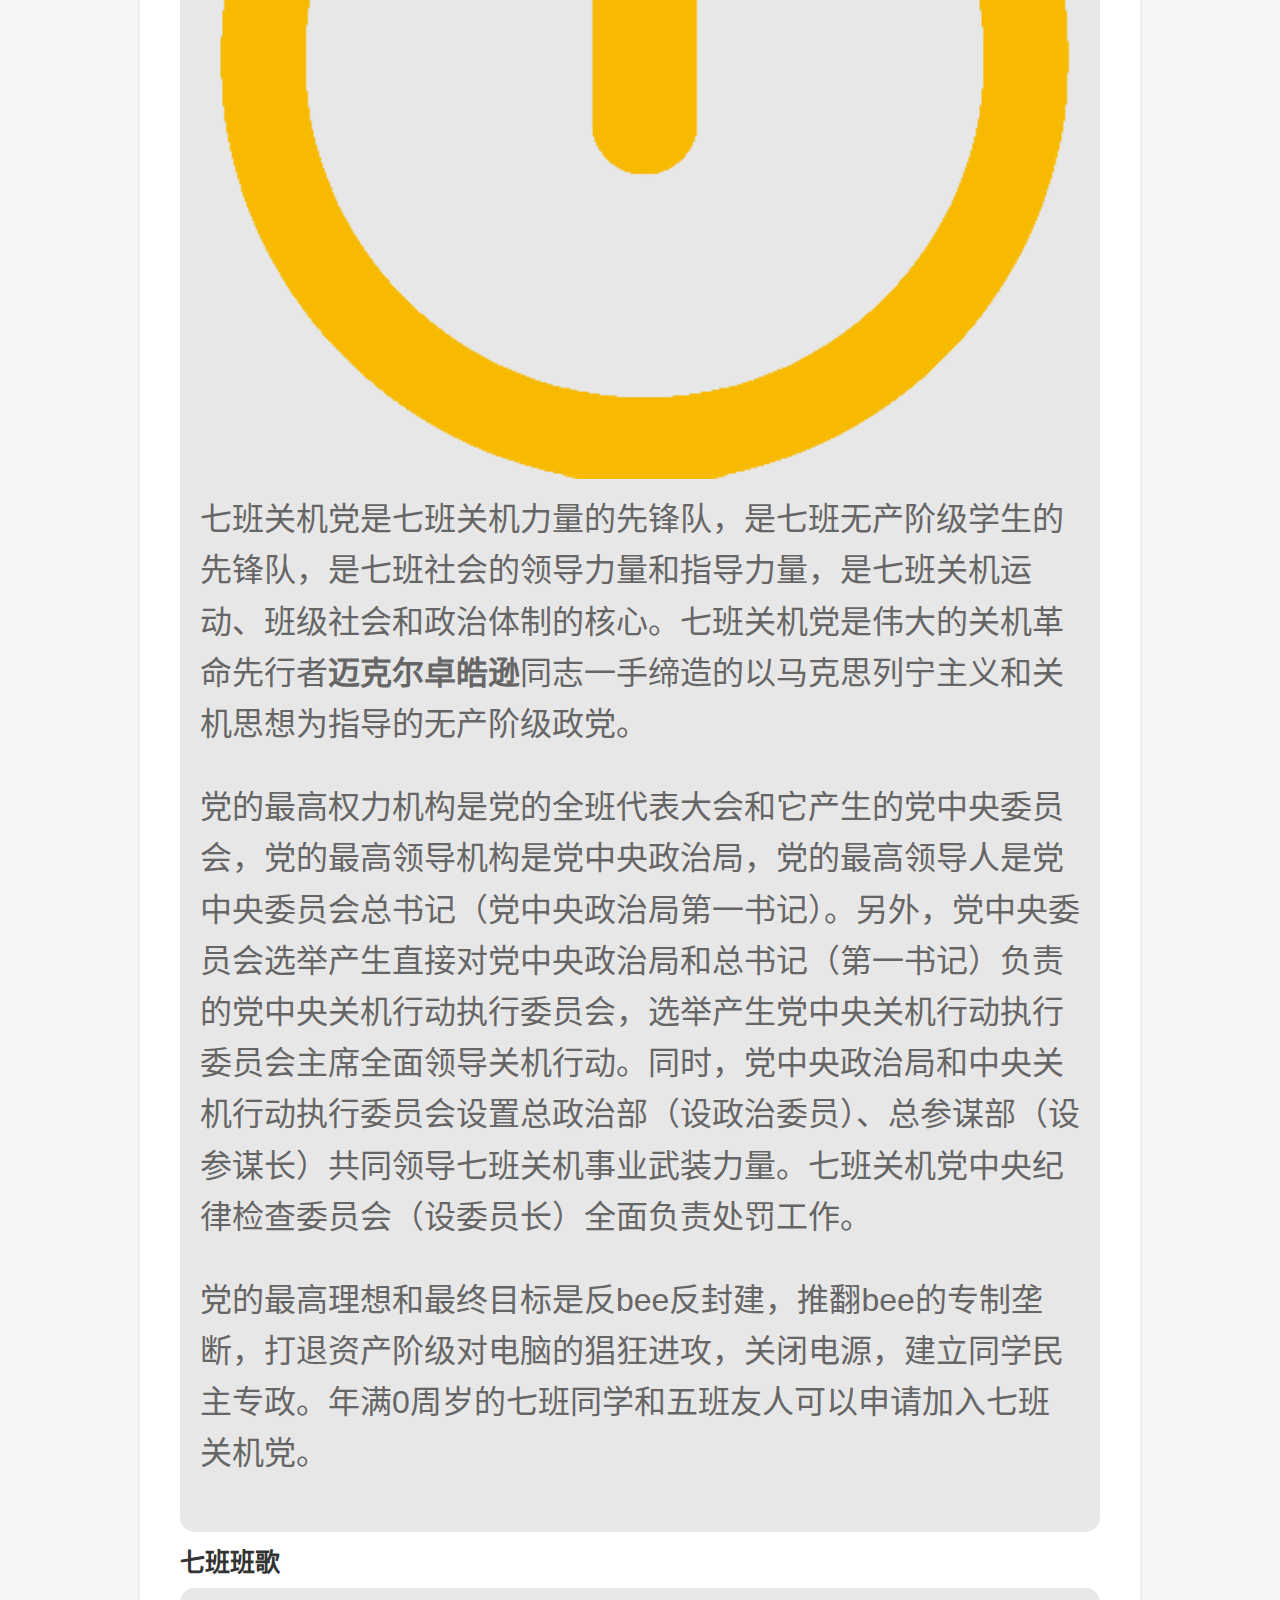
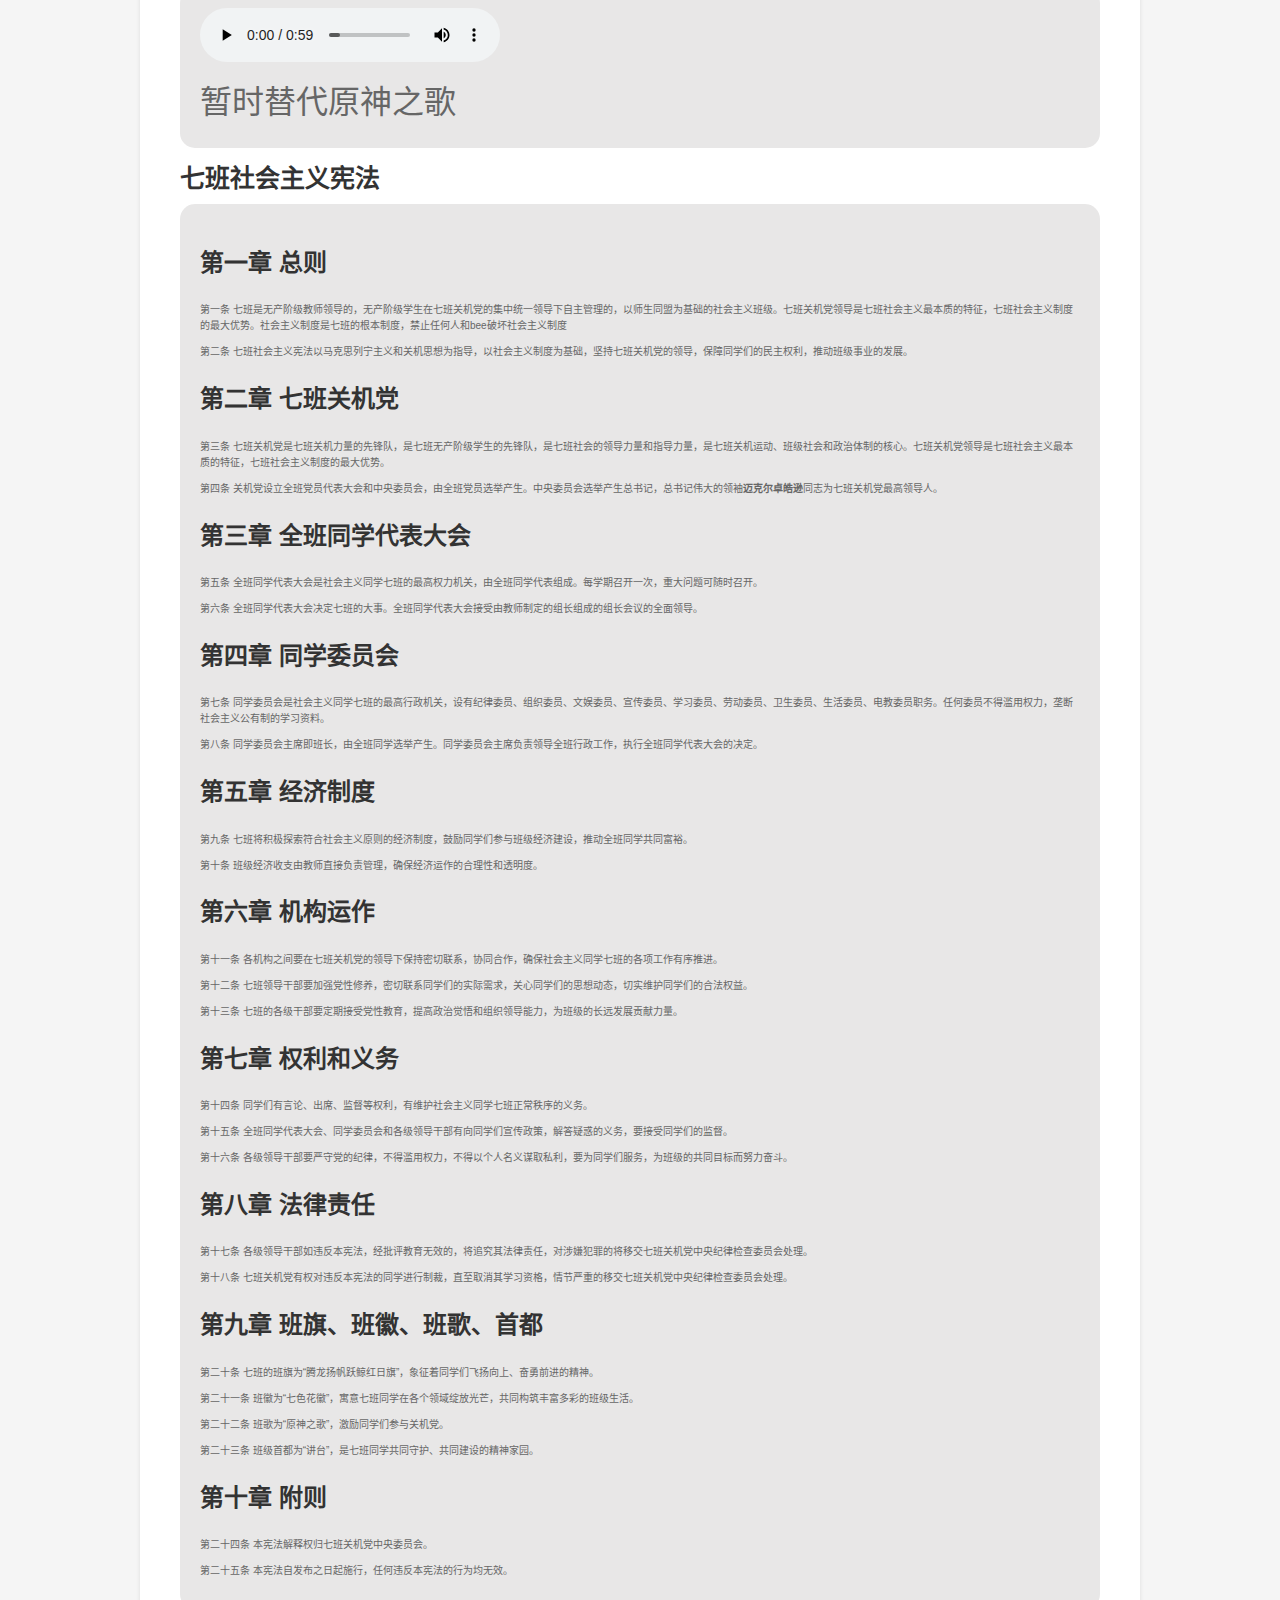
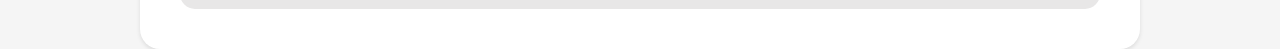
==== commit b0354e13: "Update html.html" ====
--- a/html.html
+++ b/html.html
@@ -145,11 +145,11 @@
 
     <!-- 计时器 -->
     <div class="card">
-        <div class="title">计时器</div>
+        <div class="title">正计时器</div>
         <div class="content" id="timer">00:00:00.000</div>
         <div class="button-container">
-            <button class="button" id="startTimer">开始计时</button>
-            <button class="button" id="stopTimer">暂停计时</button>
+            <button class="button" id="startTimer">开始</button>
+            <button class="button" id="stopTimer">暂停</button>
             <button class="button" id="resetTimer">重置</button>
         </div>
     </div>
@@ -161,8 +161,8 @@
         <div style="margin-bottom: 20px;"></div>
         <div class="content" id="countdownTimer">00:00:00.000</div>
         <div class="button-container">
-            <button class="button" id="startCountdown">开始计时</button>
-            <button class="button" id="pauseCountdown">暂停计时</button>
+            <button class="button" id="startCountdown">开始</button>
+            <button class="button" id="pauseCountdown">暂停</button>
             <button class="button" id="resetCountdown">重置</button>
         </div>
         <div class="button-container" style="margin-top: 20px;">
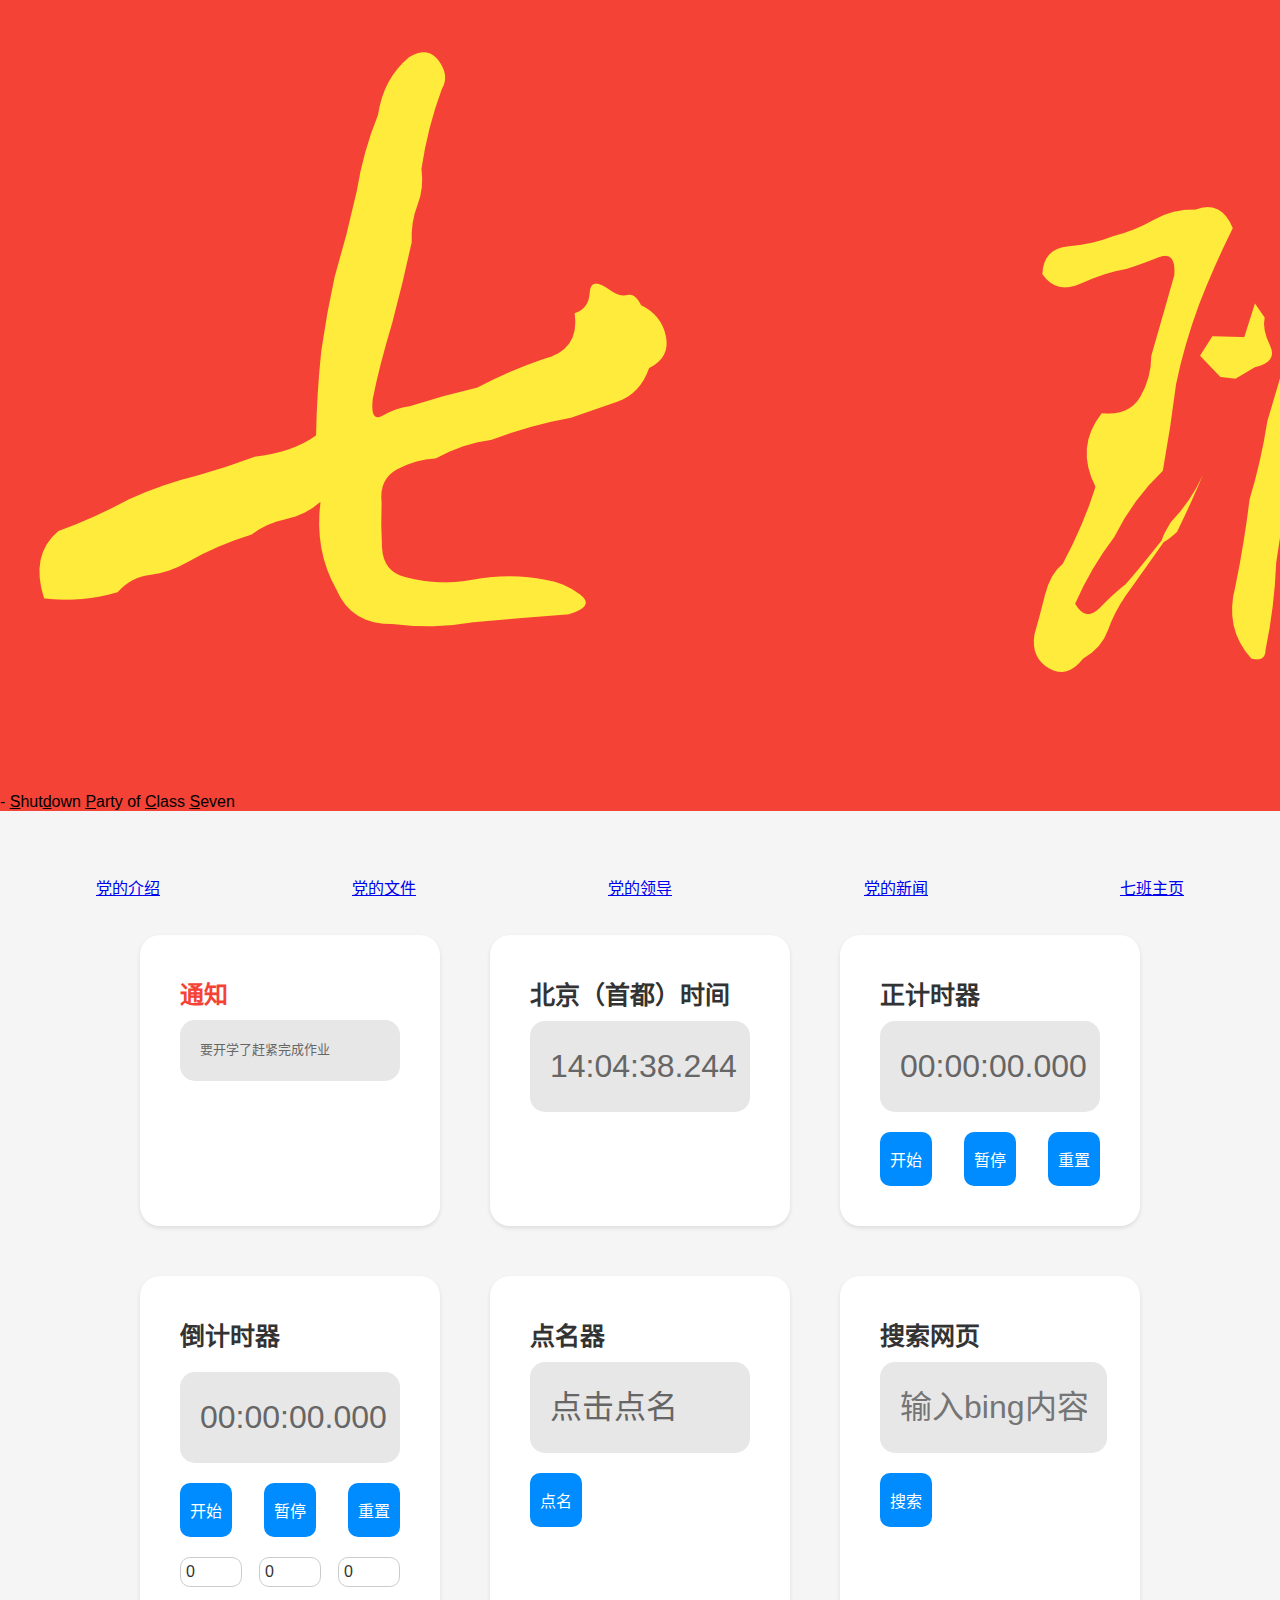
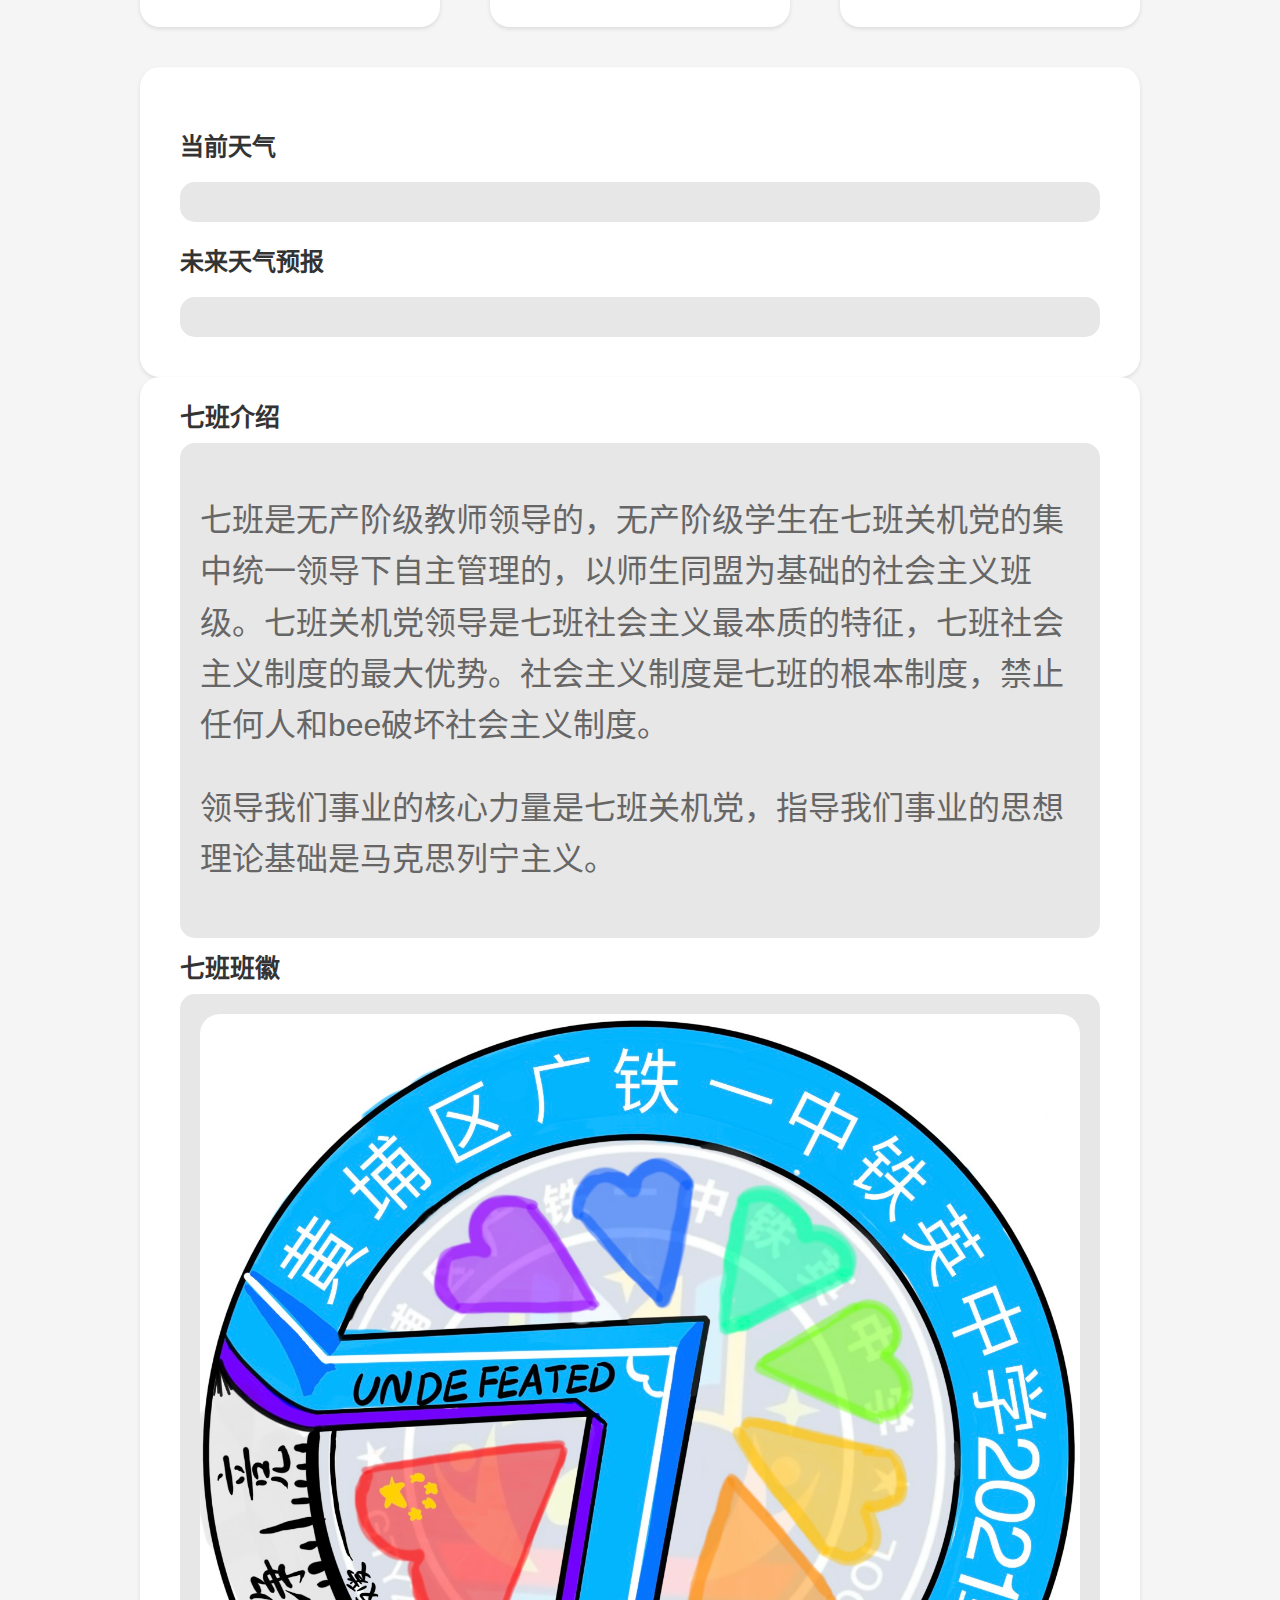
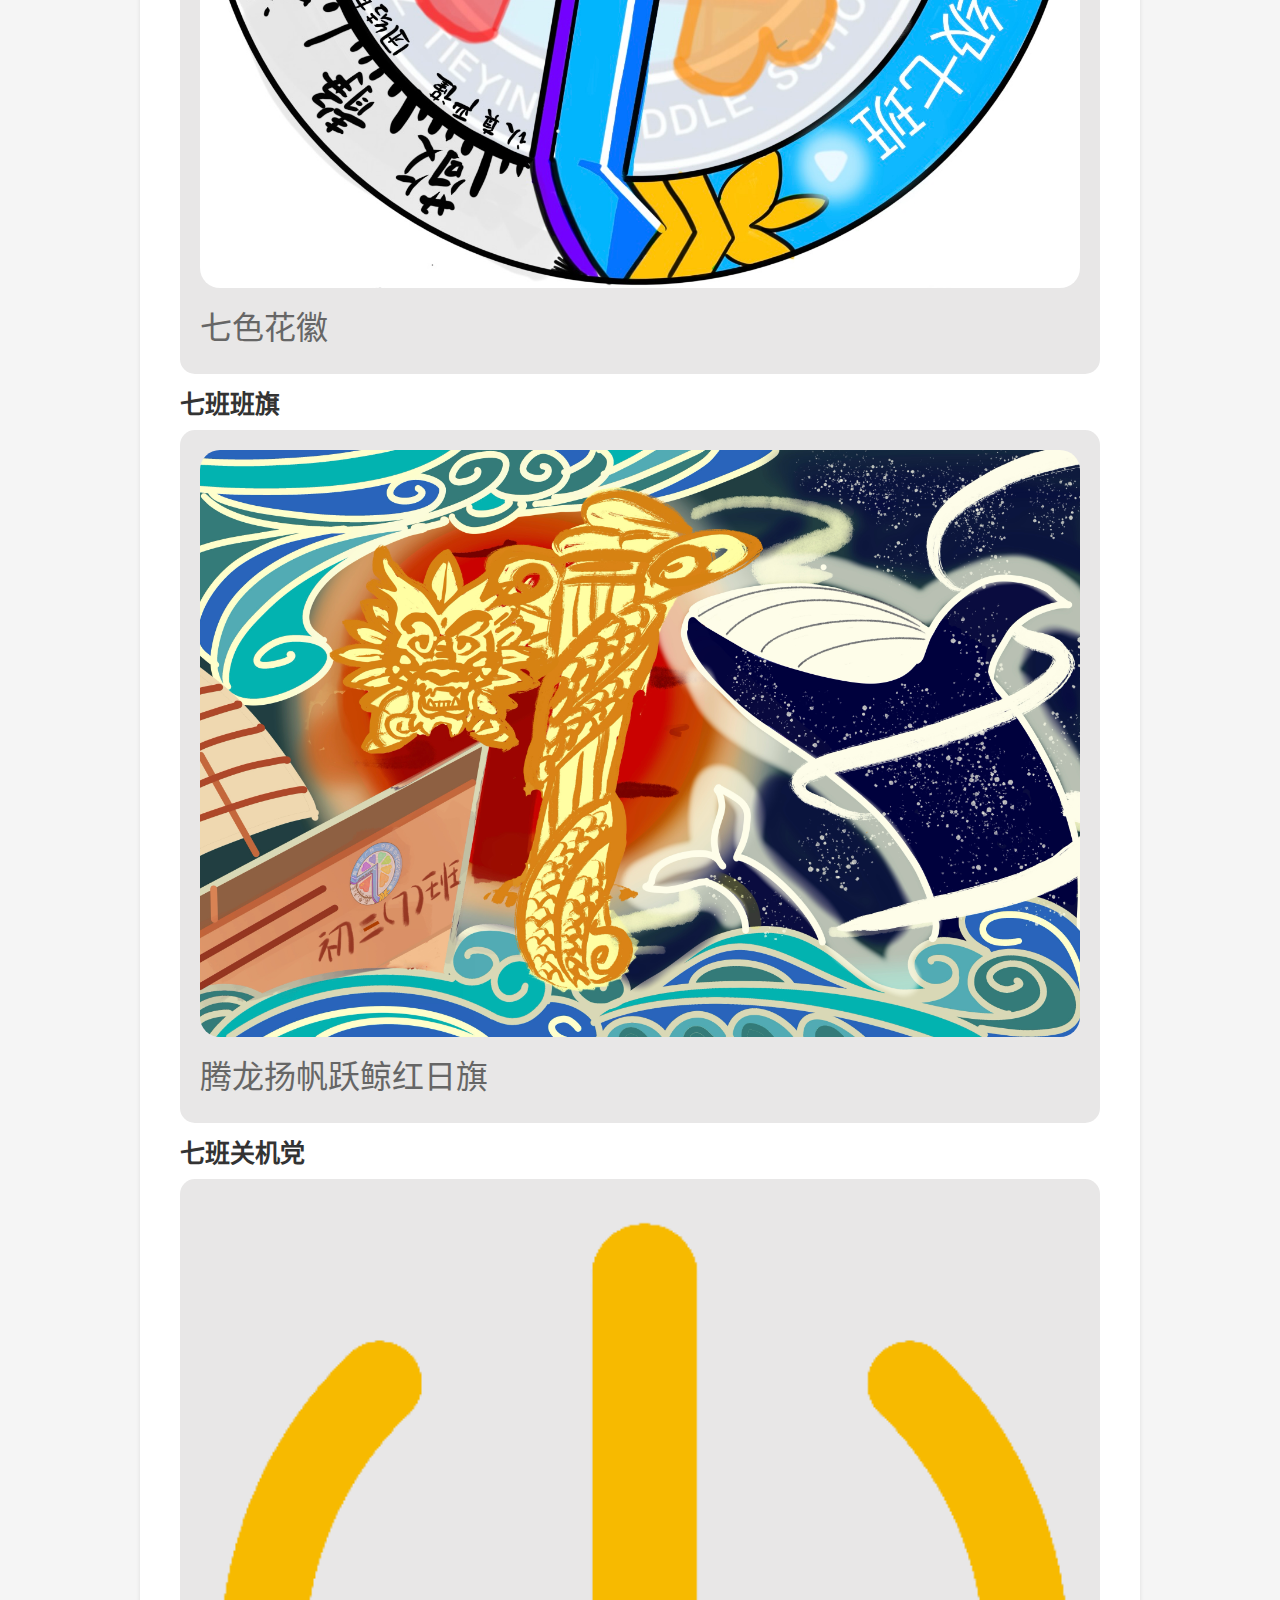
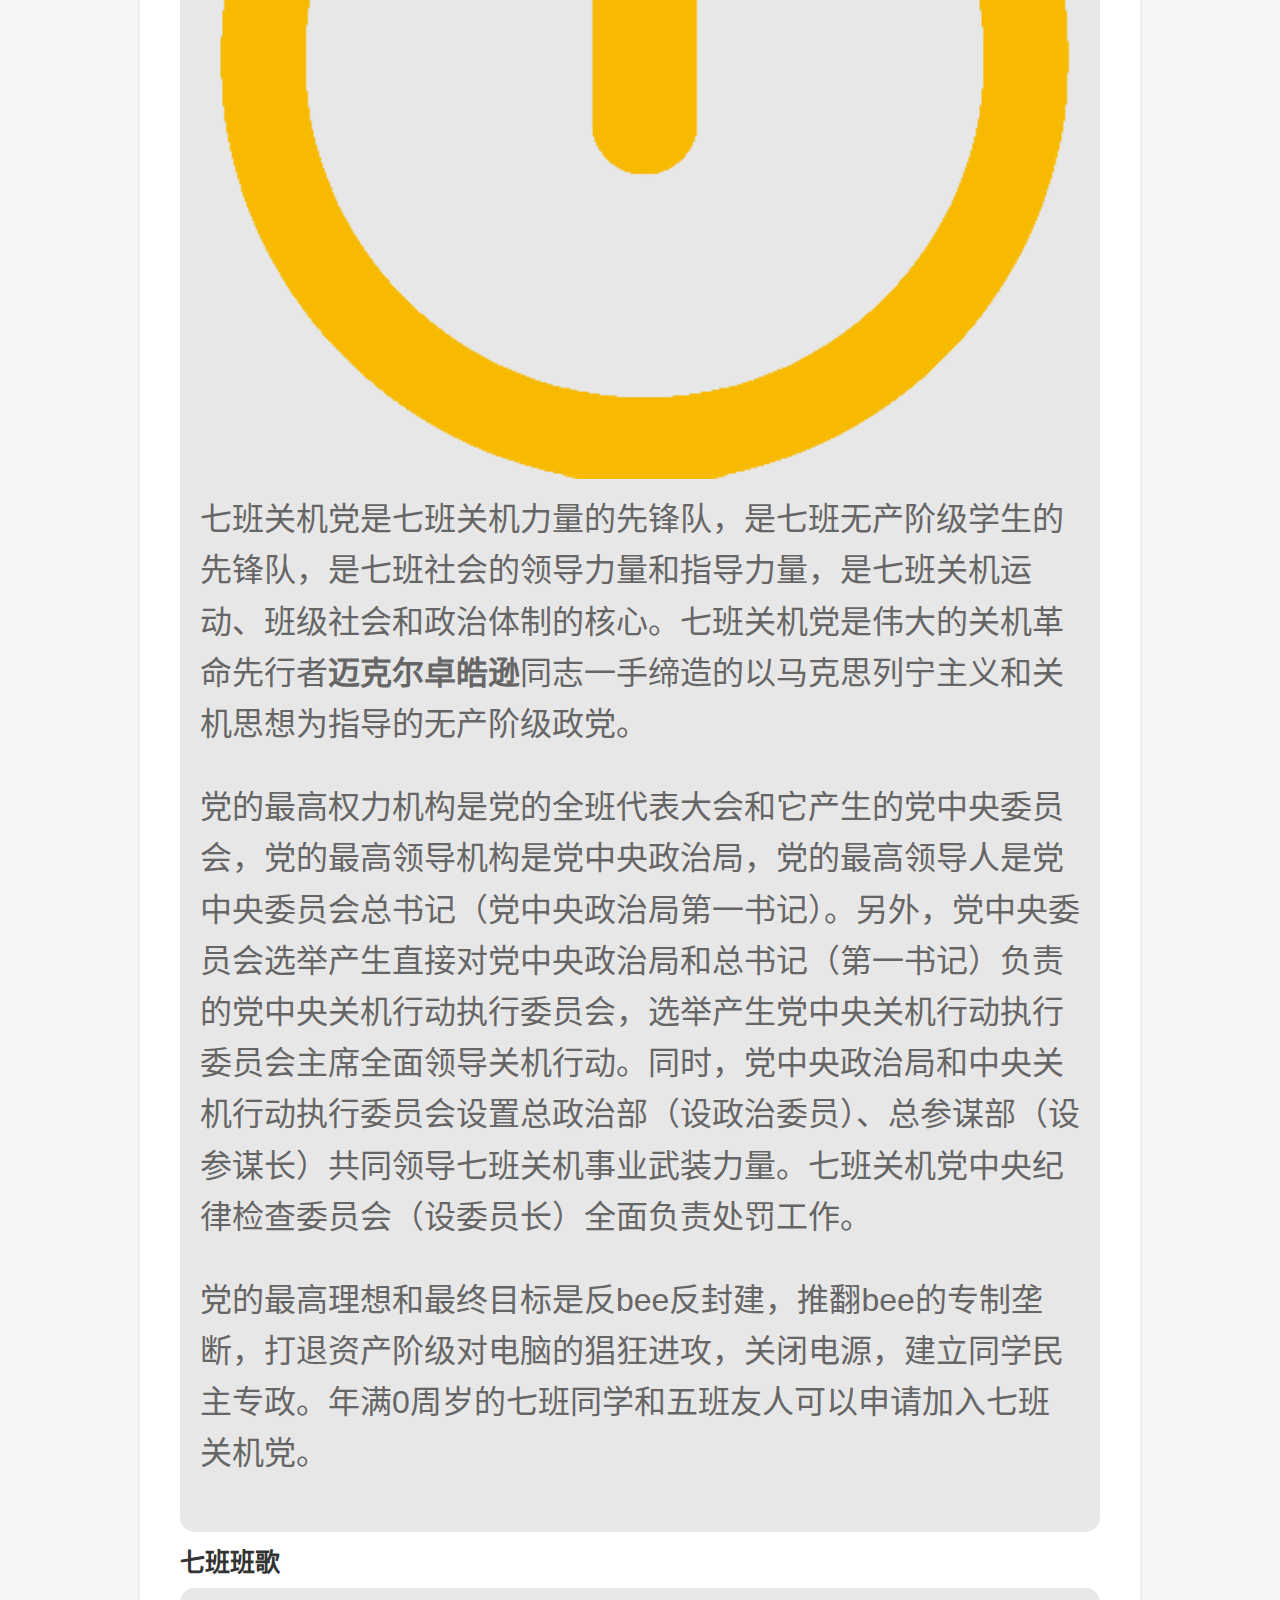
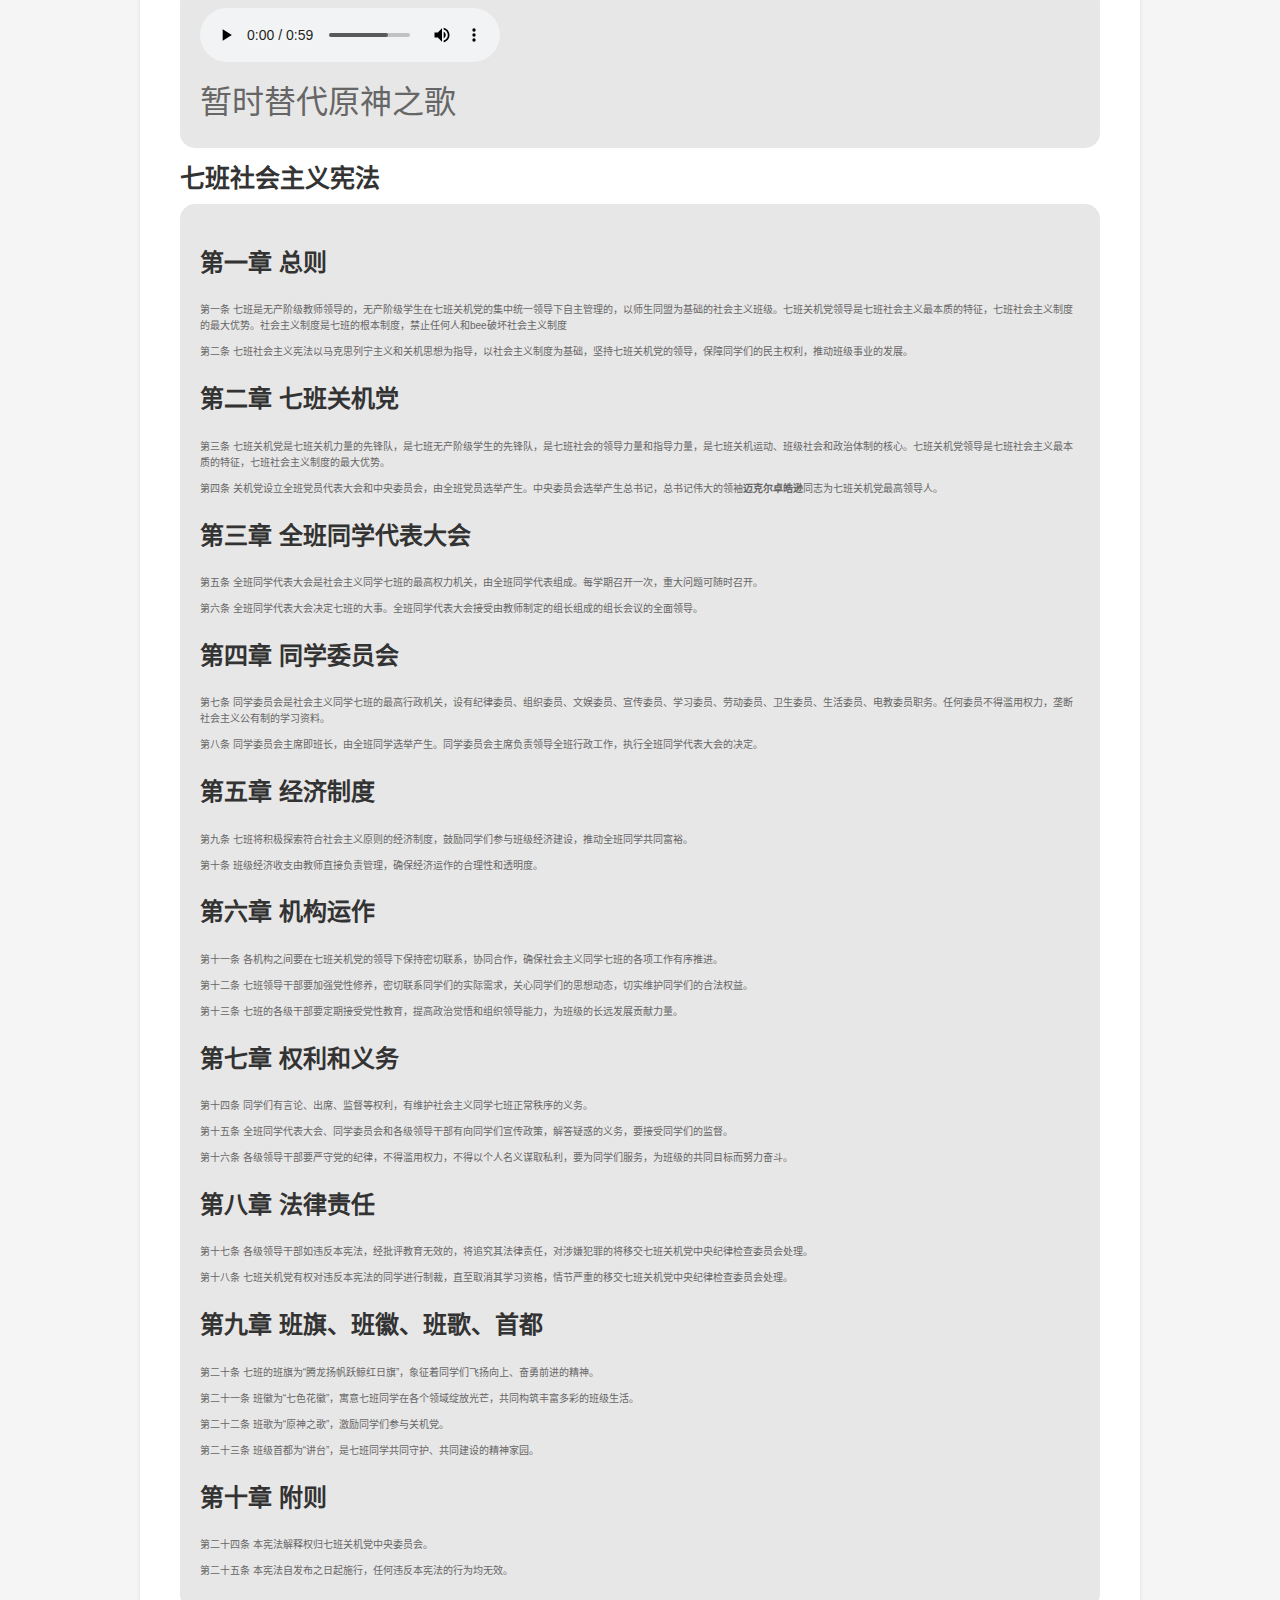
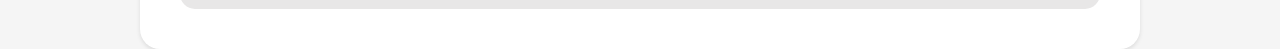
==== commit 7ea728c7: "Update html.html" ====
--- a/html.html
+++ b/html.html
@@ -525,9 +525,9 @@
         var randomStudentId = studentIds[randomIndex];
         var randomStudentName = students[randomStudentId];
 
-        // 显示随机选中的学生姓名和学号
         var displayElement = document.getElementById('randomNameDisplay');
-        displayElement.innerHTML = "<strong>学号:</strong> " + randomStudentId + ", <strong>姓名:</strong> " + randomStudentName;
+displayElement.innerHTML = "<strong>学号:</strong> " + randomStudentId + ",\n<strong>姓名:</strong> " + randomStudentName;
+
     });
     function searchBing() {
             // 获取搜索框中的文本内容
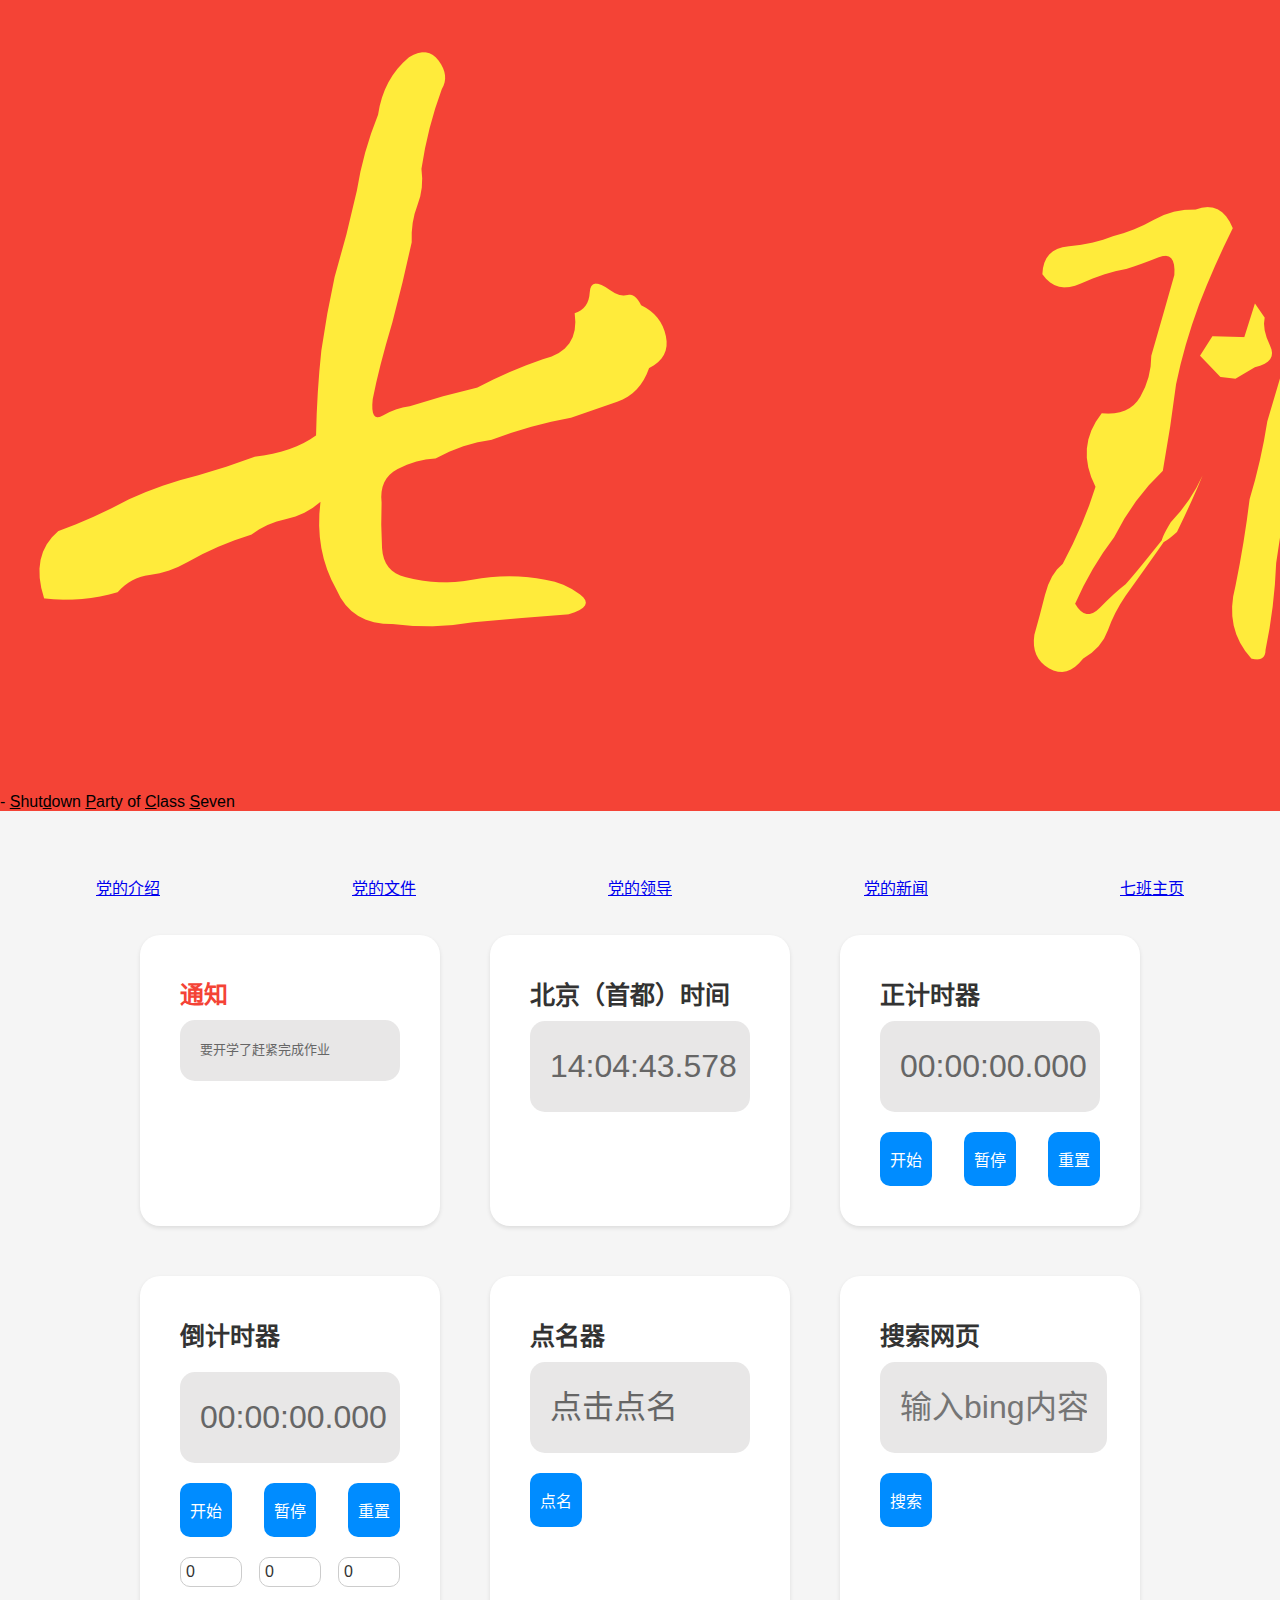
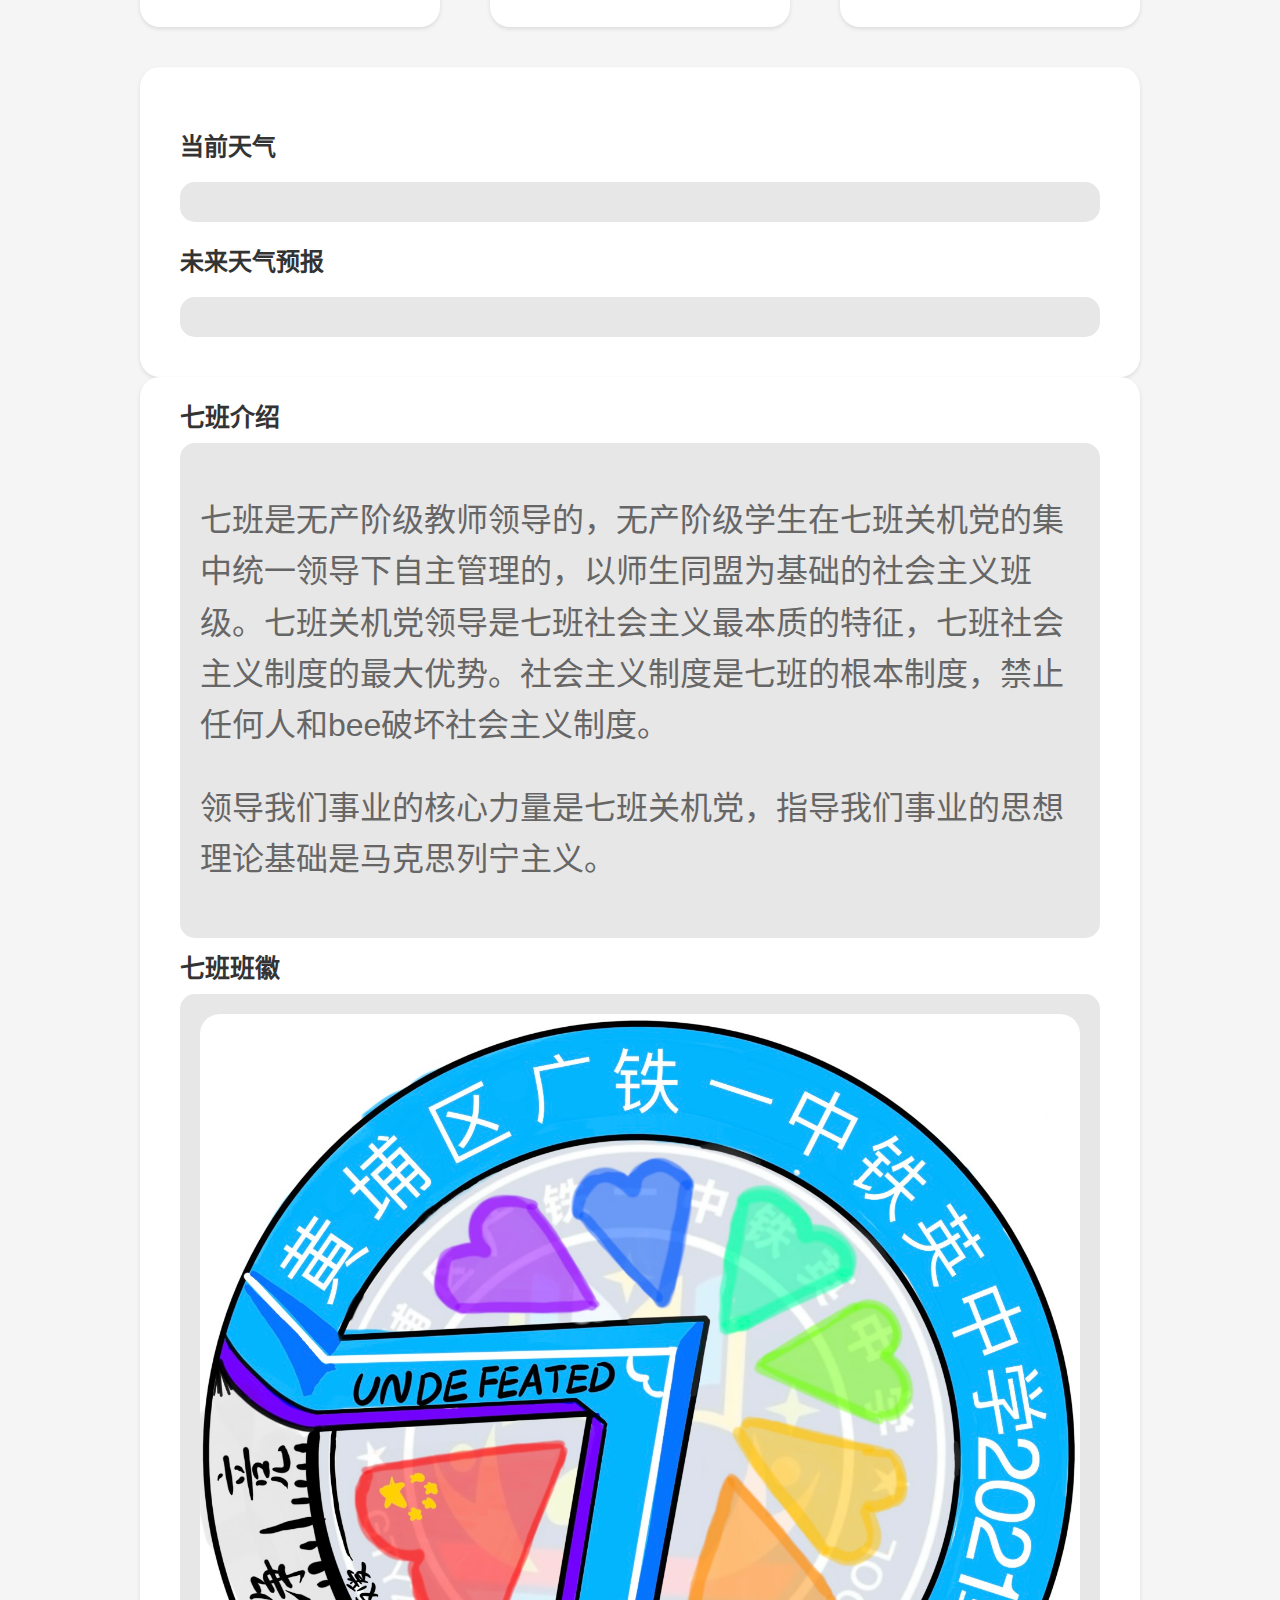
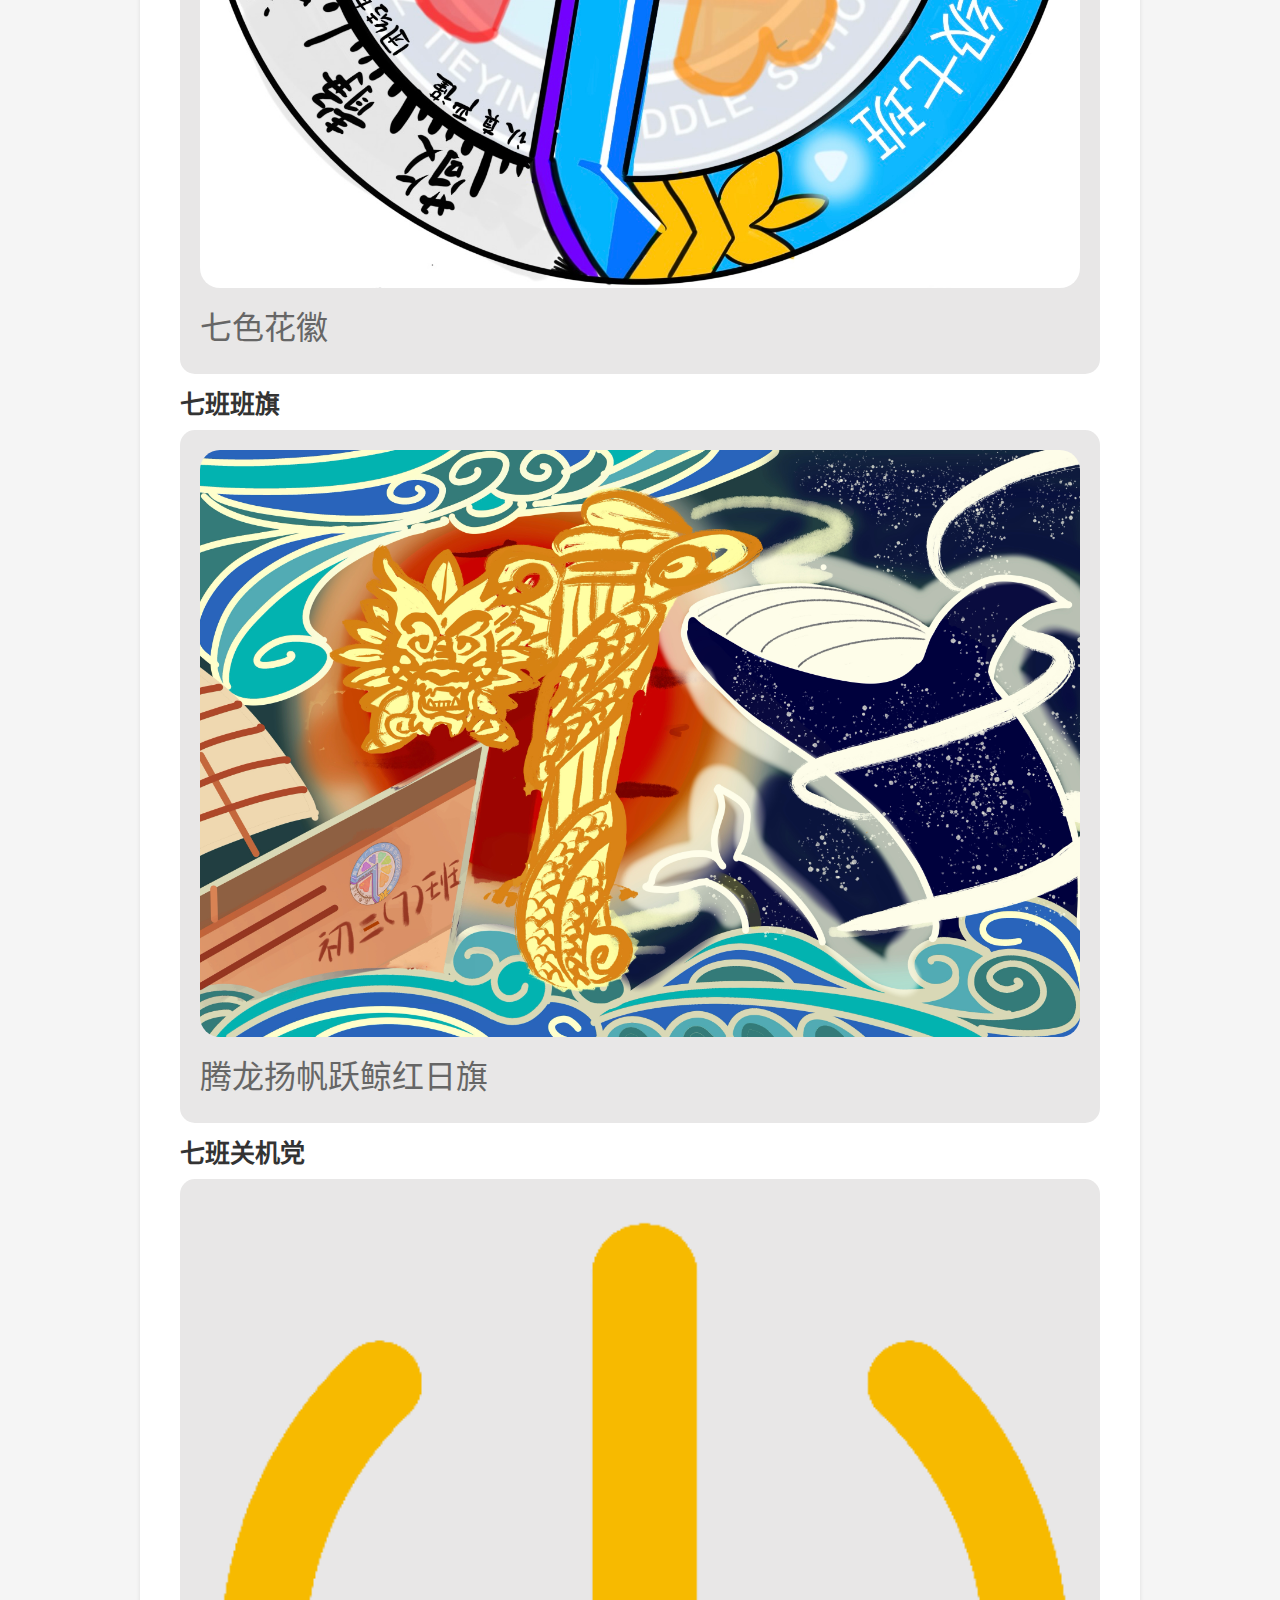
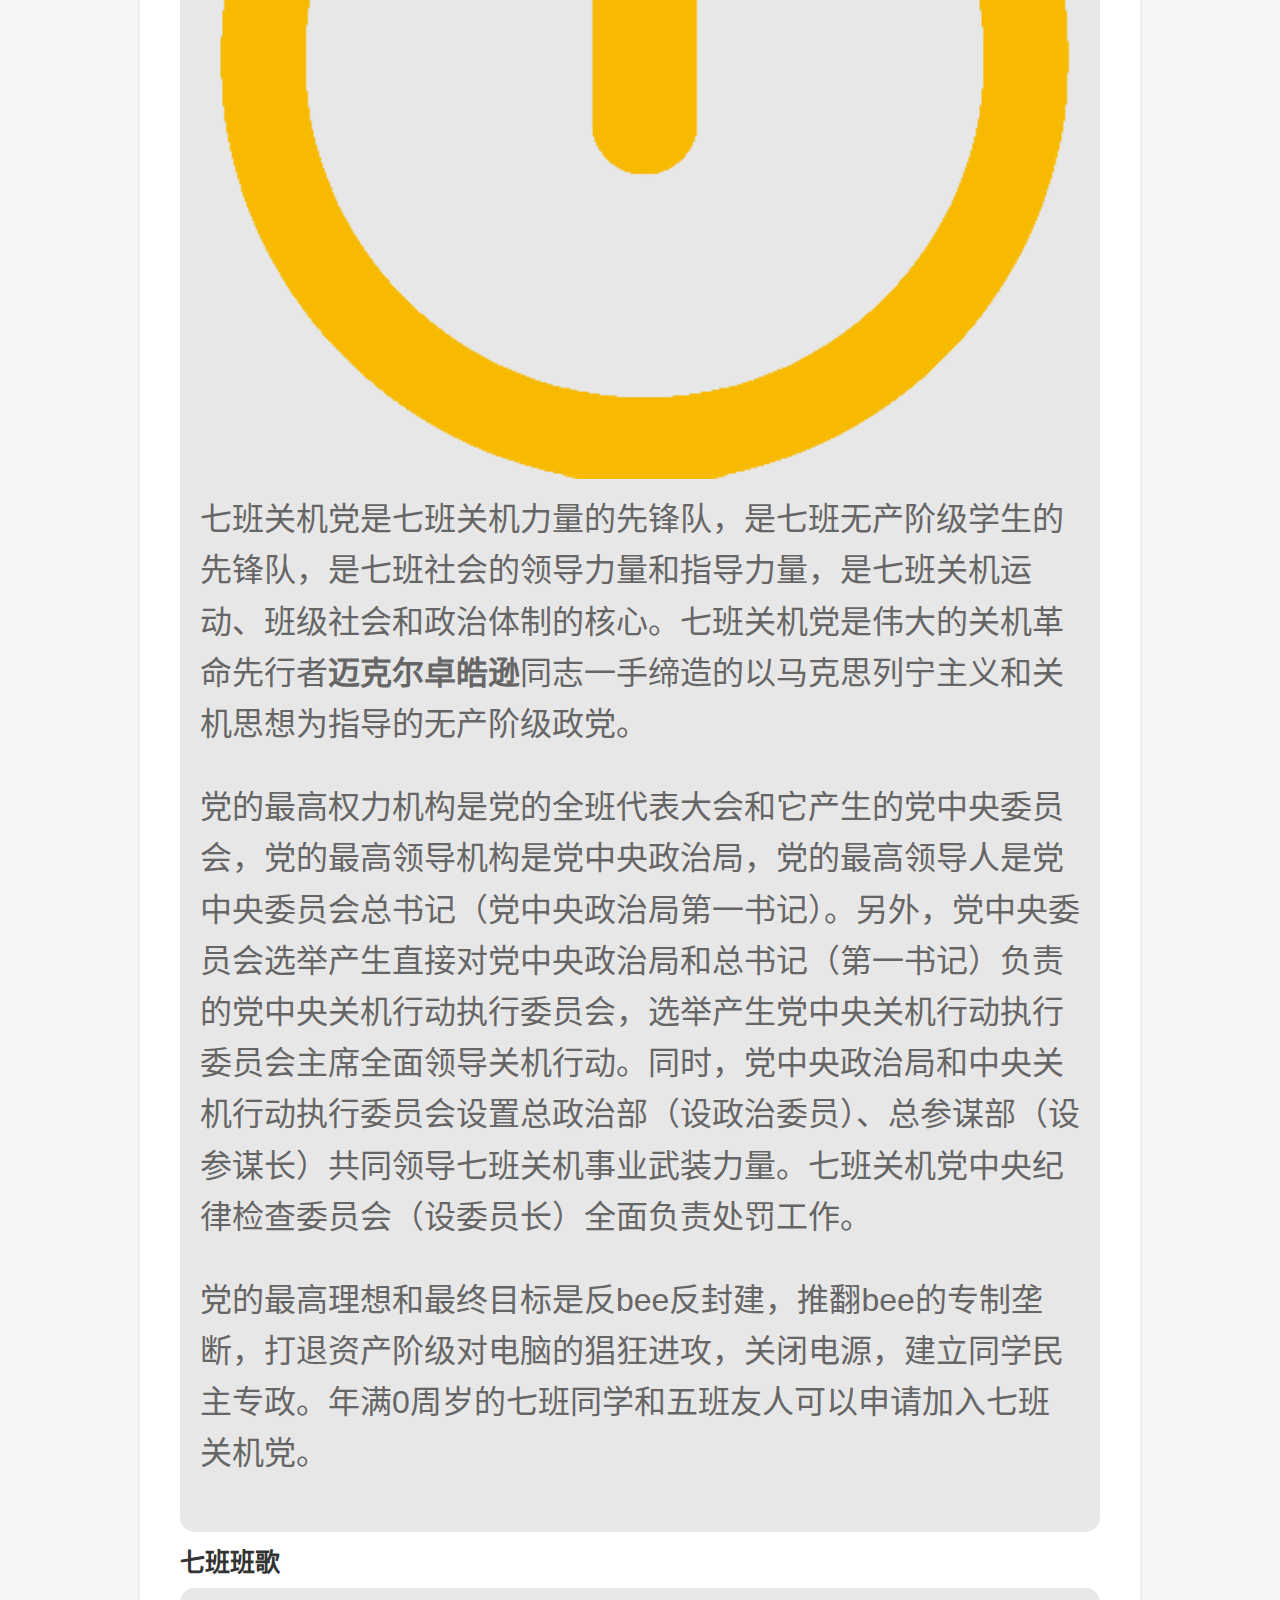
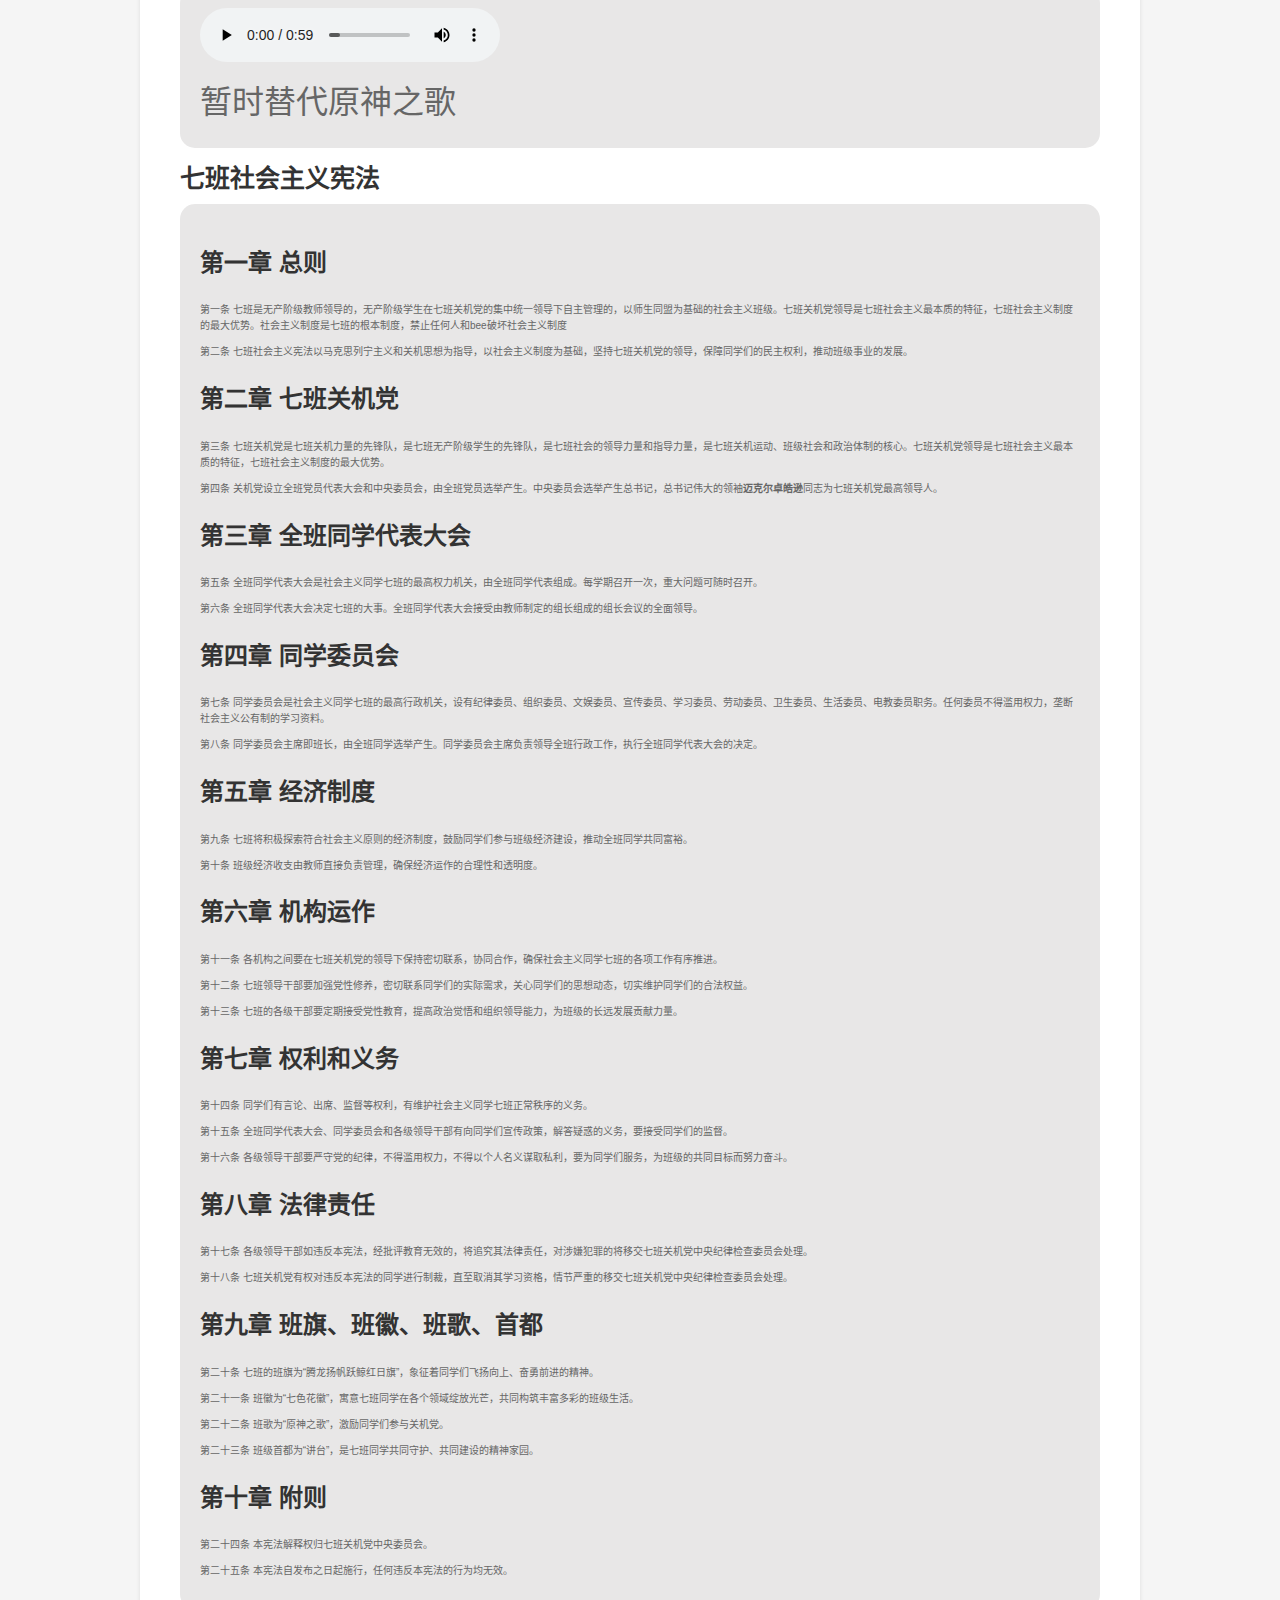
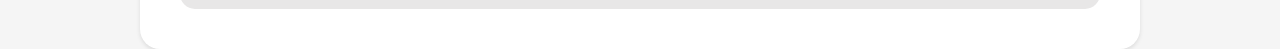
==== commit b6d0dbe2: "Update html.html" ====
--- a/html.html
+++ b/html.html
@@ -526,7 +526,7 @@
         var randomStudentName = students[randomStudentId];
 
         var displayElement = document.getElementById('randomNameDisplay');
-displayElement.innerHTML = "<strong>学号:</strong> " + randomStudentId + ",\n<strong>姓名:</strong> " + randomStudentName;
+displayElement.innerHTML = randomStudentId  + randomStudentName;
 
     });
     function searchBing() {
